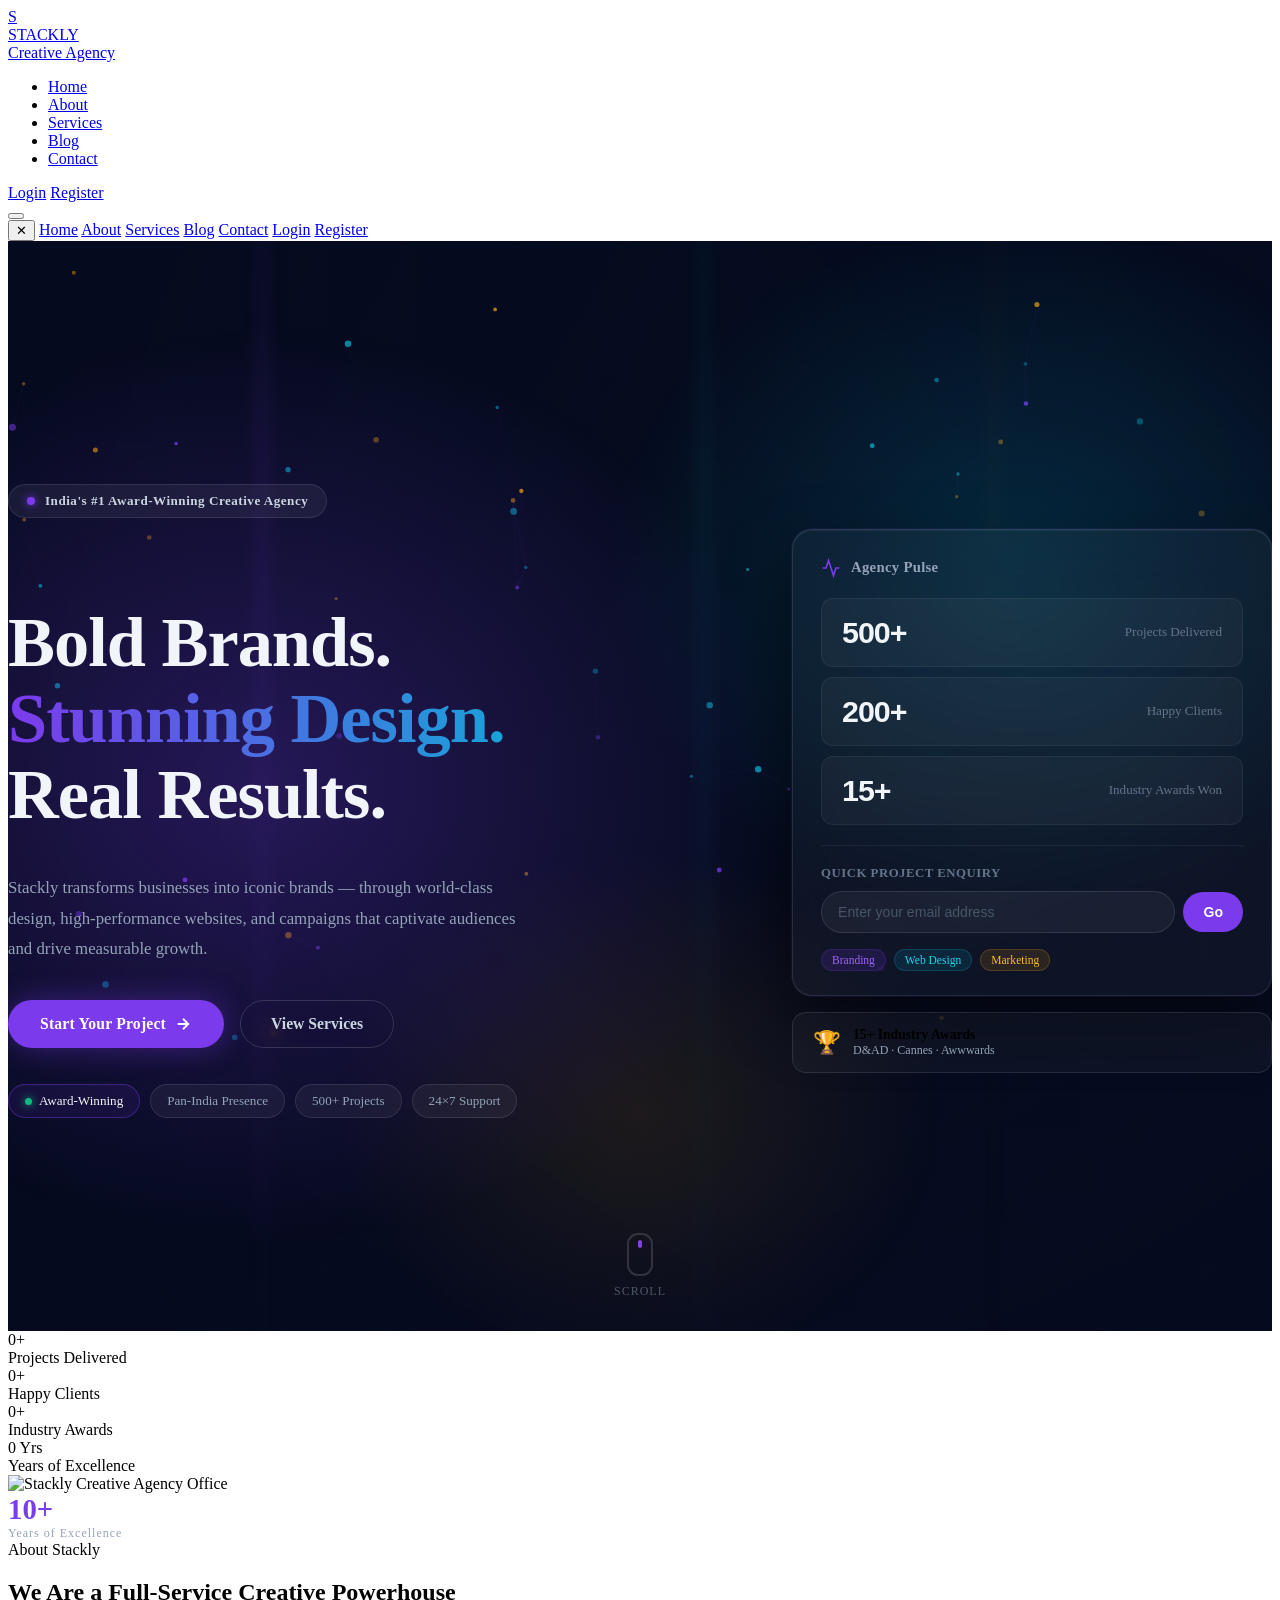
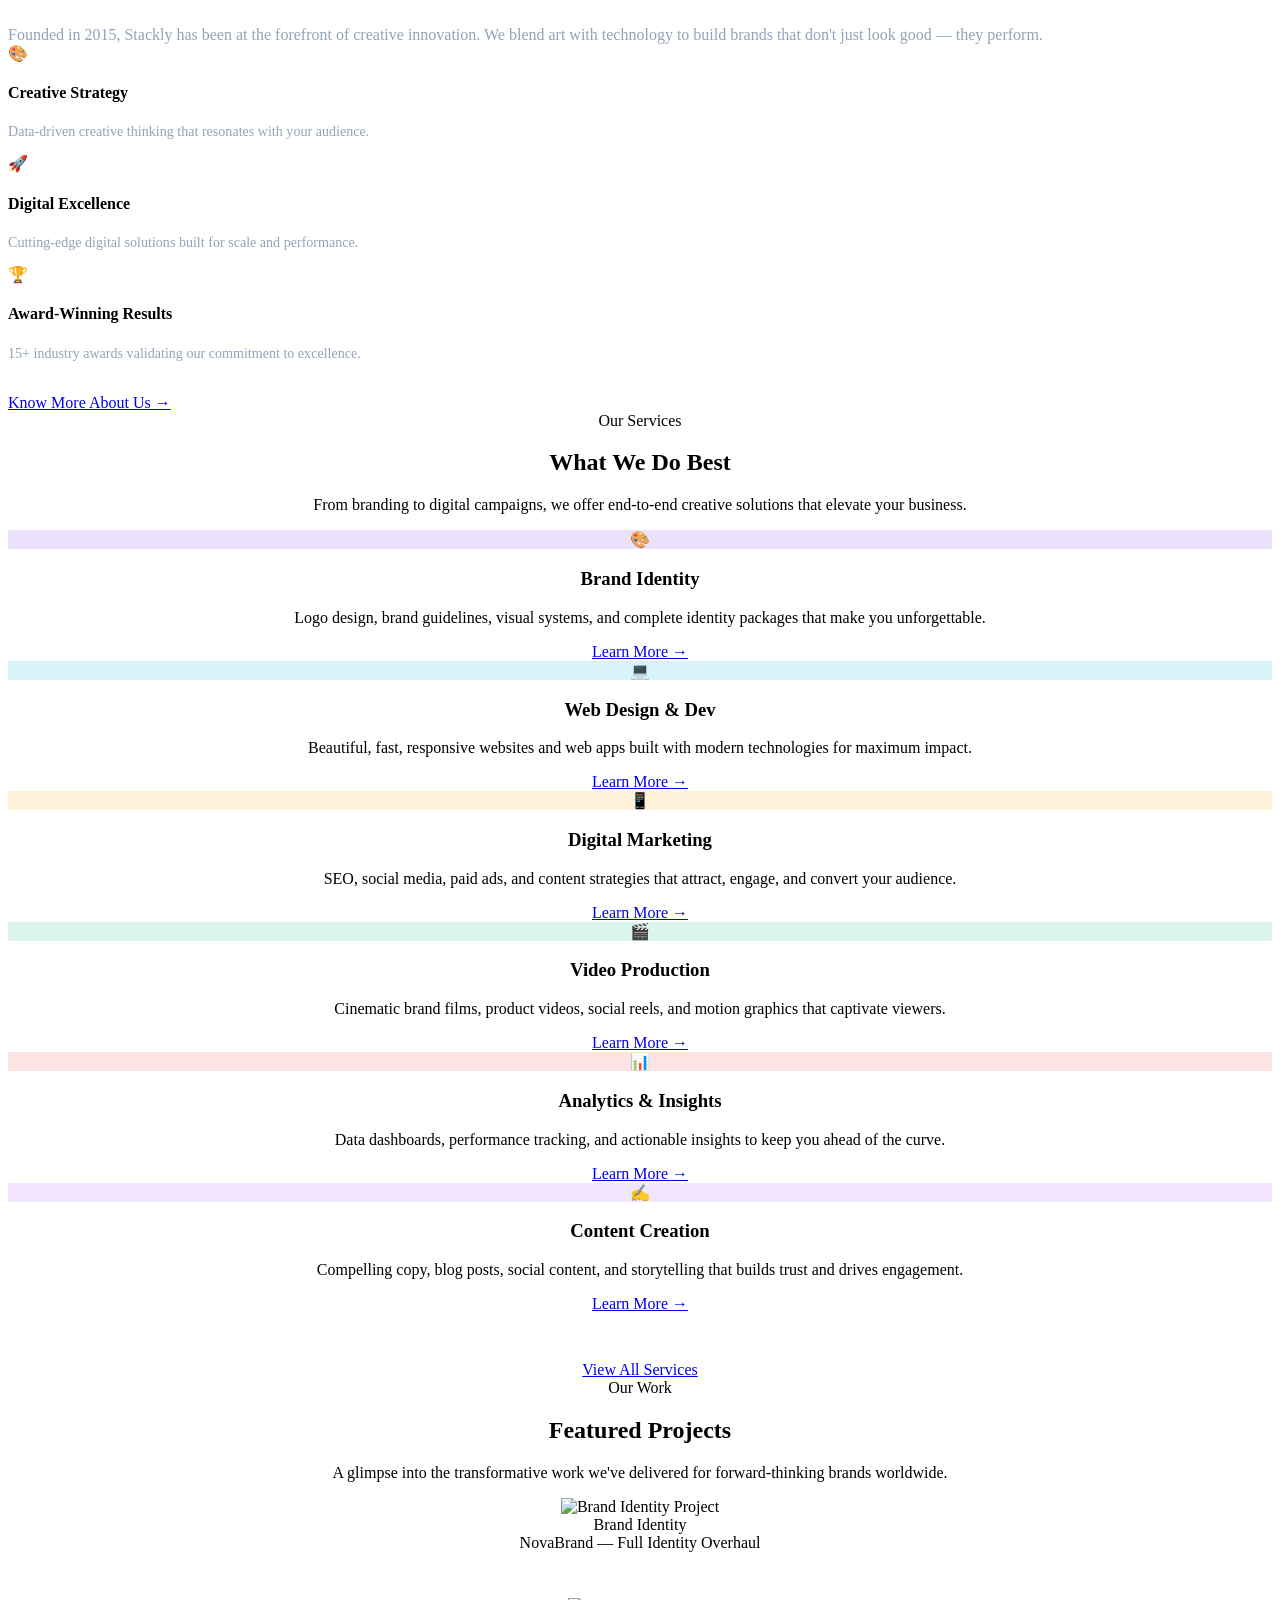
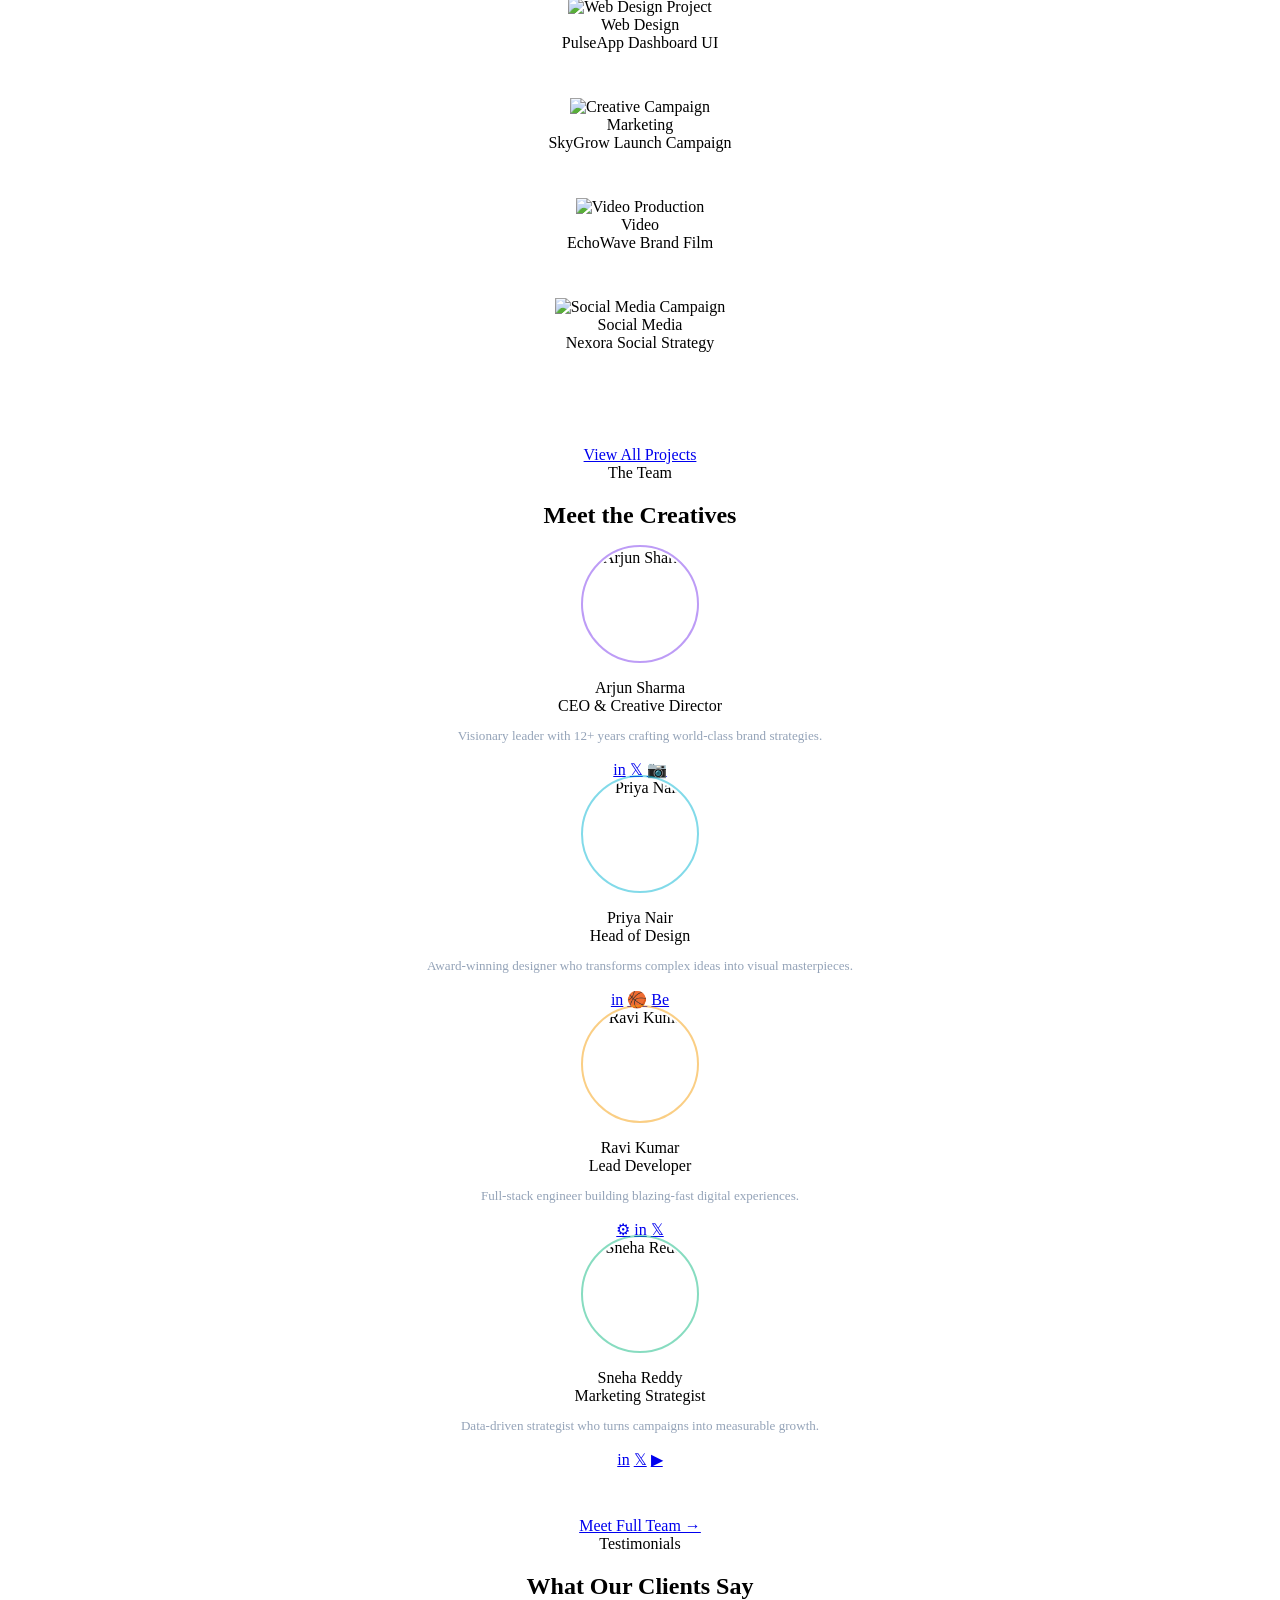
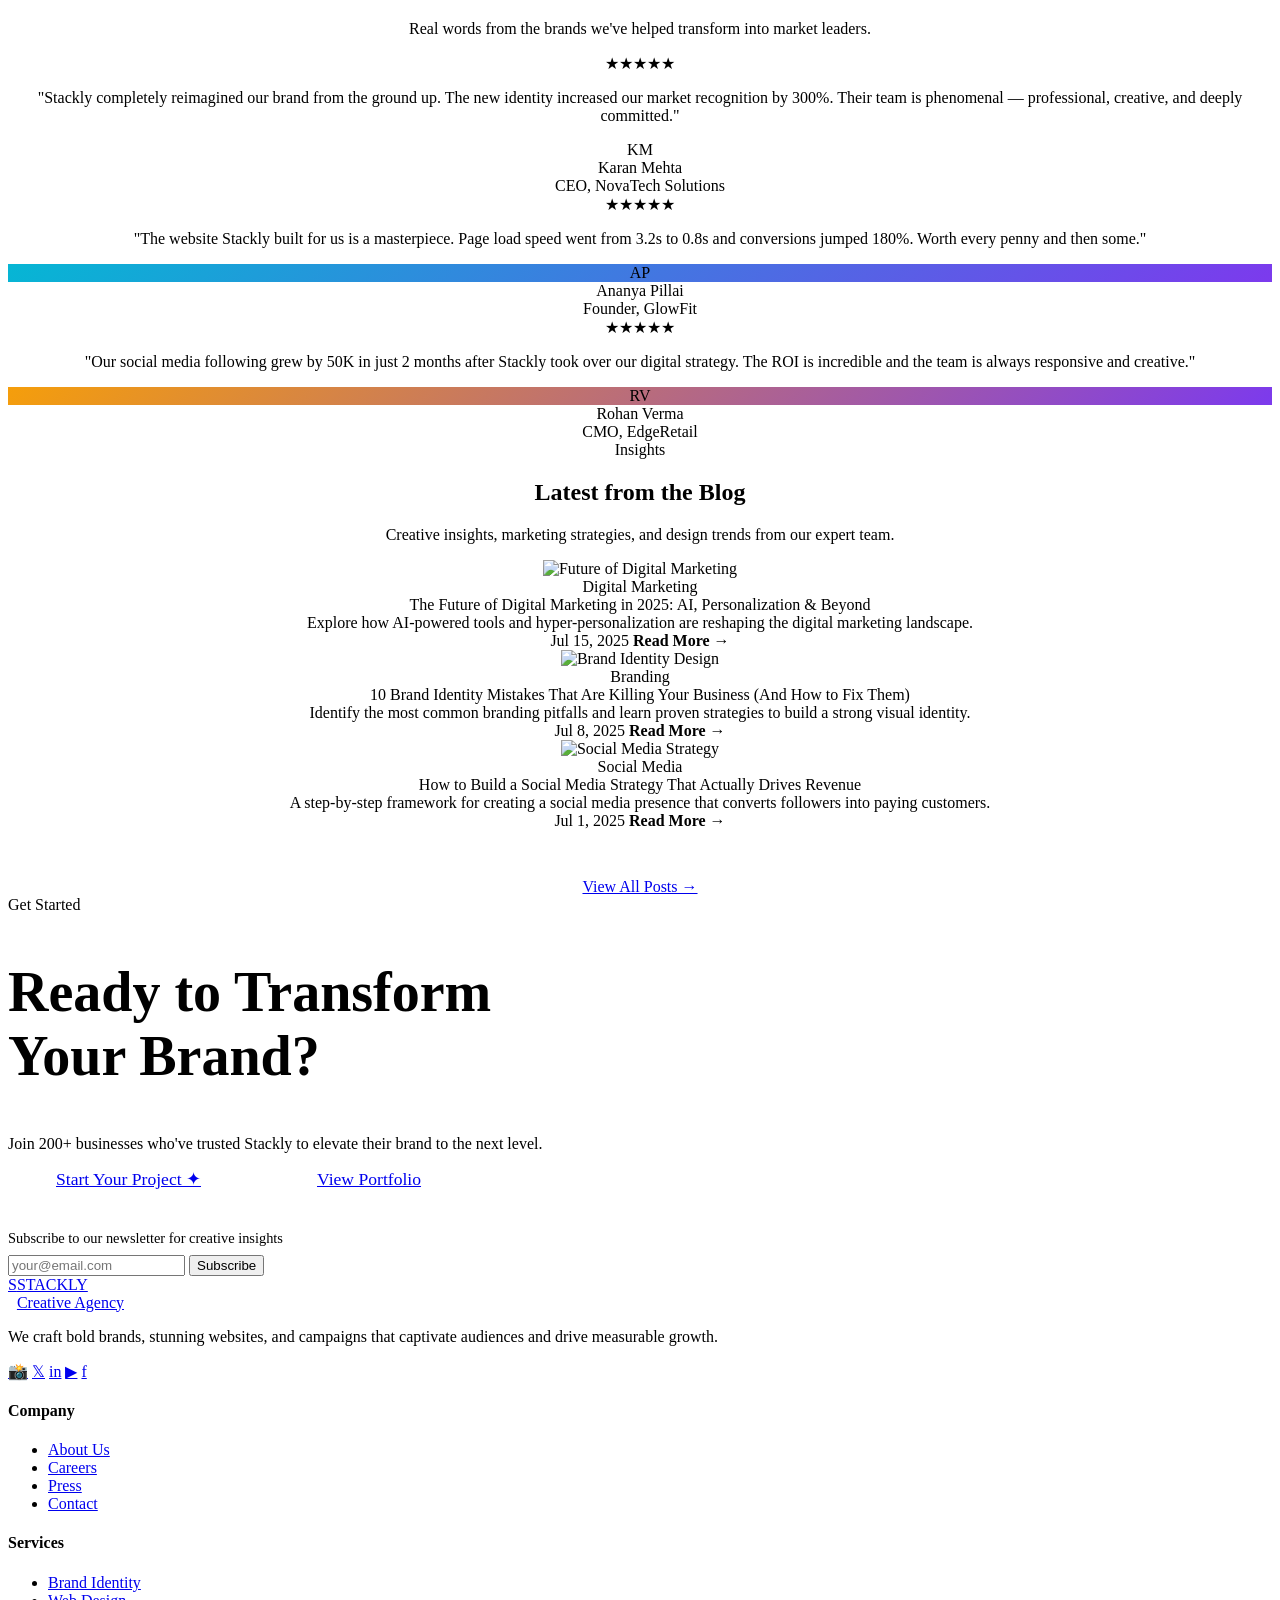
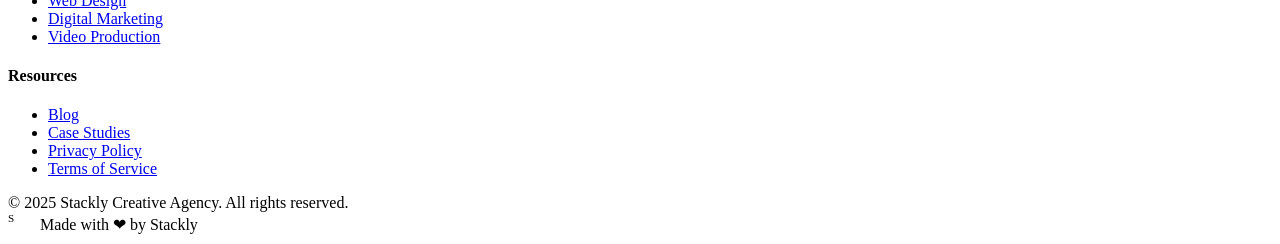
==== index.html @ 84d7b368 "Add files via upload" ====
<!DOCTYPE html>
<html lang="en">
<head>
  <meta charset="UTF-8"/>
  <meta name="viewport" content="width=device-width, initial-scale=1.0"/>
  <title>Stackly Creative Agency | Transform Your Brand</title>
  <meta name="description" content="Stackly is a premier creative agency delivering branding, web design, digital marketing, and video production services that transform businesses."/>
  <link rel="stylesheet" href="css/style.css"/>
  <link rel="icon" href="data:image/svg+xml,<svg xmlns='http://www.w3.org/2000/svg' viewBox='0 0 100 100'><rect width='100' height='100' rx='20' fill='%237c3aed'/><text y='.9em' font-size='70' x='15'>S</text></svg>"/>
</head>
<body>

<!-- NAVBAR -->
<nav class="navbar" id="navbar">
  <div class="container">
    <a href="index.html" class="navbar-logo">
      <div class="logo-icon">S</div>
      <div>
        <div class="logo-text">STACKLY</div>
        <div class="logo-sub">Creative Agency</div>
      </div>
    </a>
    <ul class="nav-links">
      <li><a href="index.html" class="active">Home</a></li>
      <li><a href="about.html">About</a></li>
      <li><a href="services.html">Services</a></li>
      <li><a href="blog.html">Blog</a></li>
      <li><a href="contact.html">Contact</a></li>
    </ul>
    <div class="nav-cta">
      <a href="login.html" class="btn btn-outline btn-sm">Login</a>
      <a href="register.html" class="btn btn-primary btn-sm">Register</a>
    </div>
    <button class="hamburger" aria-label="Menu">
      <span></span><span></span><span></span>
    </button>
  </div>
</nav>

<!-- MOBILE MENU -->
<div class="mobile-menu">
  <button class="mobile-close">✕</button>
  <a href="index.html">Home</a>
  <a href="about.html">About</a>
  <a href="services.html">Services</a>
  <a href="blog.html">Blog</a>
  <a href="contact.html">Contact</a>
  <a href="login.html" class="btn btn-outline" style="margin-top:16px">Login</a>
  <a href="register.html" class="btn btn-primary" style="margin-top:12px">Register</a>
</div>

<!-- ══ SECTION 1: HERO (Telecom Split Layout) ══ -->
<section class="hero-v2" id="hero">
  <!-- Canvas background animation -->
  <canvas id="heroCanvas"></canvas>

  <!-- BG Image with Ken Burns animation -->
  <div class="hero-bg-img" id="heroBgImg"></div>

  <!-- Aurora overlay -->
  <div class="hero-aurora"></div>
  <!-- Grid overlay -->
  <div class="hero-grid-overlay"></div>

  <!-- Light beams animation -->
  <div class="hero-beams">
    <div class="beam beam-1"></div>
    <div class="beam beam-2"></div>
    <div class="beam beam-3"></div>
  </div>

  <div class="container" style="position:relative;z-index:10;width:100%">
    <div class="hero-v2-layout">

      <!-- ── LEFT COLUMN ── -->
      <div class="hero-left">
        <!-- Kicker badge -->
        <div class="hero-kicker animate-on-scroll">
          <span class="kicker-dot"></span>
          India's #1 Award-Winning Creative Agency
        </div>

        <!-- Headline -->
        <h1 class="hero-v2-title animate-on-scroll delay-1">
          Bold Brands.<br/>
          <span class="hero-gradient-word">Stunning Design.</span><br/>
          Real Results.
        </h1>

        <!-- Subtitle -->
        <p class="hero-v2-sub animate-on-scroll delay-2">
          Stackly transforms businesses into iconic brands — through world-class design, high-performance websites, and campaigns that captivate audiences and drive measurable growth.
        </p>

        <!-- CTA Buttons -->
        <div class="hero-v2-cta animate-on-scroll delay-3">
          <a href="contact.html" class="btn-hero-primary">
            Start Your Project
            <svg width="18" height="18" viewBox="0 0 24 24" fill="none" stroke="currentColor" stroke-width="2.5"><path d="M5 12h14M12 5l7 7-7 7"/></svg>
          </a>
          <a href="services.html" class="btn-hero-secondary">
            View Services
          </a>
        </div>

        <!-- Feature pills -->
        <div class="hero-pills animate-on-scroll delay-4">
          <div class="hero-pill pill-live">
            <span class="pill-dot"></span>
            Award-Winning
          </div>
          <div class="hero-pill">Pan-India Presence</div>
          <div class="hero-pill">500+ Projects</div>
          <div class="hero-pill">24×7 Support</div>
        </div>
      </div>

      <!-- ── RIGHT COLUMN: STATS CARD ── -->
      <div class="hero-right animate-on-scroll delay-2">
        <div class="hero-stats-card">
          <!-- Card header -->
          <div class="stats-card-header">
            <svg width="20" height="20" viewBox="0 0 24 24" fill="none" stroke="#7c3aed" stroke-width="2"><polyline points="22 12 18 12 15 21 9 3 6 12 2 12"/></svg>
            <span>Agency Pulse</span>
          </div>

          <!-- Stat rows -->
          <div class="stat-row">
            <div class="stat-row-num" data-count-v2="500" data-suffix-v2="+">0+</div>
            <div class="stat-row-label">Projects Delivered</div>
          </div>
          <div class="stat-row">
            <div class="stat-row-num" data-count-v2="200" data-suffix-v2="+">0+</div>
            <div class="stat-row-label">Happy Clients</div>
          </div>
          <div class="stat-row">
            <div class="stat-row-num" data-count-v2="15" data-suffix-v2="+">0+</div>
            <div class="stat-row-label">Industry Awards Won</div>
          </div>

          <!-- Divider -->
          <div style="height:1px;background:rgba(255,255,255,0.06);margin:20px 0"></div>

          <!-- Quick contact -->
          <div class="quick-contact-label">Quick Project Enquiry</div>
          <form class="quick-contact-form" onsubmit="handleHeroForm(event)">
            <input
              type="email"
              id="hero-email"
              class="quick-contact-input"
              placeholder="Enter your email address"
              autocomplete="off"
            />
            <button type="submit" class="quick-contact-btn">Go</button>
          </form>
          <div id="hero-form-msg" style="display:none;margin-top:10px;font-size:0.8rem;color:#10b981;padding:8px 12px;background:rgba(16,185,129,0.1);border-radius:8px;border:1px solid rgba(16,185,129,0.2)">
            ✓ Thanks! We'll reach out within 4 hours.
          </div>

          <!-- Card tags -->
          <div style="display:flex;gap:8px;margin-top:16px;flex-wrap:wrap">
            <span style="font-size:0.72rem;padding:4px 10px;border-radius:50px;background:rgba(124,58,237,0.15);color:#9d65f5;border:1px solid rgba(124,58,237,0.2)">Branding</span>
            <span style="font-size:0.72rem;padding:4px 10px;border-radius:50px;background:rgba(6,182,212,0.12);color:#22d3ee;border:1px solid rgba(6,182,212,0.2)">Web Design</span>
            <span style="font-size:0.72rem;padding:4px 10px;border-radius:50px;background:rgba(245,158,11,0.12);color:#fbbf24;border:1px solid rgba(245,158,11,0.2)">Marketing</span>
          </div>
        </div>

        <!-- Floating badge below card -->
        <div class="hero-floating-badge animate-on-scroll delay-5">
          <div style="font-size:1.4rem">🏆</div>
          <div>
            <div style="font-weight:700;font-size:0.85rem">15+ Industry Awards</div>
            <div style="color:#94a3b8;font-size:0.75rem">D&AD · Cannes · Awwwards</div>
          </div>
        </div>
      </div>
    </div>
  </div>

  <!-- Scroll indicator -->
  <div class="hero-v2-scroll">
    <div class="scroll-mouse">
      <div class="scroll-wheel"></div>
    </div>
    <span>Scroll</span>
  </div>
</section>

<!-- ══ SECTION 2: STATS ══ -->
<section class="stats-section" id="stats">
  <div class="container">
    <div class="stats-grid">
      <div class="stat-item animate-on-scroll">
        <div class="num"><span data-count="500" data-suffix="+">0+</span></div>
        <div class="label">Projects Delivered</div>
      </div>
      <div class="stat-item animate-on-scroll delay-1">
        <div class="num"><span data-count="200" data-suffix="+">0+</span></div>
        <div class="label">Happy Clients</div>
      </div>
      <div class="stat-item animate-on-scroll delay-2">
        <div class="num"><span data-count="15" data-suffix="+">0+</span></div>
        <div class="label">Industry Awards</div>
      </div>
      <div class="stat-item animate-on-scroll delay-3">
        <div class="num"><span data-count="10" data-suffix=" Yrs">0 Yrs</span></div>
        <div class="label">Years of Excellence</div>
      </div>
    </div>
  </div>
</section>

<!-- ══ SECTION 3: ABOUT SNAPSHOT ══ -->
<section id="about-snap">
  <div class="container">
    <div class="about-grid">
      <div class="about-img-wrap animate-on-scroll">
        <img src="images/about.png" alt="Stackly Creative Agency Office" loading="lazy"/>
        <div class="about-badge">
          <div style="font-size:1.8rem;font-weight:900;background:linear-gradient(135deg,#7c3aed,#06b6d4);-webkit-background-clip:text;-webkit-text-fill-color:transparent;">10+</div>
          <div style="font-size:0.75rem;color:#94a3b8;letter-spacing:1px;">Years of Excellence</div>
        </div>
      </div>
      <div class="animate-on-scroll delay-2">
        <span class="section-badge">About Stackly</span>
        <h2 class="section-title">We Are a Full-Service <span class="gradient-text">Creative Powerhouse</span></h2>
        <p style="color:#94a3b8;margin-bottom:0">Founded in 2015, Stackly has been at the forefront of creative innovation. We blend art with technology to build brands that don't just look good — they perform.</p>
        <div class="features-list">
          <div class="feature-item">
            <div class="feature-icon">🎨</div>
            <div>
              <h4>Creative Strategy</h4>
              <p style="color:#94a3b8;font-size:0.88rem;margin-top:4px">Data-driven creative thinking that resonates with your audience.</p>
            </div>
          </div>
          <div class="feature-item">
            <div class="feature-icon">🚀</div>
            <div>
              <h4>Digital Excellence</h4>
              <p style="color:#94a3b8;font-size:0.88rem;margin-top:4px">Cutting-edge digital solutions built for scale and performance.</p>
            </div>
          </div>
          <div class="feature-item">
            <div class="feature-icon">🏆</div>
            <div>
              <h4>Award-Winning Results</h4>
              <p style="color:#94a3b8;font-size:0.88rem;margin-top:4px">15+ industry awards validating our commitment to excellence.</p>
            </div>
          </div>
        </div>
        <div style="margin-top:32px">
          <a href="about.html" class="btn btn-primary">Know More About Us →</a>
        </div>
      </div>
    </div>
  </div>
</section>

<!-- ══ SECTION 4: SERVICES PREVIEW ══ -->
<section style="background:var(--bg-secondary)" id="services-preview">
  <div class="container" style="text-align:center">
    <span class="section-badge animate-on-scroll">Our Services</span>
    <h2 class="section-title animate-on-scroll">What We <span class="gradient-text">Do Best</span></h2>
    <p class="section-desc animate-on-scroll">From branding to digital campaigns, we offer end-to-end creative solutions that elevate your business.</p>
    <div class="services-grid">
      <div class="service-card animate-on-scroll">
        <div class="service-icon" style="background:rgba(124,58,237,0.15)">🎨</div>
        <h3>Brand Identity</h3>
        <p>Logo design, brand guidelines, visual systems, and complete identity packages that make you unforgettable.</p>
        <a href="error.html" class="btn btn-outline btn-sm" style="margin-top:20px">Learn More →</a>
      </div>
      <div class="service-card animate-on-scroll delay-1">
        <div class="service-icon" style="background:rgba(6,182,212,0.15)">💻</div>
        <h3>Web Design & Dev</h3>
        <p>Beautiful, fast, responsive websites and web apps built with modern technologies for maximum impact.</p>
        <a href="error.html" class="btn btn-outline btn-sm" style="margin-top:20px">Learn More →</a>
      </div>
      <div class="service-card animate-on-scroll delay-2">
        <div class="service-icon" style="background:rgba(245,158,11,0.15)">📱</div>
        <h3>Digital Marketing</h3>
        <p>SEO, social media, paid ads, and content strategies that attract, engage, and convert your audience.</p>
        <a href="error.html" class="btn btn-outline btn-sm" style="margin-top:20px">Learn More →</a>
      </div>
      <div class="service-card animate-on-scroll">
        <div class="service-icon" style="background:rgba(16,185,129,0.15)">🎬</div>
        <h3>Video Production</h3>
        <p>Cinematic brand films, product videos, social reels, and motion graphics that captivate viewers.</p>
        <a href="error.html" class="btn btn-outline btn-sm" style="margin-top:20px">Learn More →</a>
      </div>
      <div class="service-card animate-on-scroll delay-1">
        <div class="service-icon" style="background:rgba(239,68,68,0.15)">📊</div>
        <h3>Analytics & Insights</h3>
        <p>Data dashboards, performance tracking, and actionable insights to keep you ahead of the curve.</p>
        <a href="error.html" class="btn btn-outline btn-sm" style="margin-top:20px">Learn More →</a>
      </div>
      <div class="service-card animate-on-scroll delay-2">
        <div class="service-icon" style="background:rgba(168,85,247,0.15)">✍️</div>
        <h3>Content Creation</h3>
        <p>Compelling copy, blog posts, social content, and storytelling that builds trust and drives engagement.</p>
        <a href="error.html" class="btn btn-outline btn-sm" style="margin-top:20px">Learn More →</a>
      </div>
    </div>
    <div style="margin-top:48px">
      <a href="services.html" class="btn btn-primary">View All Services</a>
    </div>
  </div>
</section>

<!-- ══ SECTION 5: PORTFOLIO / WORK ══ -->
<section id="portfolio">
  <div class="container" style="text-align:center">
    <span class="section-badge animate-on-scroll">Our Work</span>
    <h2 class="section-title animate-on-scroll">Featured <span class="gradient-text">Projects</span></h2>
    <p class="section-desc animate-on-scroll">A glimpse into the transformative work we've delivered for forward-thinking brands worldwide.</p>
    <div class="portfolio-grid">
      <div class="portfolio-item animate-on-scroll" style="grid-column:span 2">
        <img src="images/portfolio1.png" alt="Brand Identity Project"/>
        <div class="portfolio-overlay">
          <div class="portfolio-tag">Brand Identity</div>
          <div class="portfolio-title">NovaBrand — Full Identity Overhaul</div>
          <a href="error.html" class="btn btn-sm" style="background:rgba(255,255,255,0.15);color:#fff;margin-top:10px;border:1px solid rgba(255,255,255,0.3);border-radius:50px;padding:8px 20px;text-decoration:none;display:inline-block">View Project →</a>
        </div>
      </div>
      <div class="portfolio-item animate-on-scroll delay-1">
        <img src="images/portfolio2.png" alt="Web Design Project"/>
        <div class="portfolio-overlay">
          <div class="portfolio-tag">Web Design</div>
          <div class="portfolio-title">PulseApp Dashboard UI</div>
          <a href="error.html" class="btn btn-sm" style="background:rgba(255,255,255,0.15);color:#fff;margin-top:10px;border:1px solid rgba(255,255,255,0.3);border-radius:50px;padding:8px 20px;text-decoration:none;display:inline-block">View Project →</a>
        </div>
      </div>
      <div class="portfolio-item animate-on-scroll delay-2" style="grid-column:span 1">
        <img src="images/about.png" alt="Creative Campaign"/>
        <div class="portfolio-overlay">
          <div class="portfolio-tag">Marketing</div>
          <div class="portfolio-title">SkyGrow Launch Campaign</div>
          <a href="error.html" class="btn btn-sm" style="background:rgba(255,255,255,0.15);color:#fff;margin-top:10px;border:1px solid rgba(255,255,255,0.3);border-radius:50px;padding:8px 20px;text-decoration:none;display:inline-block">View Project →</a>
        </div>
      </div>
      <div class="portfolio-item animate-on-scroll delay-1">
        <img src="images/hero_bg.png" alt="Video Production"/>
        <div class="portfolio-overlay">
          <div class="portfolio-tag">Video</div>
          <div class="portfolio-title">EchoWave Brand Film</div>
          <a href="error.html" class="btn btn-sm" style="background:rgba(255,255,255,0.15);color:#fff;margin-top:10px;border:1px solid rgba(255,255,255,0.3);border-radius:50px;padding:8px 20px;text-decoration:none;display:inline-block">View Project →</a>
        </div>
      </div>
      <div class="portfolio-item animate-on-scroll delay-2">
        <img src="images/team.png" alt="Social Media Campaign"/>
        <div class="portfolio-overlay">
          <div class="portfolio-tag">Social Media</div>
          <div class="portfolio-title">Nexora Social Strategy</div>
          <a href="error.html" class="btn btn-sm" style="background:rgba(255,255,255,0.15);color:#fff;margin-top:10px;border:1px solid rgba(255,255,255,0.3);border-radius:50px;padding:8px 20px;text-decoration:none;display:inline-block">View Project →</a>
        </div>
      </div>
    </div>
    <div style="margin-top:48px">
      <a href="error.html" class="btn btn-outline">View All Projects</a>
    </div>
  </div>
</section>

<!-- ══ SECTION 6: TEAM ══ -->
<section style="background:var(--bg-secondary)" id="team">
  <div class="container" style="text-align:center">
    <span class="section-badge animate-on-scroll">The Team</span>
    <h2 class="section-title animate-on-scroll">Meet the <span class="gradient-text">Creatives</span></h2>
    <div class="team-grid">
      <!-- Arjun Sharma -->
      <div class="team-card animate-on-scroll">
        <div class="team-avatar-wrap">
          <img src="images/team_arjun.png" alt="Arjun Sharma" class="team-avatar-img" style="--ring-color:#7c3aed"/>
          <div class="team-avatar-ring" style="border-color:#7c3aed"></div>
        </div>
        <div class="team-name">Arjun Sharma</div>
        <div class="team-role">CEO &amp; Creative Director</div>
        <p style="color:#94a3b8;font-size:0.82rem;margin-bottom:16px">Visionary leader with 12+ years crafting world-class brand strategies.</p>
        <div class="team-social">
          <a href="error.html" title="LinkedIn">in</a>
          <a href="error.html" title="Twitter">𝕏</a>
          <a href="error.html" title="Instagram">📷</a>
        </div>
      </div>

      <!-- Priya Nair -->
      <div class="team-card animate-on-scroll delay-1">
        <div class="team-avatar-wrap">
          <img src="images/team_priya.png" alt="Priya Nair" class="team-avatar-img" style="--ring-color:#06b6d4"/>
          <div class="team-avatar-ring" style="border-color:#06b6d4"></div>
        </div>
        <div class="team-name">Priya Nair</div>
        <div class="team-role">Head of Design</div>
        <p style="color:#94a3b8;font-size:0.82rem;margin-bottom:16px">Award-winning designer who transforms complex ideas into visual masterpieces.</p>
        <div class="team-social">
          <a href="error.html" title="LinkedIn">in</a>
          <a href="error.html" title="Dribbble">🏀</a>
          <a href="error.html" title="Behance">Be</a>
        </div>
      </div>

      <!-- Ravi Kumar -->
      <div class="team-card animate-on-scroll delay-2">
        <div class="team-avatar-wrap">
          <img src="images/team_ravi.png" alt="Ravi Kumar" class="team-avatar-img" style="--ring-color:#f59e0b"/>
          <div class="team-avatar-ring" style="border-color:#f59e0b"></div>
        </div>
        <div class="team-name">Ravi Kumar</div>
        <div class="team-role">Lead Developer</div>
        <p style="color:#94a3b8;font-size:0.82rem;margin-bottom:16px">Full-stack engineer building blazing-fast digital experiences.</p>
        <div class="team-social">
          <a href="error.html" title="GitHub">⚙</a>
          <a href="error.html" title="LinkedIn">in</a>
          <a href="error.html" title="Twitter">𝕏</a>
        </div>
      </div>

      <!-- Sneha Reddy -->
      <div class="team-card animate-on-scroll delay-3">
        <div class="team-avatar-wrap">
          <img src="images/team_sneha.png" alt="Sneha Reddy" class="team-avatar-img" style="--ring-color:#10b981"/>
          <div class="team-avatar-ring" style="border-color:#10b981"></div>
        </div>
        <div class="team-name">Sneha Reddy</div>
        <div class="team-role">Marketing Strategist</div>
        <p style="color:#94a3b8;font-size:0.82rem;margin-bottom:16px">Data-driven strategist who turns campaigns into measurable growth.</p>
        <div class="team-social">
          <a href="error.html" title="LinkedIn">in</a>
          <a href="error.html" title="Twitter">𝕏</a>
          <a href="error.html" title="YouTube">▶</a>
        </div>
      </div>
    </div>
    <div style="margin-top:48px">
      <a href="about.html" class="btn btn-outline">Meet Full Team →</a>
    </div>
  </div>
</section>

<!-- ══ SECTION 7: TESTIMONIALS ══ -->
<section class="testimonials-section" id="testimonials">
  <div class="container" style="text-align:center">
    <span class="section-badge animate-on-scroll">Testimonials</span>
    <h2 class="section-title animate-on-scroll">What Our <span class="gradient-text">Clients Say</span></h2>
    <p class="section-desc animate-on-scroll">Real words from the brands we've helped transform into market leaders.</p>
    <div class="testimonials-grid">
      <div class="testimonial-card animate-on-scroll">
        <div class="stars">★★★★★</div>
        <p class="testimonial-text">"Stackly completely reimagined our brand from the ground up. The new identity increased our market recognition by 300%. Their team is phenomenal — professional, creative, and deeply committed."</p>
        <div class="testimonial-author">
          <div class="author-avatar">KM</div>
          <div>
            <div class="author-name">Karan Mehta</div>
            <div class="author-company">CEO, NovaTech Solutions</div>
          </div>
        </div>
      </div>
      <div class="testimonial-card animate-on-scroll delay-1">
        <div class="stars">★★★★★</div>
        <p class="testimonial-text">"The website Stackly built for us is a masterpiece. Page load speed went from 3.2s to 0.8s and conversions jumped 180%. Worth every penny and then some."</p>
        <div class="testimonial-author">
          <div class="author-avatar" style="background:linear-gradient(135deg,#06b6d4,#7c3aed)">AP</div>
          <div>
            <div class="author-name">Ananya Pillai</div>
            <div class="author-company">Founder, GlowFit</div>
          </div>
        </div>
      </div>
      <div class="testimonial-card animate-on-scroll delay-2">
        <div class="stars">★★★★★</div>
        <p class="testimonial-text">"Our social media following grew by 50K in just 2 months after Stackly took over our digital strategy. The ROI is incredible and the team is always responsive and creative."</p>
        <div class="testimonial-author">
          <div class="author-avatar" style="background:linear-gradient(135deg,#f59e0b,#7c3aed)">RV</div>
          <div>
            <div class="author-name">Rohan Verma</div>
            <div class="author-company">CMO, EdgeRetail</div>
          </div>
        </div>
      </div>
    </div>
  </div>
</section>

<!-- ══ SECTION 8: BLOG PREVIEW ══ -->
<section id="blog-preview">
  <div class="container" style="text-align:center">
    <span class="section-badge animate-on-scroll">Insights</span>
    <h2 class="section-title animate-on-scroll">Latest from the <span class="gradient-text">Blog</span></h2>
    <p class="section-desc animate-on-scroll">Creative insights, marketing strategies, and design trends from our expert team.</p>
    <div class="blog-grid">
      <div class="blog-card animate-on-scroll">
        <div style="overflow:hidden">
          <img class="blog-img" src="images/blog1.png" alt="Future of Digital Marketing"/>
        </div>
        <div class="blog-body">
          <span class="blog-category">Digital Marketing</span>
          <div class="blog-title">The Future of Digital Marketing in 2025: AI, Personalization & Beyond</div>
          <div class="blog-desc">Explore how AI-powered tools and hyper-personalization are reshaping the digital marketing landscape.</div>
          <div class="blog-meta">
            <span>Jul 15, 2025</span>
            <a href="error.html" style="color:var(--purple-light);text-decoration:none;font-weight:600">Read More →</a>
          </div>
        </div>
      </div>
      <div class="blog-card animate-on-scroll delay-1">
        <div style="overflow:hidden">
          <img class="blog-img" src="images/blog2.png" alt="Brand Identity Design"/>
        </div>
        <div class="blog-body">
          <span class="blog-category">Branding</span>
          <div class="blog-title">10 Brand Identity Mistakes That Are Killing Your Business (And How to Fix Them)</div>
          <div class="blog-desc">Identify the most common branding pitfalls and learn proven strategies to build a strong visual identity.</div>
          <div class="blog-meta">
            <span>Jul 8, 2025</span>
            <a href="error.html" style="color:var(--purple-light);text-decoration:none;font-weight:600">Read More →</a>
          </div>
        </div>
      </div>
      <div class="blog-card animate-on-scroll delay-2">
        <div style="overflow:hidden">
          <img class="blog-img" src="images/blog3.png" alt="Social Media Strategy"/>
        </div>
        <div class="blog-body">
          <span class="blog-category">Social Media</span>
          <div class="blog-title">How to Build a Social Media Strategy That Actually Drives Revenue</div>
          <div class="blog-desc">A step-by-step framework for creating a social media presence that converts followers into paying customers.</div>
          <div class="blog-meta">
            <span>Jul 1, 2025</span>
            <a href="error.html" style="color:var(--purple-light);text-decoration:none;font-weight:600">Read More →</a>
          </div>
        </div>
      </div>
    </div>
    <div style="margin-top:48px">
      <a href="blog.html" class="btn btn-outline">View All Posts →</a>
    </div>
  </div>
</section>

<!-- ══ SECTION 9: CTA / NEWSLETTER ══ -->
<section class="cta-section" id="cta">
  <div class="container">
    <span class="section-badge animate-on-scroll">Get Started</span>
    <h2 class="section-title animate-on-scroll" style="font-size:clamp(2rem,5vw,3.5rem)">Ready to <span class="gradient-text">Transform</span><br/>Your Brand?</h2>
    <p class="section-desc animate-on-scroll">Join 200+ businesses who've trusted Stackly to elevate their brand to the next level.</p>
    <div class="animate-on-scroll">
      <a href="contact.html" class="btn btn-primary" style="font-size:1.1rem;padding:16px 48px">Start Your Project ✦</a>
      <a href="error.html" class="btn btn-outline" style="margin-left:16px;font-size:1.1rem;padding:16px 48px">View Portfolio</a>
    </div>
    <p style="color:var(--text-muted);margin-top:40px;margin-bottom:8px;font-size:0.9rem">Subscribe to our newsletter for creative insights</p>
    <form class="newsletter-form animate-on-scroll" onsubmit="event.preventDefault();alert('Thank you for subscribing! 🎉')">
      <input class="newsletter-input" type="email" placeholder="your@email.com" required/>
      <button type="submit" class="btn btn-primary">Subscribe</button>
    </form>
  </div>
</section>

<!-- FOOTER -->
<footer>
  <div class="container">
    <div class="footer-grid">
      <div class="footer-brand">
        <a href="index.html" class="navbar-logo" style="display:inline-flex">
          <div class="logo-icon">S</div>
          <div>
            <div class="logo-text">STACKLY</div>
            <div class="logo-sub">Creative Agency</div>
          </div>
        </a>
        <p>We craft bold brands, stunning websites, and campaigns that captivate audiences and drive measurable growth.</p>
        <div class="footer-social">
          <a href="error.html" class="social-icon" title="Instagram">📸</a>
          <a href="error.html" class="social-icon" title="Twitter">𝕏</a>
          <a href="error.html" class="social-icon" title="LinkedIn">in</a>
          <a href="error.html" class="social-icon" title="YouTube">▶</a>
          <a href="error.html" class="social-icon" title="Facebook">f</a>
        </div>
      </div>
      <div class="footer-col">
        <h4>Company</h4>
        <ul>
          <li><a href="about.html">About Us</a></li>
          <li><a href="error.html">Careers</a></li>
          <li><a href="error.html">Press</a></li>
          <li><a href="contact.html">Contact</a></li>
        </ul>
      </div>
      <div class="footer-col">
        <h4>Services</h4>
        <ul>
          <li><a href="services.html">Brand Identity</a></li>
          <li><a href="services.html">Web Design</a></li>
          <li><a href="services.html">Digital Marketing</a></li>
          <li><a href="services.html">Video Production</a></li>
        </ul>
      </div>
      <div class="footer-col">
        <h4>Resources</h4>
        <ul>
          <li><a href="blog.html">Blog</a></li>
          <li><a href="error.html">Case Studies</a></li>
          <li><a href="error.html">Privacy Policy</a></li>
          <li><a href="error.html">Terms of Service</a></li>
        </ul>
      </div>
    </div>
    <div class="footer-bottom">
      <span>© 2025 Stackly Creative Agency. All rights reserved.</span>
      <span style="display:flex;align-items:center;gap:8px">
        <span class="logo-icon" style="width:24px;height:24px;font-size:0.7rem">S</span>
        Made with ❤ by Stackly
      </span>
    </div>
  </div>
</footer>

<script src="js/main.js"></script>

<!-- ── HERO V2 STYLES ── -->
<style>
/* ── HERO V2 LAYOUT ──────────────────────────────── */
.hero-v2 {
  position: relative;
  min-height: 100vh;
  background: #06101f;
  display: flex;
  align-items: center;
  padding: 110px 0 80px;
  overflow: hidden;
}

/* Canvas */
#heroCanvas {
  position: absolute;
  inset: 0;
  width: 100%; height: 100%;
  pointer-events: none;
  z-index: 1;
}

/* ── BG IMAGE with Ken Burns ── */
.hero-bg-img {
  position: absolute;
  inset: 0;
  background-image: url('images/hero_visual.png');
  background-size: cover;
  background-position: center;
  z-index: 0;
  animation: kenBurns 20s ease-in-out infinite alternate;
  transform-origin: center center;
  will-change: transform;
}
@keyframes kenBurns {
  0%   { transform: scale(1.0) translate(0%, 0%); }
  25%  { transform: scale(1.08) translate(-1.5%, 1%); }
  50%  { transform: scale(1.12) translate(1%, -1.5%); }
  75%  { transform: scale(1.06) translate(-0.8%, -0.8%); }
  100% { transform: scale(1.0) translate(0%, 0%); }
}

/* Vignette + dark tint over the image (keeps text legible) */
.hero-bg-img::after {
  content: '';
  position: absolute;
  inset: 0;
  background:
    linear-gradient(to right, rgba(6,10,31,0.78) 0%, rgba(6,10,31,0.45) 55%, rgba(6,10,31,0.65) 100%),
    linear-gradient(to bottom, rgba(6,10,31,0.4) 0%, rgba(6,10,31,0.2) 50%, rgba(6,10,31,0.6) 100%);
}

/* ── LIGHT BEAMS ── */
.hero-beams {
  position: absolute;
  inset: 0;
  pointer-events: none;
  z-index: 2;
  overflow: hidden;
}
.beam {
  position: absolute;
  top: -40%;
  width: 2px;
  height: 180%;
  background: linear-gradient(to bottom, transparent 0%, rgba(124,58,237,0.3) 40%, rgba(6,182,212,0.15) 60%, transparent 100%);
  border-radius: 100px;
  filter: blur(8px);
  animation: beamSweep linear infinite;
  transform-origin: top center;
}
.beam-1 {
  left: 20%;
  animation-duration: 8s;
  animation-delay: 0s;
  width: 3px;
  background: linear-gradient(to bottom, transparent, rgba(124,58,237,0.4), rgba(124,58,237,0.1), transparent);
}
.beam-2 {
  left: 55%;
  animation-duration: 11s;
  animation-delay: -3s;
  width: 2px;
  background: linear-gradient(to bottom, transparent, rgba(6,182,212,0.35), rgba(6,182,212,0.1), transparent);
}
.beam-3 {
  left: 78%;
  animation-duration: 9s;
  animation-delay: -6s;
  width: 1.5px;
  background: linear-gradient(to bottom, transparent, rgba(245,158,11,0.25), rgba(245,158,11,0.08), transparent);
}
@keyframes beamSweep {
  0%   { transform: rotate(-8deg) scaleY(0.8); opacity: 0; }
  15%  { opacity: 1; }
  50%  { transform: rotate(8deg) scaleY(1.1); opacity: 0.8; }
  85%  { opacity: 1; }
  100% { transform: rotate(-8deg) scaleY(0.8); opacity: 0; }
}

/* Aurora gradient blobs — sits OVER the image for color depth */
.hero-aurora {
  position: absolute;
  inset: 0;
  background:
    radial-gradient(ellipse 60% 60% at 20% 50%, rgba(124,58,237,0.28) 0%, transparent 70%),
    radial-gradient(ellipse 50% 50% at 80% 30%, rgba(6,182,212,0.18) 0%, transparent 65%),
    radial-gradient(ellipse 40% 40% at 50% 80%, rgba(245,158,11,0.1) 0%, transparent 60%);
  pointer-events: none;
  z-index: 3;
  animation: auroraShift 12s ease-in-out infinite alternate;
}
@keyframes auroraShift {
  0%   { opacity: 0.8; }
  50%  { opacity: 1; }
  100% { opacity: 0.7; }
}
}

/* Dot grid overlay */
.hero-grid-overlay {
  position: absolute;
  inset: 0;
  background-image: radial-gradient(circle, rgba(255,255,255,0.05) 1px, transparent 1px);
  background-size: 36px 36px;
  z-index: 4;
  pointer-events: none;
  mask-image: radial-gradient(ellipse 80% 80% at 50% 50%, #000 40%, transparent 100%);
  -webkit-mask-image: radial-gradient(ellipse 80% 80% at 50% 50%, #000 40%, transparent 100%);
}

/* Two-column layout */
.hero-v2-layout {
  display: grid;
  grid-template-columns: 1fr 480px;
  gap: 60px;
  align-items: center;
  width: 100%;
}

/* ── LEFT COLUMN ── */
.hero-left {
  display: flex;
  flex-direction: column;
  gap: 0;
}

/* Kicker badge */
.hero-kicker {
  display: inline-flex;
  align-items: center;
  gap: 10px;
  padding: 8px 18px;
  border-radius: 50px;
  background: rgba(255,255,255,0.06);
  border: 1px solid rgba(255,255,255,0.1);
  color: #cbd5e1;
  font-size: 0.82rem;
  font-weight: 600;
  letter-spacing: 0.5px;
  margin-bottom: 28px;
  width: fit-content;
  backdrop-filter: blur(10px);
}
.kicker-dot {
  width: 8px; height: 8px;
  border-radius: 50%;
  background: #7c3aed;
  box-shadow: 0 0 8px #7c3aed;
  animation: kicker-pulse 1.8s ease infinite;
  flex-shrink: 0;
}
@keyframes kicker-pulse {
  0%,100% { opacity: 1; box-shadow: 0 0 8px #7c3aed; }
  50% { opacity: 0.6; box-shadow: 0 0 16px #7c3aed; }
}

/* Headline */
.hero-v2-title {
  font-size: clamp(2.8rem, 5.5vw, 5rem);
  font-weight: 900;
  line-height: 1.08;
  color: #f1f5f9;
  letter-spacing: -1px;
  margin-bottom: 24px;
}
.hero-gradient-word {
  background: linear-gradient(90deg, #7c3aed 0%, #06b6d4 60%, #f59e0b 100%);
  -webkit-background-clip: text;
  -webkit-text-fill-color: transparent;
  background-clip: text;
  background-size: 200% auto;
  animation: gradient-shift 4s linear infinite;
}
@keyframes gradient-shift {
  0% { background-position: 0% center; }
  100% { background-position: 200% center; }
}

/* Subtitle */
.hero-v2-sub {
  font-size: 1.05rem;
  color: #94a3b8;
  line-height: 1.8;
  max-width: 520px;
  margin-bottom: 36px;
}

/* CTA buttons */
.hero-v2-cta {
  display: flex;
  align-items: center;
  gap: 16px;
  flex-wrap: wrap;
  margin-bottom: 36px;
}
.btn-hero-primary {
  display: inline-flex;
  align-items: center;
  gap: 8px;
  padding: 15px 32px;
  border-radius: 50px;
  background: #7c3aed;
  color: #fff;
  font-weight: 700;
  font-size: 0.98rem;
  text-decoration: none;
  transition: all 0.3s ease;
  box-shadow: 0 0 30px rgba(124,58,237,0.4);
  letter-spacing: 0.2px;
}
.btn-hero-primary:hover {
  background: #6d28d9;
  transform: translateY(-2px);
  box-shadow: 0 0 50px rgba(124,58,237,0.6);
}
.btn-hero-secondary {
  display: inline-flex;
  align-items: center;
  gap: 8px;
  padding: 14px 30px;
  border-radius: 50px;
  background: transparent;
  color: #cbd5e1;
  font-weight: 600;
  font-size: 0.98rem;
  text-decoration: none;
  border: 1.5px solid rgba(255,255,255,0.15);
  transition: all 0.3s ease;
  backdrop-filter: blur(10px);
}
.btn-hero-secondary:hover {
  border-color: rgba(124,58,237,0.5);
  color: #f1f5f9;
  background: rgba(124,58,237,0.1);
  transform: translateY(-2px);
}

/* Feature pills */
.hero-pills {
  display: flex;
  flex-wrap: wrap;
  gap: 10px;
}
.hero-pill {
  display: flex;
  align-items: center;
  gap: 7px;
  padding: 8px 16px;
  border-radius: 50px;
  background: rgba(255,255,255,0.05);
  border: 1px solid rgba(255,255,255,0.1);
  color: #94a3b8;
  font-size: 0.82rem;
  font-weight: 500;
  backdrop-filter: blur(8px);
  transition: all 0.3s ease;
}
.hero-pill:hover {
  border-color: rgba(124,58,237,0.3);
  color: #f1f5f9;
}
.pill-live { color: #f1f5f9; border-color: rgba(124,58,237,0.4); background: rgba(124,58,237,0.1); }
.pill-dot {
  width: 7px; height: 7px;
  border-radius: 50%;
  background: #10b981;
  box-shadow: 0 0 8px #10b981;
  animation: kicker-pulse 1.5s ease infinite;
}

/* ── RIGHT COLUMN ── */
.hero-right {
  display: flex;
  flex-direction: column;
  gap: 16px;
}

/* Stats card — glassmorphism */
.hero-stats-card {
  background: rgba(255,255,255,0.04);
  border: 1px solid rgba(255,255,255,0.1);
  border-radius: 20px;
  padding: 28px 28px 24px;
  backdrop-filter: blur(24px);
  -webkit-backdrop-filter: blur(24px);
  box-shadow:
    0 0 0 1px rgba(124,58,237,0.1),
    0 24px 60px rgba(0,0,0,0.5),
    inset 0 1px 0 rgba(255,255,255,0.06);
  transition: transform 0.4s ease, box-shadow 0.4s ease;
}
.hero-stats-card:hover {
  transform: translateY(-4px);
  box-shadow:
    0 0 0 1px rgba(124,58,237,0.2),
    0 32px 80px rgba(0,0,0,0.6),
    inset 0 1px 0 rgba(255,255,255,0.08);
}

/* Card header */
.stats-card-header {
  display: flex;
  align-items: center;
  gap: 10px;
  font-size: 0.92rem;
  font-weight: 600;
  color: #94a3b8;
  margin-bottom: 20px;
  letter-spacing: 0.3px;
}

/* Stat rows inside card */
.stat-row {
  display: flex;
  justify-content: space-between;
  align-items: center;
  padding: 16px 20px;
  background: rgba(255,255,255,0.04);
  border: 1px solid rgba(255,255,255,0.06);
  border-radius: 12px;
  margin-bottom: 10px;
  transition: all 0.3s ease;
}
.stat-row:hover {
  background: rgba(124,58,237,0.08);
  border-color: rgba(124,58,237,0.2);
}
.stat-row-num {
  font-size: 1.9rem;
  font-weight: 900;
  color: #f1f5f9;
  font-family: 'Orbitron', sans-serif;
  letter-spacing: -1px;
}
.stat-row-label {
  font-size: 0.82rem;
  color: #64748b;
  font-weight: 500;
}

/* Quick contact form inside card */
.quick-contact-label {
  font-size: 0.8rem;
  font-weight: 600;
  color: #64748b;
  letter-spacing: 0.5px;
  text-transform: uppercase;
  margin-bottom: 10px;
}
.quick-contact-form {
  display: flex;
  gap: 8px;
  align-items: center;
}
.quick-contact-input {
  flex: 1;
  padding: 12px 16px;
  background: rgba(255,255,255,0.05);
  border: 1px solid rgba(255,255,255,0.1);
  border-radius: 50px;
  color: #f1f5f9;
  font-size: 0.88rem;
  outline: none;
  transition: all 0.3s ease;
  font-family: 'Inter', sans-serif;
}
.quick-contact-input::placeholder { color: #475569; }
.quick-contact-input:focus {
  border-color: rgba(124,58,237,0.5);
  background: rgba(124,58,237,0.06);
  box-shadow: 0 0 0 3px rgba(124,58,237,0.12);
}
.quick-contact-btn {
  padding: 12px 20px;
  border-radius: 50px;
  background: #7c3aed;
  color: #fff;
  font-weight: 700;
  font-size: 0.88rem;
  border: none;
  cursor: pointer;
  transition: all 0.3s ease;
  white-space: nowrap;
  min-width: 52px;
}
.quick-contact-btn:hover {
  background: #6d28d9;
  transform: scale(1.04);
  box-shadow: 0 0 20px rgba(124,58,237,0.5);
}

/* Floating badge */
.hero-floating-badge {
  display: flex;
  align-items: center;
  gap: 12px;
  padding: 14px 20px;
  background: rgba(255,255,255,0.04);
  border: 1px solid rgba(255,255,255,0.1);
  border-radius: 14px;
  backdrop-filter: blur(16px);
  -webkit-backdrop-filter: blur(16px);
  animation: float-badge 4s ease-in-out infinite;
}
@keyframes float-badge {
  0%,100% { transform: translateY(0); }
  50% { transform: translateY(-6px); }
}

/* Scroll indicator */
.hero-v2-scroll {
  position: absolute;
  bottom: 32px;
  left: 50%;
  transform: translateX(-50%);
  display: flex;
  flex-direction: column;
  align-items: center;
  gap: 8px;
  color: #475569;
  font-size: 0.75rem;
  font-weight: 500;
  letter-spacing: 1px;
  text-transform: uppercase;
  z-index: 2;
  animation: fade-in 1s ease 1.5s both;
}
.scroll-mouse {
  width: 22px; height: 34px;
  border: 2px solid rgba(255,255,255,0.15);
  border-radius: 11px;
  display: flex;
  align-items: flex-start;
  justify-content: center;
  padding-top: 5px;
}
.scroll-wheel {
  width: 4px; height: 8px;
  background: #7c3aed;
  border-radius: 2px;
  animation: scroll-wheel-anim 1.8s ease infinite;
}
@keyframes scroll-wheel-anim {
  0% { transform: translateY(0); opacity: 1; }
  80% { transform: translateY(10px); opacity: 0; }
  100% { transform: translateY(0); opacity: 0; }
}

/* ── RESPONSIVE ── */
@media (max-width: 1100px) {
  .hero-v2-layout {
    grid-template-columns: 1fr 420px;
    gap: 40px;
  }
}
@media (max-width: 900px) {
  .hero-v2-layout {
    grid-template-columns: 1fr;
    gap: 48px;
  }
  .hero-right { order: -1; }
  .hero-stats-card { max-width: 480px; margin: 0 auto; }
  .hero-v2-title { font-size: clamp(2.2rem, 6vw, 3.2rem); }
  .hero-floating-badge { max-width: 480px; margin: 0 auto; }
}
@media (max-width: 480px) {
  .hero-v2 { padding: 90px 0 70px; }
  .hero-v2-title { font-size: 2.2rem; letter-spacing: -0.5px; }
  .hero-pills { gap: 8px; }
  .hero-pill { font-size: 0.76rem; padding: 6px 12px; }
  .stat-row-num { font-size: 1.5rem; }
  .hero-stats-card { padding: 20px 18px; }
}

/* ── TEAM PHOTO AVATARS ── */
.team-avatar-wrap {
  position: relative;
  width: 110px;
  height: 110px;
  margin: 0 auto 20px;
  flex-shrink: 0;
}
.team-avatar-img {
  width: 110px;
  height: 110px;
  border-radius: 50%;
  object-fit: cover;
  object-position: center top;
  display: block;
  transition: transform 0.4s cubic-bezier(0.34,1.56,0.64,1), box-shadow 0.4s ease;
  position: relative;
  z-index: 1;
}
.team-card:hover .team-avatar-img {
  transform: scale(1.07);
  box-shadow: 0 0 28px color-mix(in srgb, var(--ring-color, #7c3aed) 50%, transparent);
}
.team-avatar-ring {
  position: absolute;
  inset: -4px;
  border-radius: 50%;
  border: 2.5px solid;
  opacity: 0.5;
  z-index: 0;
  transition: opacity 0.3s ease, inset 0.3s ease;
  animation: ring-spin 8s linear infinite;
}
.team-card:hover .team-avatar-ring {
  opacity: 1;
  inset: -6px;
}
@keyframes ring-spin {
  0%   { transform: rotate(0deg); }
  100% { transform: rotate(360deg); }
}
</style>

<!-- ── HERO V2 SCRIPTS ── -->
<script>
/* Canvas floating particle lines */
(function() {
  const canvas = document.getElementById('heroCanvas');
  if (!canvas) return;
  const ctx = canvas.getContext('2d');
  let W, H, dots = [];
  const NUM = 60;
  const COLORS = ['#7c3aed','#06b6d4','#f59e0b'];

  function resize() {
    W = canvas.width = canvas.offsetWidth;
    H = canvas.height = canvas.offsetHeight;
  }
  resize();
  window.addEventListener('resize', resize, { passive: true });

  for (let i = 0; i < NUM; i++) {
    dots.push({
      x: Math.random() * 1200,
      y: Math.random() * 800,
      vx: (Math.random() - 0.5) * 0.4,
      vy: (Math.random() - 0.5) * 0.4,
      r: 1.5 + Math.random() * 2,
      c: COLORS[Math.floor(Math.random() * COLORS.length)],
      a: 0.3 + Math.random() * 0.5
    });
  }

  function draw() {
    ctx.clearRect(0, 0, W, H);
    // Draw connection lines
    for (let i = 0; i < dots.length; i++) {
      for (let j = i + 1; j < dots.length; j++) {
        const dx = dots[i].x - dots[j].x;
        const dy = dots[i].y - dots[j].y;
        const dist = Math.sqrt(dx*dx + dy*dy);
        if (dist < 130) {
          ctx.beginPath();
          ctx.strokeStyle = `rgba(124,58,237,${0.12 * (1 - dist/130)})`;
          ctx.lineWidth = 0.8;
          ctx.moveTo(dots[i].x, dots[i].y);
          ctx.lineTo(dots[j].x, dots[j].y);
          ctx.stroke();
        }
      }
    }
    // Draw dots
    dots.forEach(d => {
      ctx.beginPath();
      ctx.arc(d.x, d.y, d.r, 0, Math.PI * 2);
      ctx.fillStyle = d.c + Math.floor(d.a * 255).toString(16).padStart(2,'0');
      ctx.fill();
      // Move
      d.x += d.vx; d.y += d.vy;
      if (d.x < 0) d.x = W;
      if (d.x > W) d.x = 0;
      if (d.y < 0) d.y = H;
      if (d.y > H) d.y = 0;
    });
    requestAnimationFrame(draw);
  }
  draw();
})();

/* Counter animation for stat-row nums */
(function() {
  const nums = document.querySelectorAll('[data-count-v2]');
  if (!nums.length) return;
  const obs = new IntersectionObserver((entries) => {
    entries.forEach(e => {
      if (e.isIntersecting) {
        const el = e.target;
        const target = parseInt(el.dataset.countV2);
        const suffix = el.dataset.suffixV2 || '';
        let start = 0;
        const dur = 1800;
        const t0 = performance.now();
        const tick = (t) => {
          const p = Math.min((t - t0) / dur, 1);
          const ease = 1 - Math.pow(1 - p, 3);
          el.textContent = Math.floor(ease * target) + suffix;
          if (p < 1) requestAnimationFrame(tick);
        };
        requestAnimationFrame(tick);
        obs.unobserve(el);
      }
    });
  }, { threshold: 0.5 });
  nums.forEach(n => obs.observe(n));
})();

/* Hero quick form */
function handleHeroForm(e) {
  e.preventDefault();
  const email = document.getElementById('hero-email').value;
  if (email) {
    document.querySelector('.quick-contact-form').style.display = 'none';
    document.getElementById('hero-form-msg').style.display = 'block';
    document.getElementById('hero-form-msg').textContent = '✓ Got it! We\'ll reach out to ' + email + ' within 4 hours.';
  }
}
</script>
</body>
</html>
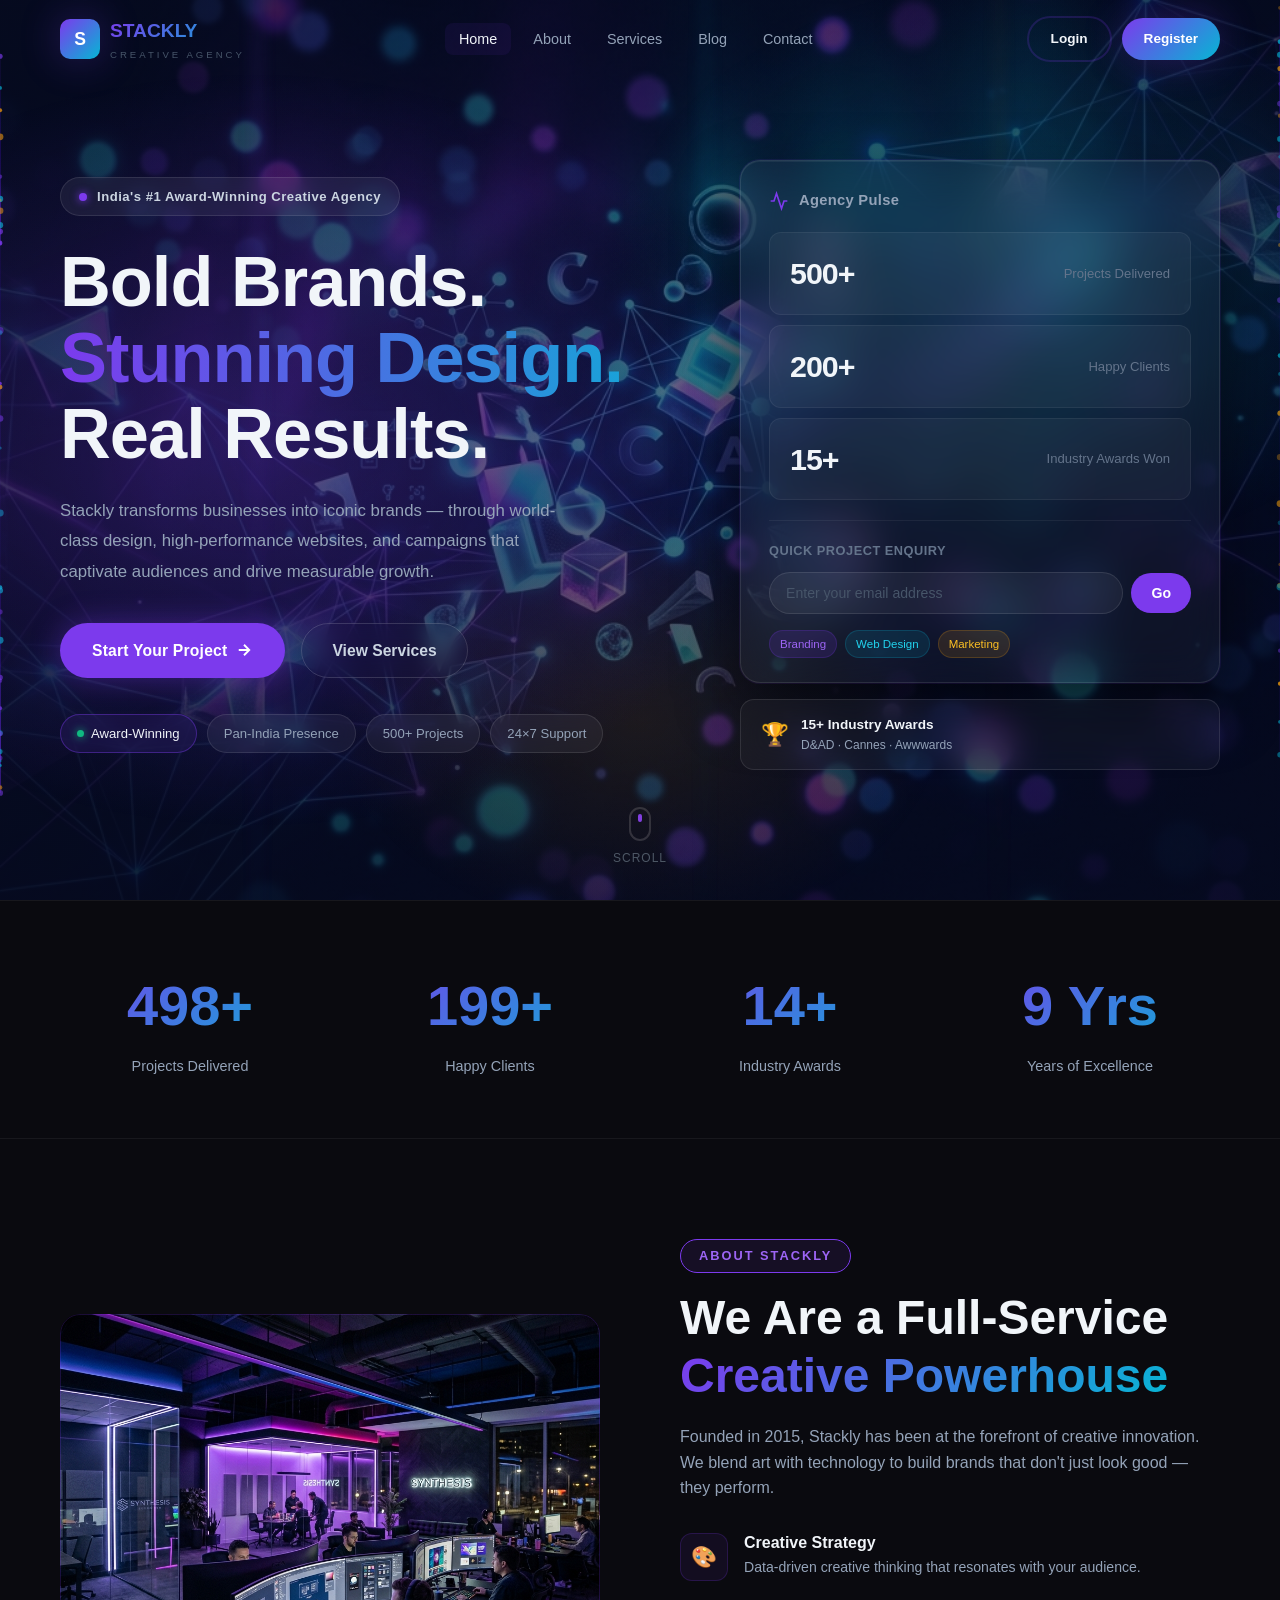
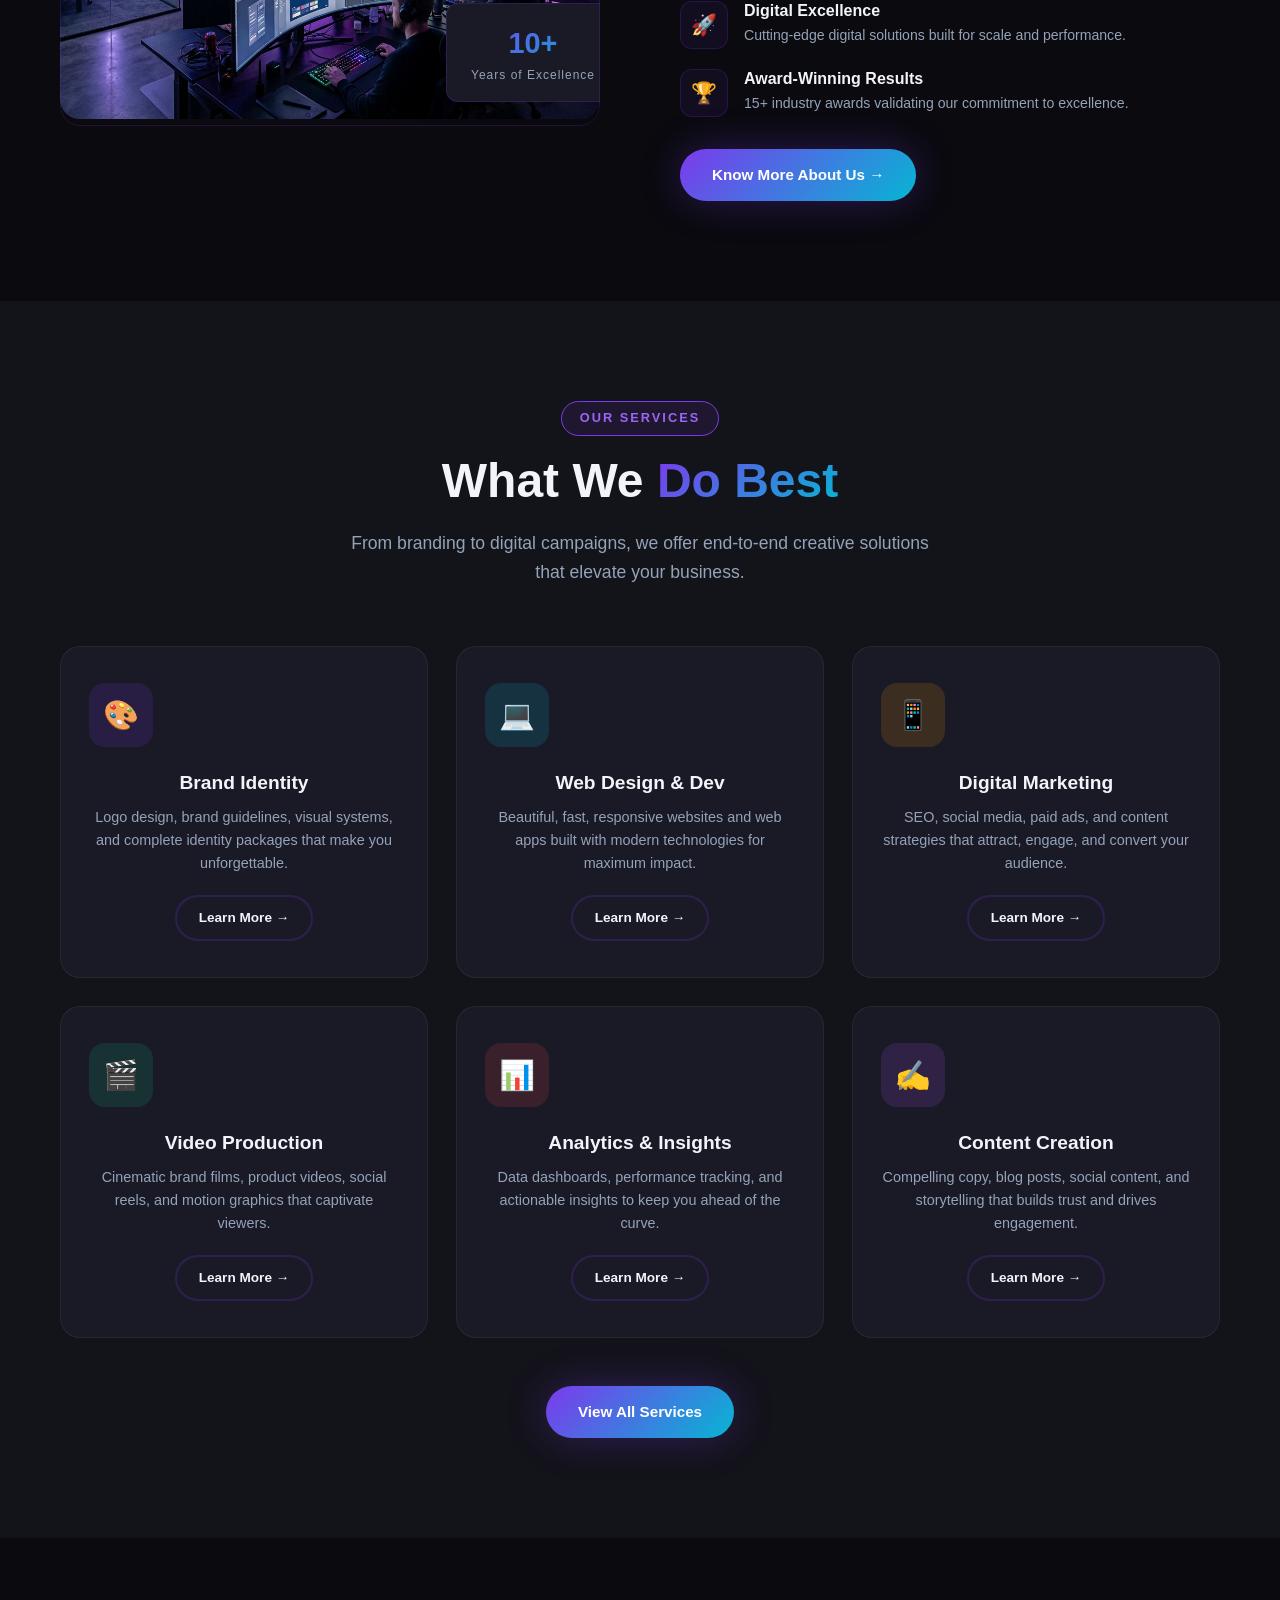
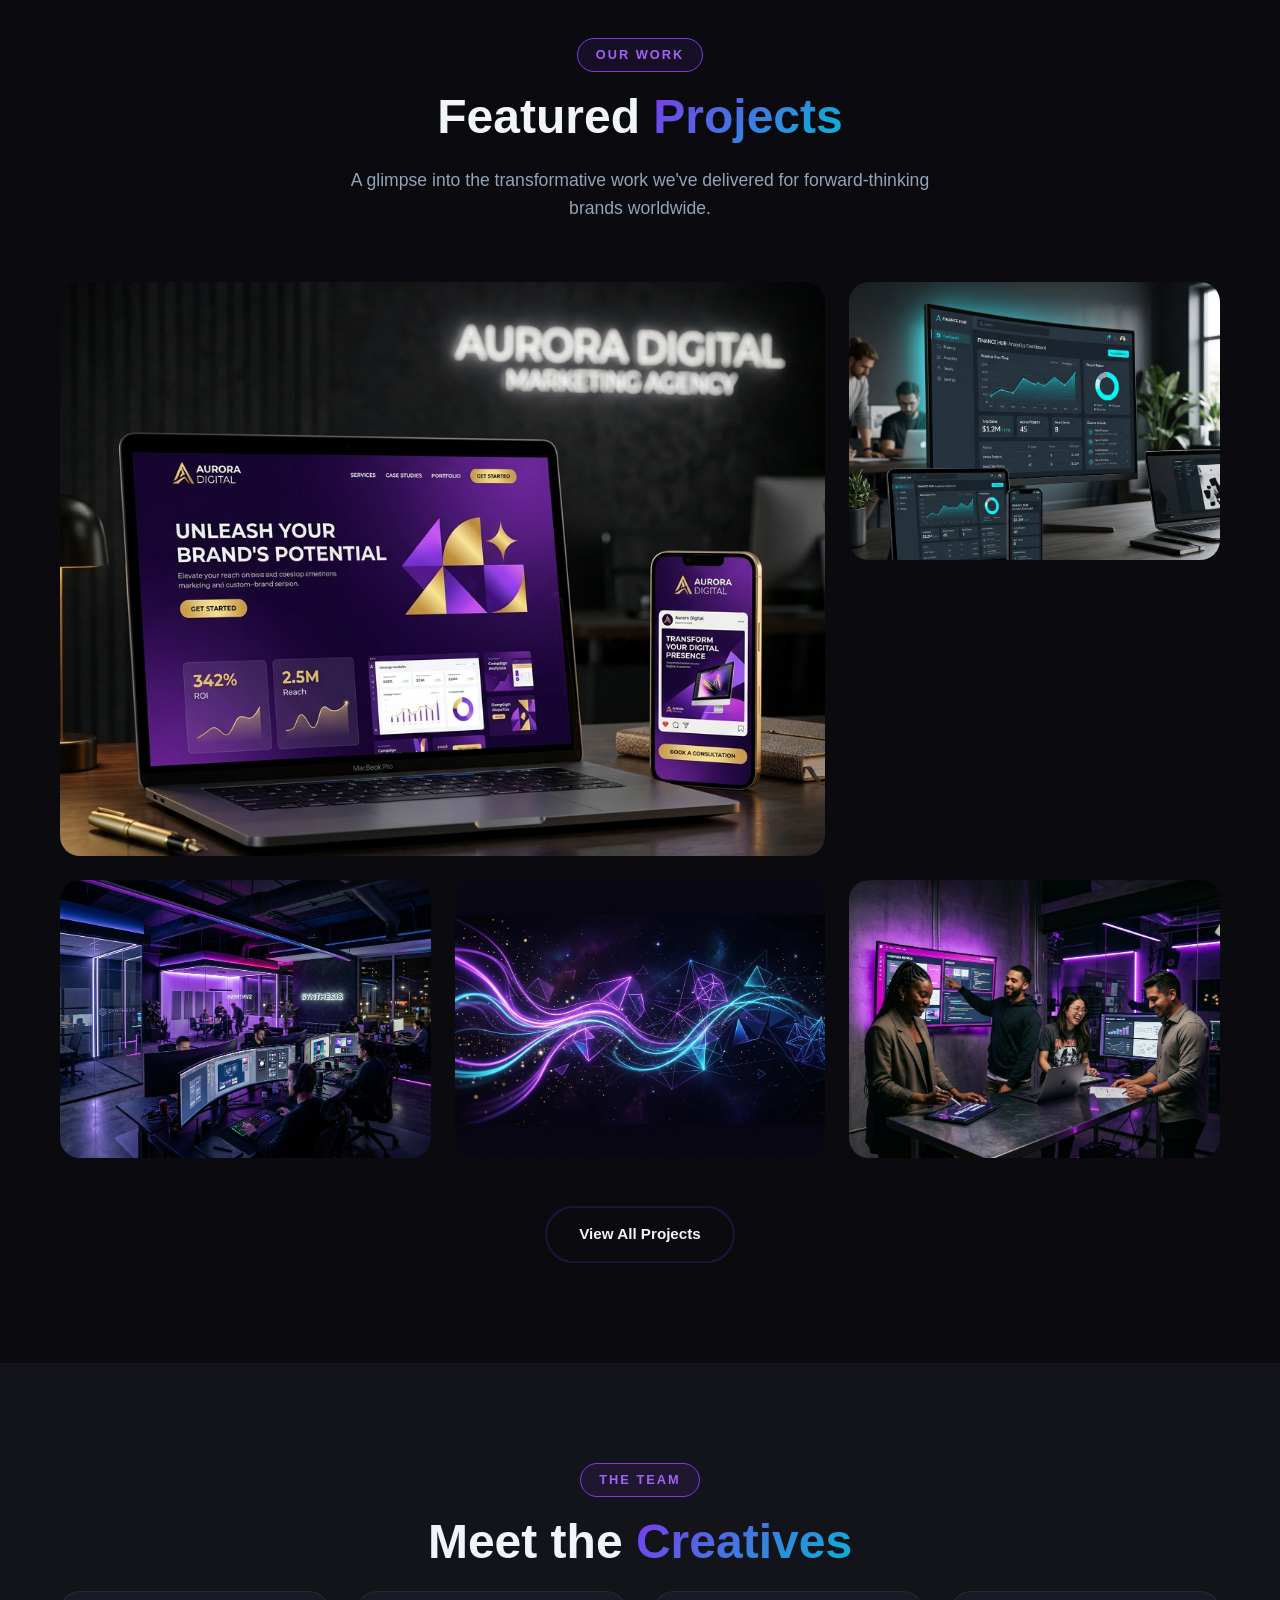
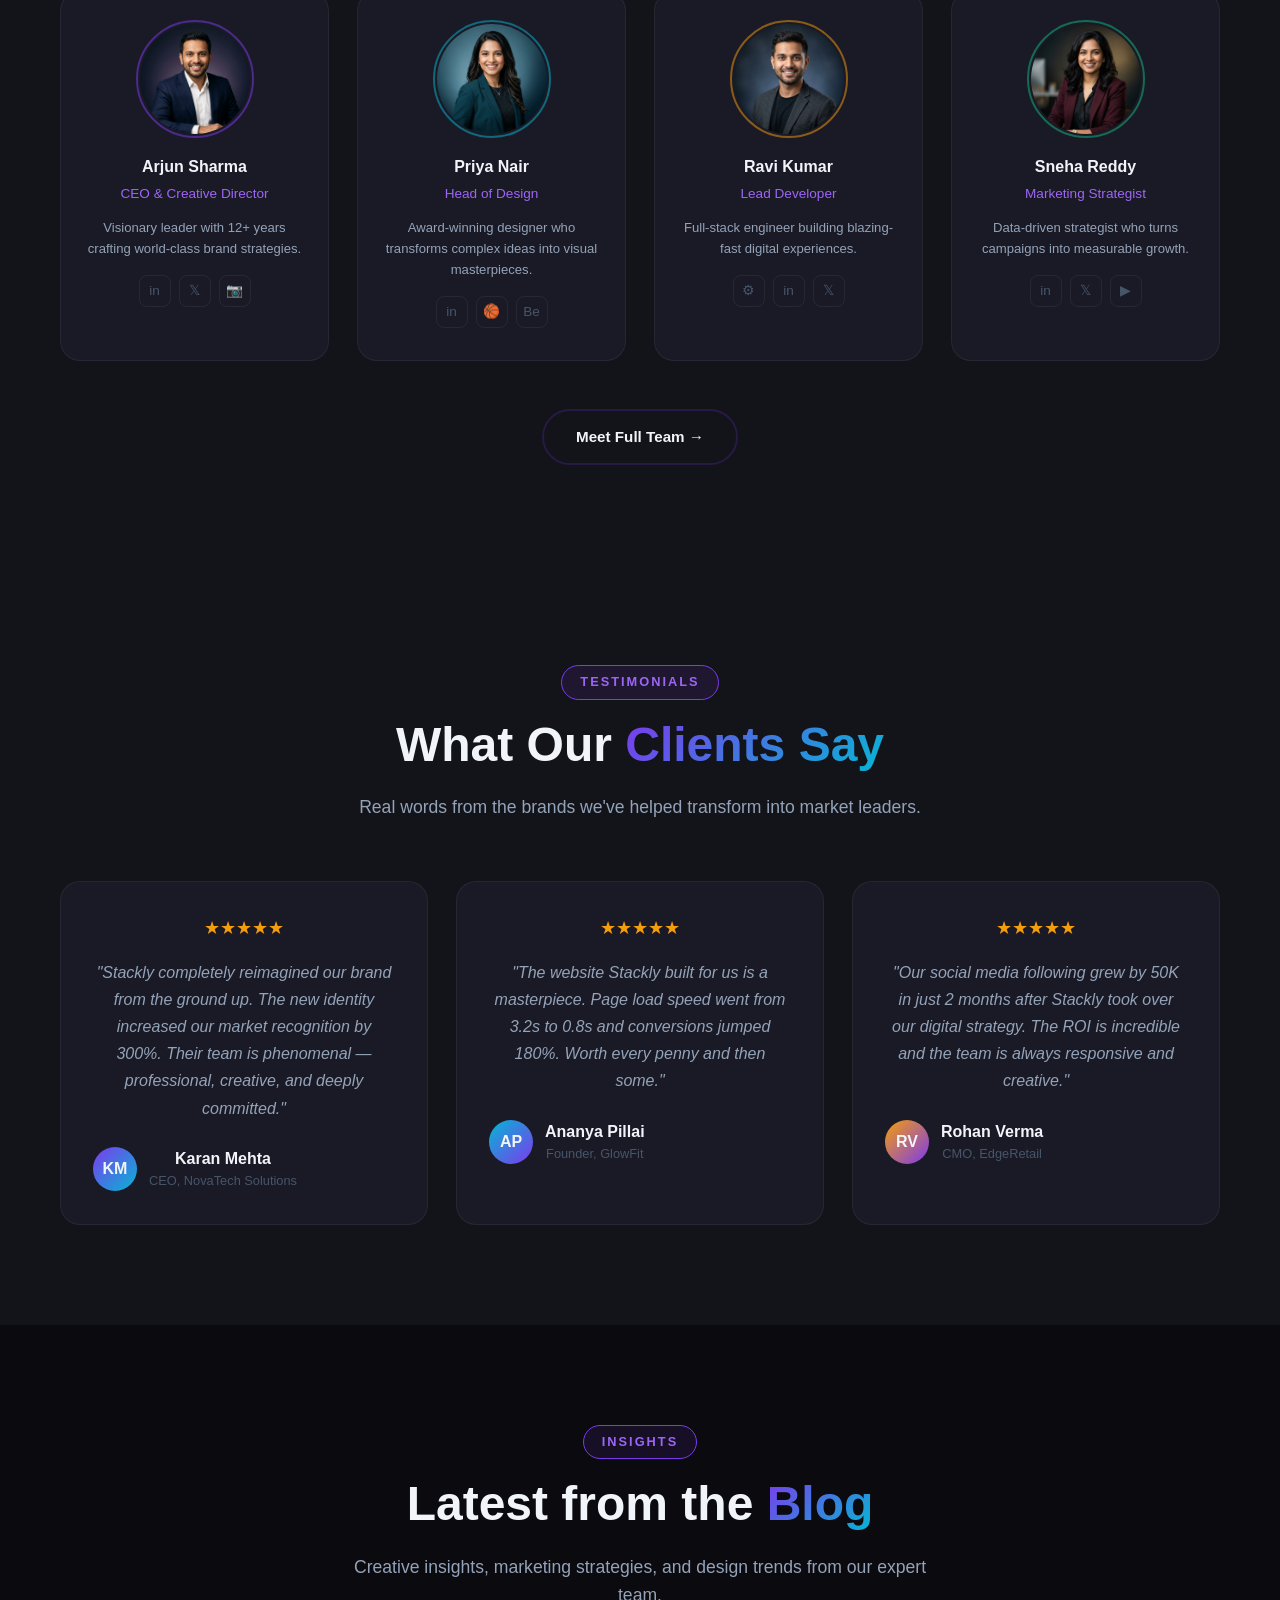
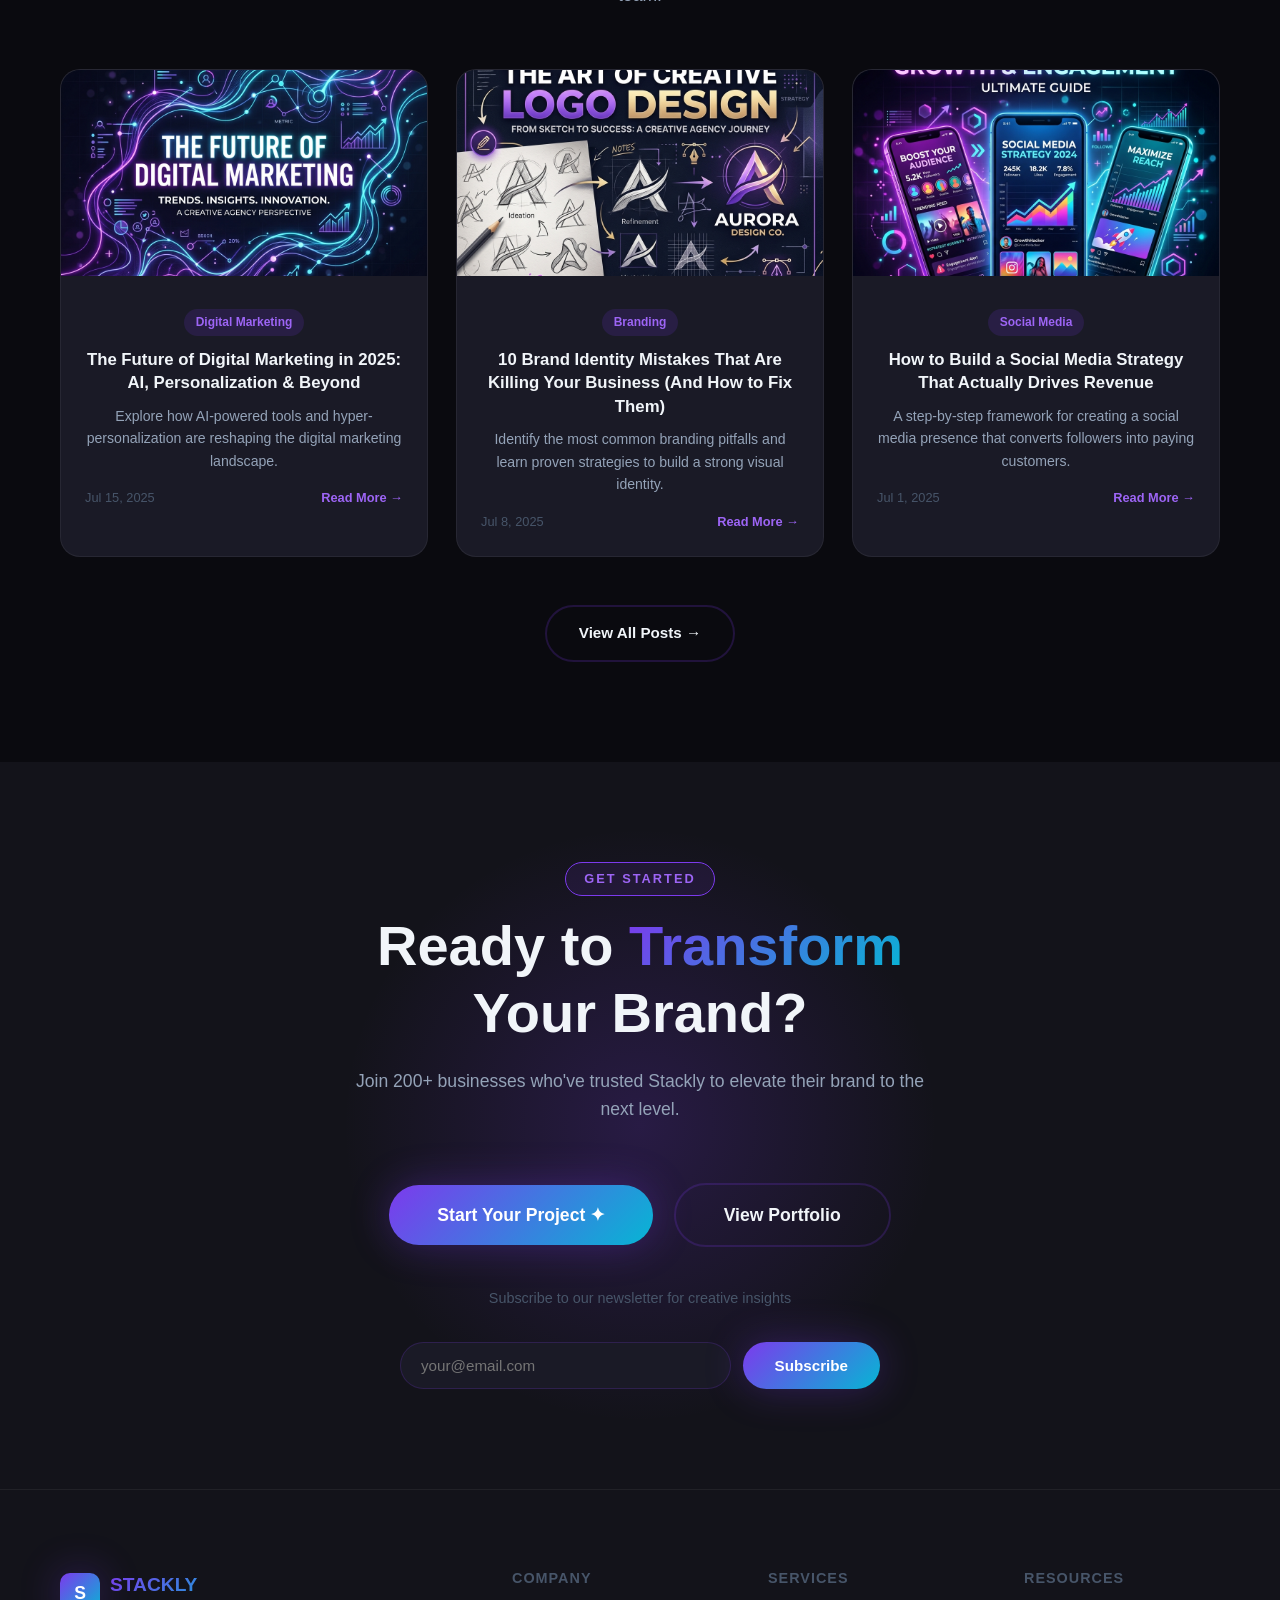
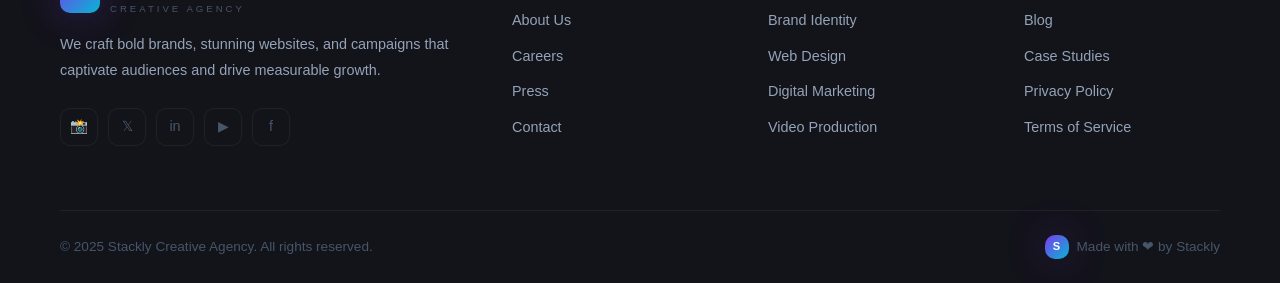
==== commit a7f4747b: "Fix hero stats card mobile overflow in index.html" ====
--- a/index.html
+++ b/index.html
@@ -915,6 +915,8 @@
 
 /* Stats card — glassmorphism */
 .hero-stats-card {
+  width: 100%;
+  box-sizing: border-box;
   background: rgba(255,255,255,0.04);
   border: 1px solid rgba(255,255,255,0.1);
   border-radius: 20px;
@@ -1107,7 +1109,9 @@
   .hero-pills { gap: 8px; }
   .hero-pill { font-size: 0.76rem; padding: 6px 12px; }
   .stat-row-num { font-size: 1.5rem; }
-  .hero-stats-card { padding: 20px 18px; }
+  .hero-stats-card { padding: 16px; width: 100%; max-width: 100%; overflow: hidden; }
+  .stat-row { padding: 12px 14px; }
+  .stat-row-label { font-size: 0.75rem; }
 }
 
 /* ── TEAM PHOTO AVATARS ── */
--- a/css/style.css
+++ b/css/style.css
@@ -0,0 +1,1352 @@
+/* =====================================================
+   STACKLY CREATIVE AGENCY - Global Design System
+   ===================================================== */
+@import url('https://fonts.googleapis.com/css2?family=Inter:wght@300;400;500;600;700;800;900&family=Orbitron:wght@400;700;900&display=swap');
+
+:root {
+  --bg-primary: #0a0a0f;
+  --bg-secondary: #13131a;
+  --bg-card: #1a1a26;
+  --bg-glass: rgba(124, 58, 237, 0.08);
+  --purple: #7c3aed;
+  --purple-light: #9d65f5;
+  --purple-dark: #5b21b6;
+  --gold: #f59e0b;
+  --gold-light: #fbbf24;
+  --cyan: #06b6d4;
+  --cyan-light: #22d3ee;
+  --text-primary: #f1f5f9;
+  --text-secondary: #94a3b8;
+  --text-muted: #475569;
+  --border: rgba(124, 58, 237, 0.2);
+  --border-light: rgba(255,255,255,0.06);
+  --gradient-hero: linear-gradient(135deg, #7c3aed 0%, #06b6d4 100%);
+  --gradient-gold: linear-gradient(135deg, #f59e0b 0%, #fbbf24 100%);
+  --gradient-card: linear-gradient(135deg, rgba(124,58,237,0.15) 0%, rgba(6,182,212,0.08) 100%);
+  --shadow-purple: 0 0 40px rgba(124, 58, 237, 0.3);
+  --shadow-gold: 0 0 30px rgba(245, 158, 11, 0.3);
+  --shadow-card: 0 8px 32px rgba(0,0,0,0.4);
+  --radius: 12px;
+  --radius-lg: 20px;
+  --transition: all 0.3s cubic-bezier(0.4, 0, 0.2, 1);
+}
+
+*, *::before, *::after { box-sizing: border-box; margin: 0; padding: 0; }
+
+html { scroll-behavior: smooth; overflow-x: hidden; width: 100%; }
+
+body {
+  font-family: 'Inter', sans-serif;
+  background-color: var(--bg-primary);
+  color: var(--text-primary);
+  line-height: 1.6;
+  overflow-x: hidden;
+  width: 100%;
+}
+
+/* ── SCROLLBAR ── */
+::-webkit-scrollbar { width: 6px; }
+::-webkit-scrollbar-track { background: var(--bg-secondary); }
+::-webkit-scrollbar-thumb { background: var(--purple); border-radius: 3px; }
+
+/* ── TYPOGRAPHY ── */
+h1,h2,h3,h4,h5,h6 { font-weight: 700; line-height: 1.2; }
+.font-orbitron { font-family: 'Orbitron', sans-serif; }
+
+.gradient-text {
+  background: var(--gradient-hero);
+  -webkit-background-clip: text;
+  -webkit-text-fill-color: transparent;
+  background-clip: text;
+}
+.gold-text {
+  background: var(--gradient-gold);
+  -webkit-background-clip: text;
+  -webkit-text-fill-color: transparent;
+  background-clip: text;
+}
+
+/* ── LAYOUT ── */
+.container {
+  max-width: 1200px;
+  margin: 0 auto;
+  padding: 0 20px;
+}
+section { padding: 100px 0; }
+.section-badge {
+  display: inline-block;
+  padding: 6px 18px;
+  border-radius: 50px;
+  border: 1px solid var(--purple);
+  color: var(--purple-light);
+  font-size: 0.8rem;
+  font-weight: 600;
+  letter-spacing: 2px;
+  text-transform: uppercase;
+  margin-bottom: 16px;
+  background: rgba(124, 58, 237, 0.1);
+}
+.section-title { font-size: clamp(2rem, 4vw, 3rem); margin-bottom: 20px; }
+.section-desc { color: var(--text-secondary); font-size: 1.1rem; max-width: 600px; margin: 0 auto 60px; }
+
+/* ── BUTTONS ── */
+.btn {
+  display: inline-flex;
+  align-items: center;
+  gap: 8px;
+  padding: 14px 32px;
+  border-radius: 50px;
+  font-weight: 600;
+  font-size: 0.95rem;
+  cursor: pointer;
+  text-decoration: none;
+  transition: var(--transition);
+  border: none;
+  white-space: nowrap;
+}
+.btn-primary {
+  background: var(--gradient-hero);
+  color: #fff;
+  box-shadow: var(--shadow-purple);
+}
+.btn-primary:hover {
+  transform: translateY(-2px);
+  box-shadow: 0 0 60px rgba(124, 58, 237, 0.5);
+}
+.btn-outline {
+  background: transparent;
+  color: var(--text-primary);
+  border: 2px solid var(--border);
+}
+.btn-outline:hover {
+  border-color: var(--purple);
+  background: var(--bg-glass);
+  transform: translateY(-2px);
+}
+.btn-gold {
+  background: var(--gradient-gold);
+  color: #0a0a0f;
+  font-weight: 700;
+}
+.btn-gold:hover { transform: translateY(-2px); box-shadow: var(--shadow-gold); }
+.btn-sm { padding: 10px 22px; font-size: 0.85rem; }
+
+/* ── CARDS ── */
+.card {
+  background: var(--bg-card);
+  border: 1px solid var(--border-light);
+  border-radius: var(--radius-lg);
+  padding: 32px;
+  transition: var(--transition);
+  position: relative;
+  overflow: hidden;
+}
+.card::before {
+  content: '';
+  position: absolute;
+  top: 0; left: 0; right: 0;
+  height: 2px;
+  background: var(--gradient-hero);
+  opacity: 0;
+  transition: var(--transition);
+}
+.card:hover { transform: translateY(-6px); box-shadow: var(--shadow-card); border-color: var(--border); }
+.card:hover::before { opacity: 1; }
+
+/* ── NAVBAR ── */
+.navbar {
+  position: fixed;
+  top: 0; left: 0; right: 0;
+  z-index: 1000;
+  padding: 16px 0;
+  transition: var(--transition);
+}
+.navbar.scrolled {
+  background: rgba(10, 10, 15, 0.95);
+  backdrop-filter: blur(20px);
+  border-bottom: 1px solid var(--border-light);
+  padding: 12px 0;
+}
+.navbar .container {
+  display: flex;
+  align-items: center;
+  justify-content: space-between;
+}
+.navbar-logo {
+  display: flex;
+  align-items: center;
+  gap: 10px;
+  text-decoration: none;
+}
+.logo-icon {
+  width: 40px; height: 40px;
+  background: var(--gradient-hero);
+  border-radius: 10px;
+  display: flex; align-items: center; justify-content: center;
+  font-family: 'Orbitron', sans-serif;
+  font-weight: 900;
+  font-size: 1.1rem;
+  color: #fff;
+  box-shadow: var(--shadow-purple);
+  flex-shrink: 0;
+}
+.logo-text {
+  font-family: 'Orbitron', sans-serif;
+  font-weight: 700;
+  font-size: 1.2rem;
+  background: var(--gradient-hero);
+  -webkit-background-clip: text;
+  -webkit-text-fill-color: transparent;
+  background-clip: text;
+}
+.logo-sub { font-size: 0.6rem; color: var(--text-muted); letter-spacing: 3px; text-transform: uppercase; }
+.nav-links {
+  display: flex;
+  align-items: center;
+  gap: 8px;
+  list-style: none;
+}
+.nav-links a {
+  color: var(--text-secondary);
+  text-decoration: none;
+  font-weight: 500;
+  font-size: 0.9rem;
+  padding: 8px 14px;
+  border-radius: 8px;
+  transition: var(--transition);
+}
+.nav-links a:hover, .nav-links a.active {
+  color: var(--text-primary);
+  background: var(--bg-glass);
+}
+.nav-cta { display: flex; gap: 10px; align-items: center; }
+.hamburger {
+  display: none;
+  flex-direction: column;
+  gap: 5px;
+  cursor: pointer;
+  padding: 8px;
+  background: none;
+  border: none;
+}
+.hamburger span {
+  display: block;
+  width: 24px; height: 2px;
+  background: var(--text-primary);
+  border-radius: 2px;
+  transition: var(--transition);
+}
+.hamburger.active span:nth-child(1) { transform: rotate(45deg) translate(5px,5px); }
+.hamburger.active span:nth-child(2) { opacity: 0; }
+.hamburger.active span:nth-child(3) { transform: rotate(-45deg) translate(5px,-5px); }
+
+/* ── MOBILE MENU ── */
+.mobile-menu {
+  display: none;
+  position: fixed;
+  top: 0; left: 0;
+  width: 100%; height: 100%;
+  background: rgba(10,10,15,0.98);
+  backdrop-filter: blur(30px);
+  z-index: 999;
+  flex-direction: column;
+  align-items: center;
+  justify-content: flex-start;
+  padding-top: 80px;
+  padding-bottom: 40px;
+  gap: 20px;
+  overflow-y: auto;
+}
+.mobile-menu.open { display: flex; }
+.mobile-menu a {
+  font-size: 1.5rem;
+  font-weight: 700;
+  color: var(--text-secondary);
+  text-decoration: none;
+  transition: var(--transition);
+}
+.mobile-menu a:hover { color: var(--text-primary); }
+.mobile-close {
+  position: absolute;
+  top: 20px; right: 20px;
+  background: none; border: none;
+  color: var(--text-primary);
+  font-size: 1.5rem;
+  cursor: pointer;
+}
+
+/* ── HERO ── */
+.hero {
+  min-height: 100vh;
+  display: flex;
+  align-items: center;
+  position: relative;
+  overflow: hidden;
+  padding: 120px 0 80px;
+}
+.hero-bg {
+  position: absolute;
+  inset: 0;
+  background-image: url('../images/hero_bg.png');
+  background-size: cover;
+  background-position: center;
+  opacity: 0.25;
+}
+.hero-overlay {
+  position: absolute;
+  inset: 0;
+  background: radial-gradient(ellipse at 50% 0%, rgba(124,58,237,0.25) 0%, transparent 70%),
+              radial-gradient(ellipse at 80% 80%, rgba(6,182,212,0.15) 0%, transparent 60%);
+}
+.hero-particles {
+  position: absolute;
+  inset: 0;
+  overflow: hidden;
+}
+.particle {
+  position: absolute;
+  width: 3px; height: 3px;
+  background: var(--purple);
+  border-radius: 50%;
+  animation: float-particle linear infinite;
+  opacity: 0.6;
+}
+@keyframes float-particle {
+  0% { transform: translateY(100vh) rotate(0deg); opacity: 0; }
+  10% { opacity: 0.6; }
+  90% { opacity: 0.6; }
+  100% { transform: translateY(-10vh) rotate(720deg); opacity: 0; }
+}
+.hero-content { position: relative; z-index: 1; text-align: center; }
+.hero-badge {
+  display: inline-flex;
+  align-items: center;
+  gap: 8px;
+  padding: 8px 20px;
+  border-radius: 50px;
+  border: 1px solid rgba(245, 158, 11, 0.4);
+  background: rgba(245, 158, 11, 0.1);
+  color: var(--gold);
+  font-size: 0.85rem;
+  font-weight: 600;
+  margin-bottom: 24px;
+  animation: fade-in-up 0.6s ease both;
+}
+.hero-badge .dot {
+  width: 8px; height: 8px;
+  background: var(--gold);
+  border-radius: 50%;
+  animation: pulse 1.5s ease infinite;
+}
+.hero h1 {
+  font-size: clamp(3rem, 7vw, 6rem);
+  font-weight: 900;
+  line-height: 1.05;
+  margin-bottom: 24px;
+  animation: fade-in-up 0.8s ease 0.2s both;
+}
+.hero p {
+  font-size: 1.2rem;
+  color: var(--text-secondary);
+  max-width: 600px;
+  margin: 0 auto 40px;
+  animation: fade-in-up 0.8s ease 0.4s both;
+}
+.hero-cta {
+  display: flex;
+  gap: 16px;
+  justify-content: center;
+  flex-wrap: wrap;
+  animation: fade-in-up 0.8s ease 0.6s both;
+}
+.hero-scroll {
+  position: absolute;
+  bottom: 40px; left: 50%;
+  transform: translateX(-50%);
+  display: flex;
+  flex-direction: column;
+  align-items: center;
+  gap: 8px;
+  color: var(--text-muted);
+  font-size: 0.8rem;
+  animation: bounce 2s ease infinite;
+}
+.scroll-line {
+  width: 1px; height: 40px;
+  background: linear-gradient(to bottom, var(--purple), transparent);
+}
+
+/* ── STATS ── */
+.stats-section {
+  padding: 60px 0;
+  border-top: 1px solid var(--border-light);
+  border-bottom: 1px solid var(--border-light);
+}
+.stats-grid {
+  display: grid;
+  grid-template-columns: repeat(4, 1fr);
+  gap: 40px;
+  text-align: center;
+}
+.stat-item .num {
+  font-size: 3.5rem;
+  font-weight: 900;
+  font-family: 'Orbitron', sans-serif;
+  background: var(--gradient-hero);
+  -webkit-background-clip: text;
+  -webkit-text-fill-color: transparent;
+  background-clip: text;
+}
+.stat-item .label {
+  color: var(--text-secondary);
+  font-size: 0.9rem;
+  margin-top: 4px;
+}
+
+/* ── ABOUT SNAPSHOT ── */
+.about-grid {
+  display: grid;
+  grid-template-columns: 1fr 1fr;
+  gap: 80px;
+  align-items: center;
+}
+.about-img-wrap {
+  position: relative;
+  border-radius: var(--radius-lg);
+  overflow: hidden;
+}
+.about-img-wrap img {
+  width: 100%;
+  aspect-ratio: 4/3;
+  object-fit: cover;
+  border-radius: var(--radius-lg);
+}
+.about-img-wrap::after {
+  content: '';
+  position: absolute;
+  inset: 0;
+  border: 1px solid var(--border);
+  border-radius: var(--radius-lg);
+}
+.about-badge {
+  position: absolute;
+  bottom: 24px; right: -20px;
+  background: var(--bg-card);
+  border: 1px solid var(--border);
+  border-radius: var(--radius);
+  padding: 16px 24px;
+  text-align: center;
+  box-shadow: var(--shadow-card);
+}
+.features-list { display: flex; flex-direction: column; gap: 20px; margin-top: 32px; }
+.feature-item {
+  display: flex;
+  gap: 16px;
+  align-items: flex-start;
+}
+.feature-icon {
+  width: 48px; height: 48px;
+  border-radius: 12px;
+  background: var(--bg-glass);
+  border: 1px solid var(--border);
+  display: flex; align-items: center; justify-content: center;
+  font-size: 1.3rem;
+  flex-shrink: 0;
+}
+
+/* ── SERVICES CARDS ── */
+.services-grid {
+  display: grid;
+  grid-template-columns: repeat(3, 1fr);
+  gap: 28px;
+}
+.service-card {
+  background: var(--bg-card);
+  border: 1px solid var(--border-light);
+  border-radius: var(--radius-lg);
+  padding: 36px 28px;
+  transition: var(--transition);
+  position: relative;
+  overflow: hidden;
+  cursor: pointer;
+}
+.service-card::after {
+  content: '';
+  position: absolute;
+  bottom: 0; left: 0; right: 0; top: 0;
+  background: var(--gradient-card);
+  opacity: 0;
+  transition: var(--transition);
+}
+.service-card:hover { transform: translateY(-8px); box-shadow: var(--shadow-purple); border-color: var(--border); }
+.service-card:hover::after { opacity: 1; }
+.service-icon {
+  width: 64px; height: 64px;
+  border-radius: 16px;
+  display: flex; align-items: center; justify-content: center;
+  font-size: 1.8rem;
+  margin-bottom: 24px;
+  position: relative; z-index: 1;
+}
+.service-card h3 { font-size: 1.2rem; margin-bottom: 12px; position: relative; z-index: 1; }
+.service-card p { color: var(--text-secondary); font-size: 0.9rem; position: relative; z-index: 1; }
+
+/* ── PORTFOLIO ── */
+.portfolio-grid {
+  display: grid;
+  grid-template-columns: repeat(3, 1fr);
+  gap: 24px;
+}
+.portfolio-item {
+  position: relative;
+  border-radius: var(--radius-lg);
+  overflow: hidden;
+  cursor: pointer;
+  aspect-ratio: 4/3;
+}
+.portfolio-item img {
+  width: 100%; height: 100%;
+  object-fit: cover;
+  transition: transform 0.5s ease;
+}
+.portfolio-item:hover img { transform: scale(1.08); }
+.portfolio-overlay {
+  position: absolute;
+  inset: 0;
+  background: linear-gradient(to top, rgba(10,10,15,0.95) 0%, rgba(10,10,15,0.3) 60%, transparent 100%);
+  opacity: 0;
+  transition: var(--transition);
+  display: flex;
+  flex-direction: column;
+  justify-content: flex-end;
+  padding: 24px;
+}
+.portfolio-item:hover .portfolio-overlay { opacity: 1; }
+.portfolio-tag {
+  font-size: 0.75rem;
+  font-weight: 600;
+  color: var(--cyan);
+  letter-spacing: 2px;
+  text-transform: uppercase;
+  margin-bottom: 6px;
+}
+.portfolio-title { font-size: 1.1rem; font-weight: 700; }
+
+/* ── TEAM ── */
+.team-grid {
+  display: grid;
+  grid-template-columns: repeat(4, 1fr);
+  gap: 28px;
+}
+.team-card {
+  text-align: center;
+  background: var(--bg-card);
+  border: 1px solid var(--border-light);
+  border-radius: var(--radius-lg);
+  padding: 32px 20px;
+  transition: var(--transition);
+}
+.team-card:hover { transform: translateY(-6px); box-shadow: var(--shadow-card); border-color: var(--border); }
+.team-avatar {
+  width: 90px; height: 90px;
+  border-radius: 50%;
+  margin: 0 auto 16px;
+  border: 3px solid var(--border);
+  font-size: 2.2rem;
+  display: flex; align-items: center; justify-content: center;
+  background: var(--bg-glass);
+  transition: var(--transition);
+}
+.team-card:hover .team-avatar { border-color: var(--purple); box-shadow: var(--shadow-purple); }
+.team-name { font-weight: 700; margin-bottom: 4px; }
+.team-role { color: var(--purple-light); font-size: 0.85rem; margin-bottom: 12px; }
+.team-social { display: flex; gap: 8px; justify-content: center; }
+.team-social a {
+  width: 32px; height: 32px;
+  border-radius: 8px;
+  border: 1px solid var(--border-light);
+  display: flex; align-items: center; justify-content: center;
+  color: var(--text-muted);
+  text-decoration: none;
+  font-size: 0.85rem;
+  transition: var(--transition);
+}
+.team-social a:hover { color: var(--text-primary); border-color: var(--purple); background: var(--bg-glass); }
+
+/* ── TESTIMONIALS ── */
+.testimonials-section { background: var(--bg-secondary); }
+.testimonials-grid { display: grid; grid-template-columns: repeat(3, 1fr); gap: 28px; }
+.testimonial-card {
+  background: var(--bg-card);
+  border: 1px solid var(--border-light);
+  border-radius: var(--radius-lg);
+  padding: 32px;
+  transition: var(--transition);
+}
+.testimonial-card:hover { border-color: var(--border); box-shadow: var(--shadow-card); }
+.stars { color: var(--gold); font-size: 1.1rem; margin-bottom: 16px; }
+.testimonial-text { color: var(--text-secondary); font-style: italic; margin-bottom: 24px; line-height: 1.7; }
+.testimonial-author { display: flex; align-items: center; gap: 12px; }
+.author-avatar {
+  width: 44px; height: 44px;
+  border-radius: 50%;
+  background: var(--gradient-hero);
+  display: flex; align-items: center; justify-content: center;
+  font-weight: 700; font-size: 1rem;
+}
+.author-name { font-weight: 600; }
+.author-company { color: var(--text-muted); font-size: 0.8rem; }
+
+/* ── BLOG ── */
+.blog-grid { display: grid; grid-template-columns: repeat(3, 1fr); gap: 28px; }
+.blog-card {
+  background: var(--bg-card);
+  border: 1px solid var(--border-light);
+  border-radius: var(--radius-lg);
+  overflow: hidden;
+  transition: var(--transition);
+}
+.blog-card:hover { transform: translateY(-6px); box-shadow: var(--shadow-card); border-color: var(--border); }
+.blog-img {
+  width: 100%;
+  aspect-ratio: 16/9;
+  object-fit: cover;
+  transition: transform 0.5s ease;
+}
+.blog-card:hover .blog-img { transform: scale(1.04); }
+.blog-body { padding: 24px; }
+.blog-category {
+  display: inline-block;
+  padding: 4px 12px;
+  border-radius: 50px;
+  background: rgba(124,58,237,0.15);
+  color: var(--purple-light);
+  font-size: 0.75rem;
+  font-weight: 600;
+  margin-bottom: 12px;
+}
+.blog-title { font-size: 1.05rem; font-weight: 700; margin-bottom: 10px; line-height: 1.4; }
+.blog-desc { color: var(--text-secondary); font-size: 0.88rem; margin-bottom: 16px; }
+.blog-meta { display: flex; align-items: center; justify-content: space-between; color: var(--text-muted); font-size: 0.8rem; }
+
+/* ── CTA SECTION ── */
+.cta-section {
+  background: var(--bg-secondary);
+  position: relative;
+  overflow: hidden;
+  text-align: center;
+}
+.cta-section::before {
+  content: '';
+  position: absolute;
+  top: 50%; left: 50%;
+  transform: translate(-50%, -50%);
+  width: 600px; height: 600px;
+  background: radial-gradient(circle, rgba(124,58,237,0.2) 0%, transparent 70%);
+}
+.cta-section .container { position: relative; z-index: 1; }
+
+/* ── NEWSLETTER ── */
+.newsletter-form {
+  display: flex;
+  gap: 12px;
+  max-width: 480px;
+  margin: 32px auto 0;
+}
+.newsletter-input {
+  flex: 1;
+  padding: 14px 20px;
+  background: var(--bg-card);
+  border: 1px solid var(--border);
+  border-radius: 50px;
+  color: var(--text-primary);
+  font-size: 0.95rem;
+  outline: none;
+  transition: var(--transition);
+}
+.newsletter-input:focus { border-color: var(--purple); box-shadow: 0 0 0 3px rgba(124,58,237,0.15); }
+
+/* ── FOOTER ── */
+footer {
+  background: var(--bg-secondary);
+  border-top: 1px solid var(--border-light);
+  padding: 80px 0 0;
+}
+.footer-grid {
+  display: grid;
+  grid-template-columns: 2fr 1fr 1fr 1fr;
+  gap: 60px;
+  padding-bottom: 60px;
+}
+.footer-brand p { color: var(--text-secondary); margin-top: 16px; font-size: 0.9rem; line-height: 1.8; }
+.footer-social { display: flex; gap: 10px; margin-top: 24px; }
+.social-icon {
+  width: 38px; height: 38px;
+  border-radius: 10px;
+  border: 1px solid var(--border-light);
+  display: flex; align-items: center; justify-content: center;
+  color: var(--text-muted);
+  text-decoration: none;
+  font-size: 0.9rem;
+  transition: var(--transition);
+}
+.social-icon:hover { color: var(--text-primary); border-color: var(--purple); background: var(--bg-glass); }
+.footer-col h4 { font-weight: 700; margin-bottom: 20px; font-size: 0.9rem; letter-spacing: 1px; text-transform: uppercase; color: var(--text-muted); }
+.footer-col ul { list-style: none; }
+.footer-col ul li { margin-bottom: 10px; }
+.footer-col ul li a { color: var(--text-secondary); text-decoration: none; font-size: 0.9rem; transition: var(--transition); }
+.footer-col ul li a:hover { color: var(--text-primary); padding-left: 4px; }
+.footer-bottom {
+  border-top: 1px solid var(--border-light);
+  padding: 24px 0;
+  display: flex;
+  justify-content: space-between;
+  align-items: center;
+  color: var(--text-muted);
+  font-size: 0.85rem;
+}
+
+/* ── PAGE HERO ── */
+.page-hero {
+  min-height: 50vh;
+  display: flex;
+  align-items: center;
+  position: relative;
+  overflow: hidden;
+  padding: 140px 0 80px;
+  text-align: center;
+}
+.page-hero-bg {
+  position: absolute;
+  inset: 0;
+  background: radial-gradient(ellipse at 50% 0%, rgba(124,58,237,0.2) 0%, transparent 70%);
+}
+.breadcrumb {
+  display: flex;
+  align-items: center;
+  justify-content: center;
+  gap: 8px;
+  color: var(--text-muted);
+  font-size: 0.85rem;
+  margin-bottom: 24px;
+}
+.breadcrumb a { color: var(--text-muted); text-decoration: none; transition: var(--transition); }
+.breadcrumb a:hover { color: var(--purple-light); }
+.breadcrumb span { color: var(--text-primary); }
+
+/* ── AUTH PAGES ── */
+.auth-page {
+  min-height: 100vh;
+  display: flex;
+  align-items: center;
+  justify-content: center;
+  position: relative;
+  overflow: hidden;
+}
+.auth-bg {
+  position: absolute;
+  inset: 0;
+  background: radial-gradient(ellipse at 30% 50%, rgba(124,58,237,0.15) 0%, transparent 60%),
+              radial-gradient(ellipse at 70% 50%, rgba(6,182,212,0.1) 0%, transparent 60%);
+}
+.auth-container {
+  position: relative;
+  z-index: 1;
+  width: 100%;
+  max-width: 460px;
+  padding: 20px;
+}
+.auth-card {
+  background: var(--bg-card);
+  border: 1px solid var(--border);
+  border-radius: 24px;
+  padding: 48px 40px;
+  box-shadow: var(--shadow-card), var(--shadow-purple);
+}
+.auth-logo { text-align: center; margin-bottom: 32px; }
+.auth-title { text-align: center; font-size: 1.8rem; font-weight: 800; margin-bottom: 8px; }
+.auth-sub { text-align: center; color: var(--text-secondary); margin-bottom: 32px; font-size: 0.9rem; }
+.form-group { margin-bottom: 20px; }
+.form-label { display: block; font-size: 0.85rem; font-weight: 600; margin-bottom: 8px; color: var(--text-secondary); }
+.form-input {
+  width: 100%;
+  padding: 14px 18px;
+  background: var(--bg-secondary);
+  border: 1px solid var(--border-light);
+  border-radius: 12px;
+  color: var(--text-primary);
+  font-size: 0.95rem;
+  outline: none;
+  transition: var(--transition);
+  font-family: 'Inter', sans-serif;
+}
+.form-input:focus { border-color: var(--purple); box-shadow: 0 0 0 3px rgba(124,58,237,0.15); }
+.form-input::placeholder { color: var(--text-muted); }
+.form-select {
+  width: 100%;
+  padding: 14px 18px;
+  background: var(--bg-secondary);
+  border: 1px solid var(--border-light);
+  border-radius: 12px;
+  color: var(--text-primary);
+  font-size: 0.95rem;
+  outline: none;
+  cursor: pointer;
+  transition: var(--transition);
+}
+.form-select:focus { border-color: var(--purple); }
+.form-select option { background: var(--bg-secondary); }
+.role-tabs {
+  display: grid;
+  grid-template-columns: 1fr 1fr;
+  gap: 10px;
+  margin-bottom: 24px;
+}
+.role-tab {
+  padding: 12px;
+  border-radius: 10px;
+  border: 2px solid var(--border-light);
+  background: transparent;
+  color: var(--text-secondary);
+  font-weight: 600;
+  cursor: pointer;
+  transition: var(--transition);
+  text-align: center;
+  font-size: 0.9rem;
+}
+.role-tab.active {
+  border-color: var(--purple);
+  background: rgba(124,58,237,0.15);
+  color: var(--purple-light);
+}
+.auth-link { text-align: center; margin-top: 24px; color: var(--text-muted); font-size: 0.9rem; }
+.auth-link a { color: var(--purple-light); text-decoration: none; font-weight: 600; }
+.auth-link a:hover { color: var(--purple); }
+
+/* ── SPLASH SCREEN ── */
+#splash-screen {
+  position: fixed;
+  inset: 0;
+  background: var(--bg-primary);
+  z-index: 9999;
+  display: flex;
+  flex-direction: column;
+  align-items: center;
+  justify-content: center;
+  transition: opacity 0.5s ease, visibility 0.5s ease;
+}
+#splash-screen.hide { opacity: 0; visibility: hidden; }
+.splash-logo {
+  display: flex;
+  flex-direction: column;
+  align-items: center;
+  gap: 16px;
+  animation: splash-in 0.8s cubic-bezier(0.34, 1.56, 0.64, 1) both;
+}
+.splash-icon {
+  width: 100px; height: 100px;
+  background: var(--gradient-hero);
+  border-radius: 24px;
+  display: flex; align-items: center; justify-content: center;
+  font-family: 'Orbitron', sans-serif;
+  font-weight: 900;
+  font-size: 2.8rem;
+  color: #fff;
+  box-shadow: 0 0 60px rgba(124,58,237,0.6), 0 0 120px rgba(124,58,237,0.3);
+  animation: splash-pulse 1.5s ease infinite;
+}
+.splash-title {
+  font-family: 'Orbitron', sans-serif;
+  font-size: 2.5rem;
+  font-weight: 900;
+  background: var(--gradient-hero);
+  -webkit-background-clip: text;
+  -webkit-text-fill-color: transparent;
+  background-clip: text;
+}
+.splash-sub { color: var(--text-muted); font-size: 0.85rem; letter-spacing: 4px; text-transform: uppercase; }
+.splash-bar {
+  width: 200px; height: 3px;
+  background: var(--bg-card);
+  border-radius: 3px;
+  margin-top: 32px;
+  overflow: hidden;
+}
+.splash-fill {
+  height: 100%;
+  background: var(--gradient-hero);
+  border-radius: 3px;
+  animation: fill-bar 1.8s ease forwards;
+}
+@keyframes splash-in {
+  from { transform: scale(0.5); opacity: 0; }
+  to { transform: scale(1); opacity: 1; }
+}
+@keyframes splash-pulse {
+  0%,100% { box-shadow: 0 0 60px rgba(124,58,237,0.6), 0 0 120px rgba(124,58,237,0.3); }
+  50% { box-shadow: 0 0 80px rgba(124,58,237,0.8), 0 0 160px rgba(124,58,237,0.5); }
+}
+@keyframes fill-bar {
+  from { width: 0; }
+  to { width: 100%; }
+}
+
+/* ── DASHBOARD ── */
+.dashboard-layout {
+  display: flex;
+  min-height: 100vh;
+}
+.sidebar {
+  width: 260px;
+  background: var(--bg-secondary);
+  border-right: 1px solid var(--border-light);
+  display: flex;
+  flex-direction: column;
+  position: fixed;
+  top: 0; left: 0;
+  height: 100vh;
+  z-index: 100;
+  transition: transform 0.3s ease;
+  overflow-y: auto;
+}
+.sidebar-header {
+  padding: 24px 20px;
+  border-bottom: 1px solid var(--border-light);
+  display: flex;
+  align-items: center;
+  gap: 12px;
+}
+.sidebar-nav { flex: 1; padding: 16px 12px; }
+.nav-section-label {
+  font-size: 0.7rem;
+  font-weight: 600;
+  letter-spacing: 2px;
+  text-transform: uppercase;
+  color: var(--text-muted);
+  padding: 0 8px;
+  margin-bottom: 8px;
+  margin-top: 20px;
+}
+.nav-item {
+  display: flex;
+  align-items: center;
+  gap: 12px;
+  padding: 11px 14px;
+  border-radius: 10px;
+  color: var(--text-secondary);
+  text-decoration: none;
+  font-size: 0.9rem;
+  font-weight: 500;
+  transition: var(--transition);
+  margin-bottom: 2px;
+  cursor: pointer;
+  border: none;
+  background: none;
+  width: 100%;
+  text-align: left;
+}
+.nav-item:hover { background: var(--bg-glass); color: var(--text-primary); }
+.nav-item.active { background: rgba(124,58,237,0.2); color: var(--purple-light); }
+.nav-item .icon { font-size: 1.1rem; width: 20px; text-align: center; }
+.sidebar-footer {
+  padding: 16px 12px;
+  border-top: 1px solid var(--border-light);
+}
+.logout-btn {
+  display: flex;
+  align-items: center;
+  gap: 12px;
+  padding: 11px 14px;
+  border-radius: 10px;
+  color: #ef4444;
+  text-decoration: none;
+  font-size: 0.9rem;
+  font-weight: 600;
+  transition: var(--transition);
+  cursor: pointer;
+  border: none;
+  background: none;
+  width: 100%;
+}
+.logout-btn:hover { background: rgba(239,68,68,0.1); }
+.main-content {
+  margin-left: 260px;
+  flex: 1;
+  padding: 32px;
+  min-height: 100vh;
+}
+.dash-header {
+  display: flex;
+  align-items: center;
+  justify-content: space-between;
+  margin-bottom: 32px;
+}
+.dash-title { font-size: 1.8rem; font-weight: 800; }
+.dash-greeting { color: var(--text-secondary); font-size: 0.95rem; margin-top: 4px; }
+.stats-cards { display: grid; grid-template-columns: repeat(4, 1fr); gap: 20px; margin-bottom: 32px; }
+.stat-card {
+  background: var(--bg-card);
+  border: 1px solid var(--border-light);
+  border-radius: var(--radius-lg);
+  padding: 24px;
+  transition: var(--transition);
+  position: relative;
+  overflow: hidden;
+}
+.stat-card::after {
+  content: '';
+  position: absolute;
+  top: -50%; right: -20%;
+  width: 120px; height: 120px;
+  border-radius: 50%;
+  opacity: 0.08;
+}
+.stat-card.purple::after { background: var(--purple); }
+.stat-card.gold::after { background: var(--gold); }
+.stat-card.cyan::after { background: var(--cyan); }
+.stat-card.green::after { background: #10b981; }
+.stat-card:hover { transform: translateY(-4px); box-shadow: var(--shadow-card); }
+.stat-card-icon {
+  width: 44px; height: 44px;
+  border-radius: 12px;
+  display: flex; align-items: center; justify-content: center;
+  font-size: 1.2rem;
+  margin-bottom: 16px;
+}
+.stat-card-val { font-size: 1.9rem; font-weight: 800; margin-bottom: 4px; }
+.stat-card-label { color: var(--text-secondary); font-size: 0.85rem; }
+.stat-card-change { font-size: 0.8rem; margin-top: 8px; }
+.change-up { color: #10b981; }
+.change-down { color: #ef4444; }
+.dash-grid { display: grid; grid-template-columns: 2fr 1fr; gap: 24px; margin-bottom: 32px; }
+.dash-section {
+  background: var(--bg-card);
+  border: 1px solid var(--border-light);
+  border-radius: var(--radius-lg);
+  padding: 28px;
+}
+.dash-section-title {
+  font-size: 1.1rem;
+  font-weight: 700;
+  margin-bottom: 20px;
+  display: flex;
+  align-items: center;
+  justify-content: space-between;
+}
+.data-table { width: 100%; border-collapse: collapse; }
+.data-table th {
+  text-align: left;
+  padding: 10px 14px;
+  font-size: 0.78rem;
+  font-weight: 600;
+  color: var(--text-muted);
+  text-transform: uppercase;
+  letter-spacing: 1px;
+  border-bottom: 1px solid var(--border-light);
+}
+.data-table td { padding: 14px; font-size: 0.88rem; border-bottom: 1px solid var(--border-light); color: var(--text-secondary); }
+.data-table tr:hover td { background: var(--bg-glass); }
+.badge {
+  display: inline-block;
+  padding: 3px 10px;
+  border-radius: 50px;
+  font-size: 0.75rem;
+  font-weight: 600;
+}
+.badge-success { background: rgba(16,185,129,0.15); color: #10b981; }
+.badge-warning { background: rgba(245,158,11,0.15); color: var(--gold); }
+.badge-info { background: rgba(6,182,212,0.15); color: var(--cyan); }
+.badge-purple { background: rgba(124,58,237,0.15); color: var(--purple-light); }
+.progress-bar {
+  height: 6px;
+  background: var(--bg-secondary);
+  border-radius: 3px;
+  overflow: hidden;
+  margin-top: 6px;
+}
+.progress-fill {
+  height: 100%;
+  border-radius: 3px;
+  background: var(--gradient-hero);
+  transition: width 1s ease;
+}
+.activity-list { display: flex; flex-direction: column; gap: 0; }
+.activity-item {
+  display: flex;
+  gap: 12px;
+  padding: 14px 0;
+  border-bottom: 1px solid var(--border-light);
+  align-items: flex-start;
+}
+.activity-item:last-child { border-bottom: none; }
+.activity-dot {
+  width: 8px; height: 8px;
+  border-radius: 50%;
+  margin-top: 6px;
+  flex-shrink: 0;
+}
+.activity-text { font-size: 0.85rem; color: var(--text-secondary); line-height: 1.5; }
+.activity-time { font-size: 0.75rem; color: var(--text-muted); margin-top: 2px; }
+.mobile-topbar {
+  display: none;
+  align-items: center;
+  justify-content: space-between;
+  padding: 14px 20px;
+  background: var(--bg-secondary);
+  border-bottom: 1px solid var(--border-light);
+  position: sticky; top: 0;
+  z-index: 101;
+}
+.sidebar-toggle {
+  background: none; border: none;
+  color: var(--text-primary);
+  font-size: 1.3rem;
+  cursor: pointer;
+  padding: 4px;
+}
+.sidebar.mobile-open { transform: translateX(0) !important; }
+
+/* ── 404 PAGE ── */
+.error-page {
+  min-height: 100vh;
+  display: flex;
+  align-items: center;
+  justify-content: center;
+  text-align: center;
+  position: relative;
+  overflow: hidden;
+}
+.error-num {
+  font-size: clamp(8rem, 20vw, 14rem);
+  font-family: 'Orbitron', sans-serif;
+  font-weight: 900;
+  background: var(--gradient-hero);
+  -webkit-background-clip: text;
+  -webkit-text-fill-color: transparent;
+  background-clip: text;
+  opacity: 0.3;
+  line-height: 1;
+}
+.error-title { font-size: 2rem; font-weight: 800; margin-bottom: 16px; }
+.error-desc { color: var(--text-secondary); margin-bottom: 32px; max-width: 400px; }
+
+/* ── ANIMATIONS ── */
+@keyframes fade-in-up {
+  from { opacity: 0; transform: translateY(30px); }
+  to { opacity: 1; transform: translateY(0); }
+}
+@keyframes fade-in {
+  from { opacity: 0; }
+  to { opacity: 1; }
+}
+@keyframes pulse {
+  0%,100% { transform: scale(1); opacity: 1; }
+  50% { transform: scale(1.3); opacity: 0.7; }
+}
+@keyframes bounce {
+  0%,100% { transform: translateX(-50%) translateY(0); }
+  50% { transform: translateX(-50%) translateY(8px); }
+}
+@keyframes rotate {
+  from { transform: rotate(0deg); }
+  to { transform: rotate(360deg); }
+}
+@keyframes shimmer {
+  0% { background-position: -200% center; }
+  100% { background-position: 200% center; }
+}
+.animate-on-scroll {
+  opacity: 0;
+  transform: translateY(40px);
+  transition: opacity 0.6s ease, transform 0.6s ease;
+}
+.animate-on-scroll.visible {
+  opacity: 1;
+  transform: translateY(0);
+}
+.delay-1 { transition-delay: 0.1s; }
+.delay-2 { transition-delay: 0.2s; }
+.delay-3 { transition-delay: 0.3s; }
+.delay-4 { transition-delay: 0.4s; }
+.delay-5 { transition-delay: 0.5s; }
+
+/* ── PROCESS SECTION ── */
+.process-steps {
+  display: grid;
+  grid-template-columns: repeat(4, 1fr);
+  gap: 24px;
+  position: relative;
+}
+.process-steps::before {
+  content: '';
+  position: absolute;
+  top: 28px; left: 12.5%;
+  right: 12.5%;
+  height: 2px;
+  background: linear-gradient(to right, var(--purple), var(--cyan));
+  opacity: 0.3;
+}
+.process-step { text-align: center; position: relative; z-index: 1; }
+.step-num {
+  width: 56px; height: 56px;
+  border-radius: 50%;
+  background: var(--bg-card);
+  border: 2px solid var(--purple);
+  display: flex; align-items: center; justify-content: center;
+  font-family: 'Orbitron', sans-serif;
+  font-weight: 900;
+  font-size: 1.1rem;
+  color: var(--purple-light);
+  margin: 0 auto 20px;
+  box-shadow: var(--shadow-purple);
+}
+.step-title { font-weight: 700; margin-bottom: 8px; }
+.step-desc { color: var(--text-secondary); font-size: 0.85rem; }
+
+/* ── PRICING ── */
+.pricing-grid { display: grid; grid-template-columns: repeat(3, 1fr); gap: 28px; }
+.pricing-card {
+  background: var(--bg-card);
+  border: 1px solid var(--border-light);
+  border-radius: var(--radius-lg);
+  padding: 40px 32px;
+  text-align: center;
+  transition: var(--transition);
+  position: relative;
+}
+.pricing-card.featured {
+  border-color: var(--purple);
+  background: linear-gradient(135deg, rgba(124,58,237,0.1) 0%, rgba(6,182,212,0.05) 100%);
+  transform: translateY(-8px);
+  box-shadow: var(--shadow-purple);
+}
+.pricing-badge {
+  position: absolute;
+  top: -14px; left: 50%;
+  transform: translateX(-50%);
+  padding: 4px 18px;
+  border-radius: 50px;
+  background: var(--gradient-hero);
+  color: #fff;
+  font-size: 0.78rem;
+  font-weight: 700;
+}
+.pricing-plan { font-size: 0.85rem; font-weight: 600; color: var(--text-muted); letter-spacing: 2px; text-transform: uppercase; margin-bottom: 20px; }
+.pricing-amount { font-size: 3rem; font-weight: 900; margin-bottom: 4px; }
+.pricing-period { color: var(--text-muted); font-size: 0.85rem; margin-bottom: 32px; }
+.pricing-features { list-style: none; margin-bottom: 36px; text-align: left; }
+.pricing-features li {
+  padding: 9px 0;
+  border-bottom: 1px solid var(--border-light);
+  color: var(--text-secondary);
+  font-size: 0.9rem;
+  display: flex;
+  gap: 10px;
+  align-items: center;
+}
+.pricing-features li:last-child { border-bottom: none; }
+.check { color: #10b981; }
+.cross { color: #ef4444; }
+
+/* ── FAQ ── */
+.faq-list { max-width: 760px; margin: 0 auto; }
+.faq-item { border-bottom: 1px solid var(--border-light); }
+.faq-question {
+  width: 100%;
+  background: none;
+  border: none;
+  padding: 22px 0;
+  text-align: left;
+  color: var(--text-primary);
+  font-size: 1rem;
+  font-weight: 600;
+  cursor: pointer;
+  display: flex;
+  align-items: center;
+  justify-content: space-between;
+  gap: 16px;
+  transition: var(--transition);
+}
+.faq-question:hover { color: var(--purple-light); }
+.faq-icon {
+  width: 28px; height: 28px;
+  border-radius: 8px;
+  border: 1px solid var(--border);
+  display: flex; align-items: center; justify-content: center;
+  flex-shrink: 0;
+  font-size: 1rem;
+  color: var(--purple-light);
+  transition: var(--transition);
+}
+.faq-item.open .faq-icon { transform: rotate(45deg); background: var(--bg-glass); }
+.faq-answer {
+  max-height: 0;
+  overflow: hidden;
+  transition: max-height 0.4s ease, padding 0.3s ease;
+  color: var(--text-secondary);
+  font-size: 0.95rem;
+  line-height: 1.8;
+}
+.faq-item.open .faq-answer { max-height: 300px; padding-bottom: 22px; }
+
+/* ── CONTACT ── */
+.contact-grid { display: grid; grid-template-columns: 1fr 1.4fr; gap: 60px; align-items: start; }
+.contact-info-item { display: flex; gap: 16px; margin-bottom: 28px; }
+.contact-icon {
+  width: 50px; height: 50px;
+  border-radius: 14px;
+  background: var(--bg-glass);
+  border: 1px solid var(--border);
+  display: flex; align-items: center; justify-content: center;
+  font-size: 1.2rem;
+  flex-shrink: 0;
+}
+.contact-form { background: var(--bg-card); border: 1px solid var(--border-light); border-radius: var(--radius-lg); padding: 40px; }
+.form-row { display: grid; grid-template-columns: 1fr 1fr; gap: 16px; }
+textarea.form-input { resize: none; height: 140px; border-radius: 12px; }
+.offices-grid { display: grid; grid-template-columns: repeat(3, 1fr); gap: 24px; }
+@media (max-width: 768px) {
+  .offices-grid { grid-template-columns: 1fr; }
+}
+
+/* ── RESPONSIVE ── */
+@media (max-width: 1024px) {
+  .stats-grid { grid-template-columns: repeat(2, 1fr); }
+  .services-grid { grid-template-columns: repeat(2, 1fr); }
+  .team-grid { grid-template-columns: repeat(2, 1fr); }
+  .footer-grid { grid-template-columns: 1fr 1fr; }
+  .about-grid { grid-template-columns: 1fr; gap: 40px; }
+  .about-badge { right: 0; }
+  .stats-cards { grid-template-columns: repeat(2, 1fr); }
+  .dash-grid { grid-template-columns: 1fr; }
+}
+
+@media (max-width: 768px) {
+  section { padding: 70px 0; }
+  .nav-links, .nav-cta { display: none; }
+  .hamburger { display: flex; }
+  .hero h1 { font-size: clamp(2.2rem, 8vw, 3.5rem); }
+  .services-grid, .portfolio-grid, .testimonials-grid, .blog-grid, .pricing-grid, .stats-grid, .team-grid { grid-template-columns: 1fr; }
+  .footer-grid { grid-template-columns: 1fr; gap: 32px; }
+  .footer-bottom { flex-direction: column; gap: 8px; text-align: center; }
+  .contact-grid { grid-template-columns: 1fr; }
+  .form-row { grid-template-columns: 1fr; }
+  .process-steps { grid-template-columns: repeat(2, 1fr); }
+  .process-steps::before { display: none; }
+  .sidebar {
+    width: 260px;
+    transform: translateX(-100%);
+  }
+  .main-content { margin-left: 0; padding: 16px; }
+  .mobile-topbar { display: flex; }
+  .stats-cards { grid-template-columns: repeat(2, 1fr); }
+  .auth-card { padding: 32px 24px; }
+  .newsletter-form { flex-direction: column; }
+}
+
+@media (max-width: 480px) {
+  .team-grid { grid-template-columns: 1fr; }
+  .stats-cards { grid-template-columns: 1fr; }
+  .process-steps { grid-template-columns: 1fr; }
+  .role-tabs { grid-template-columns: 1fr; }
+}
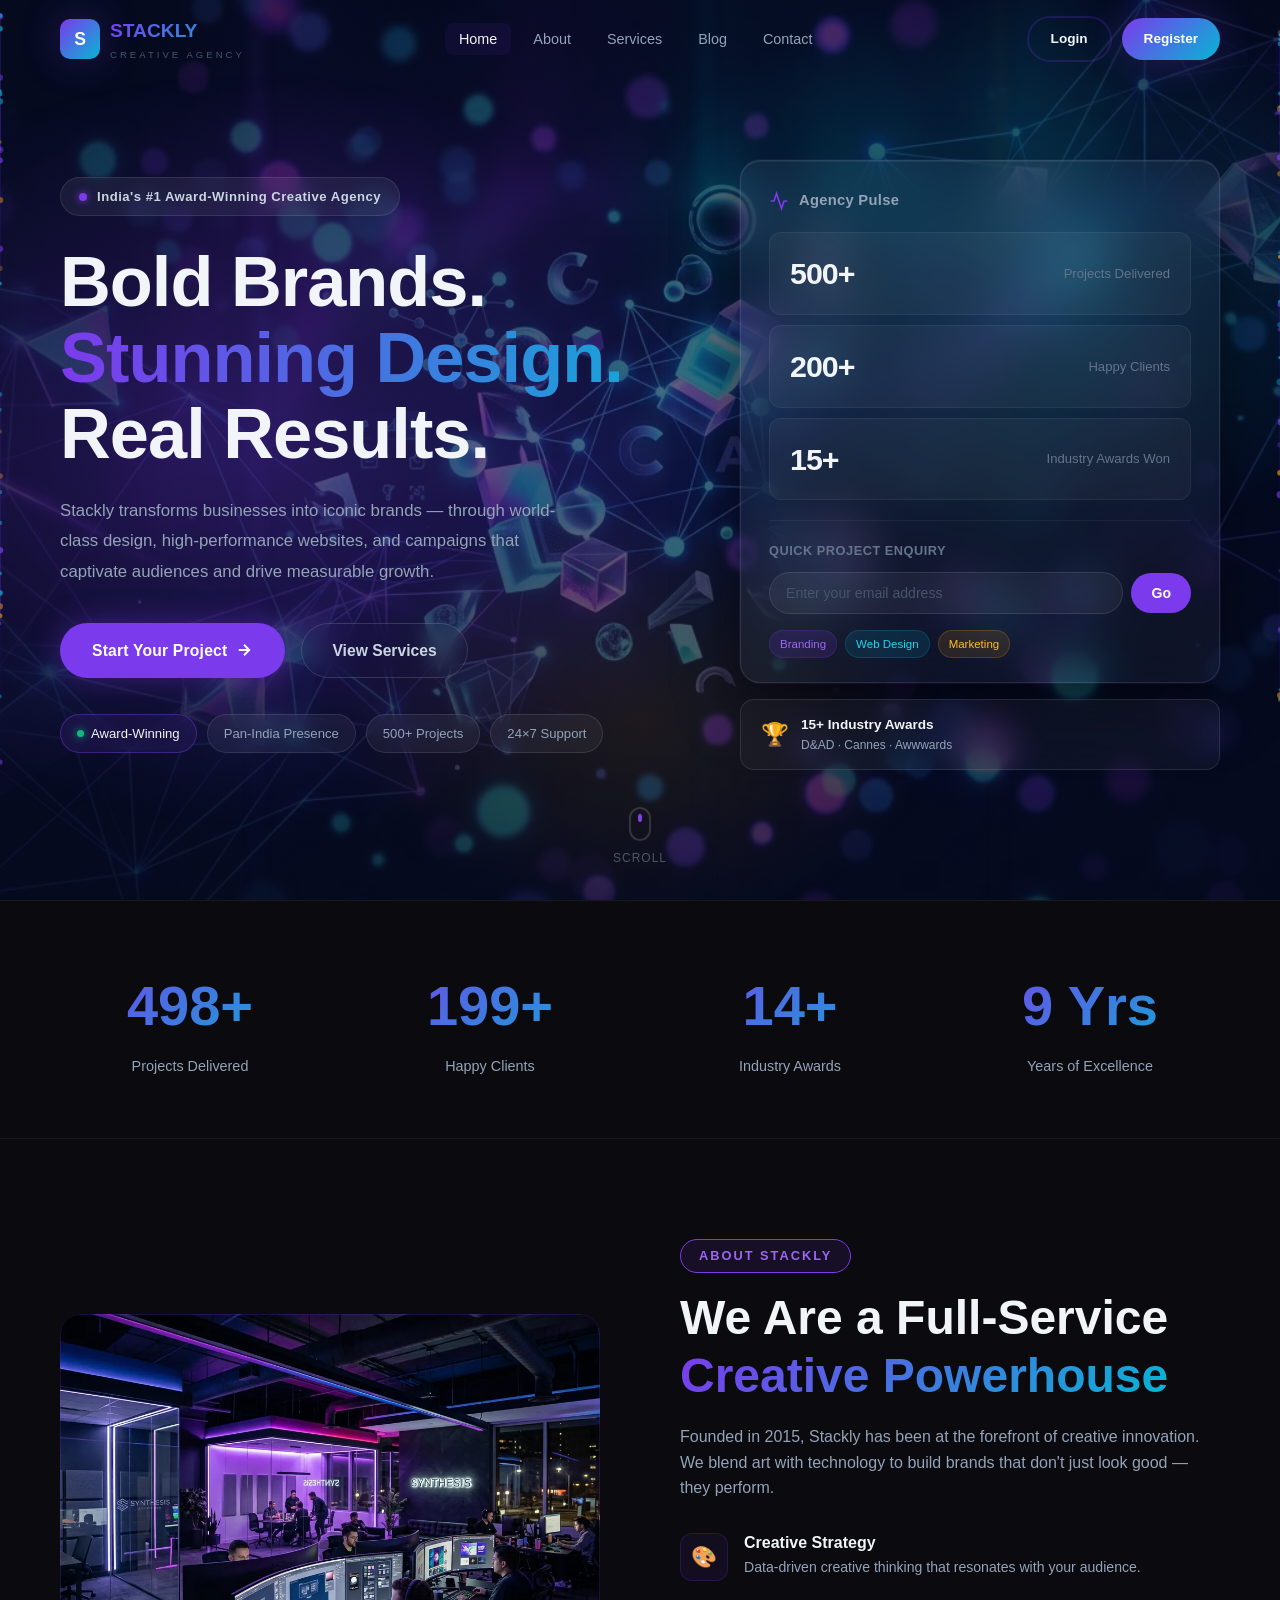
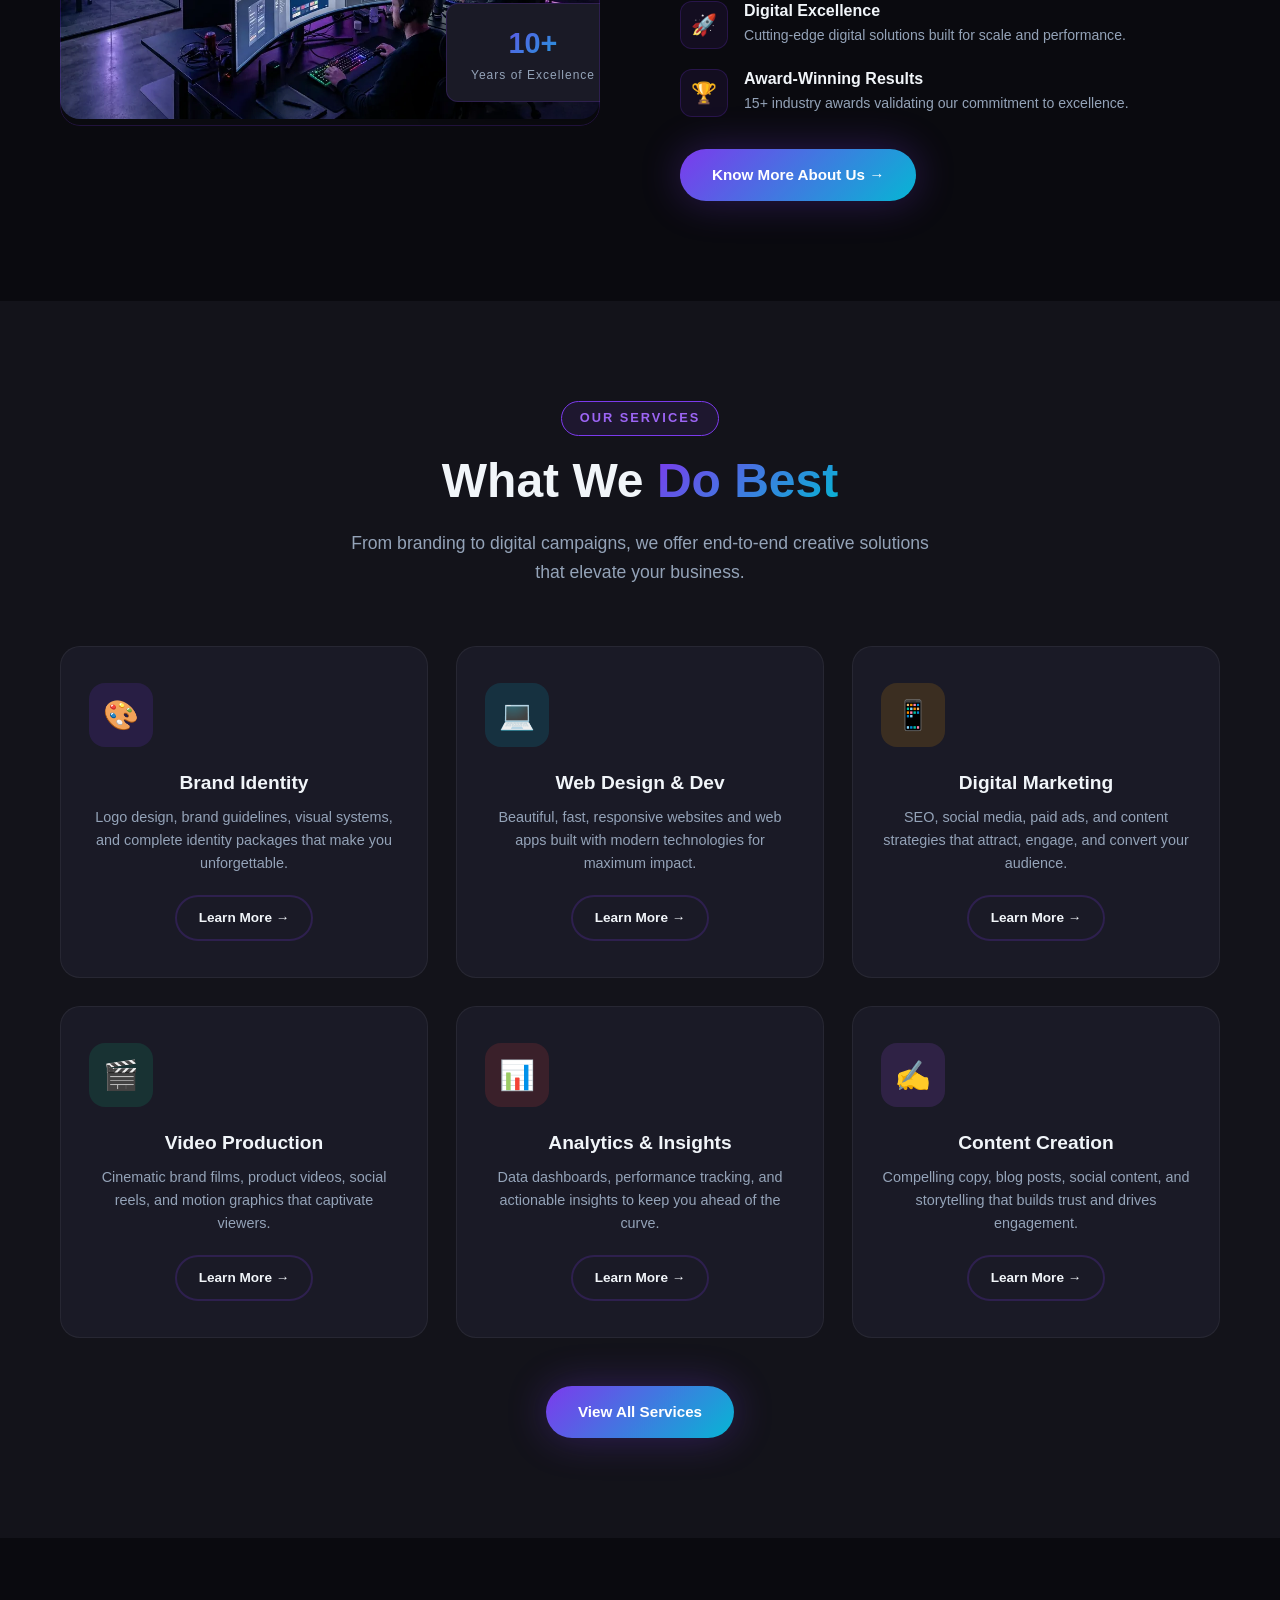
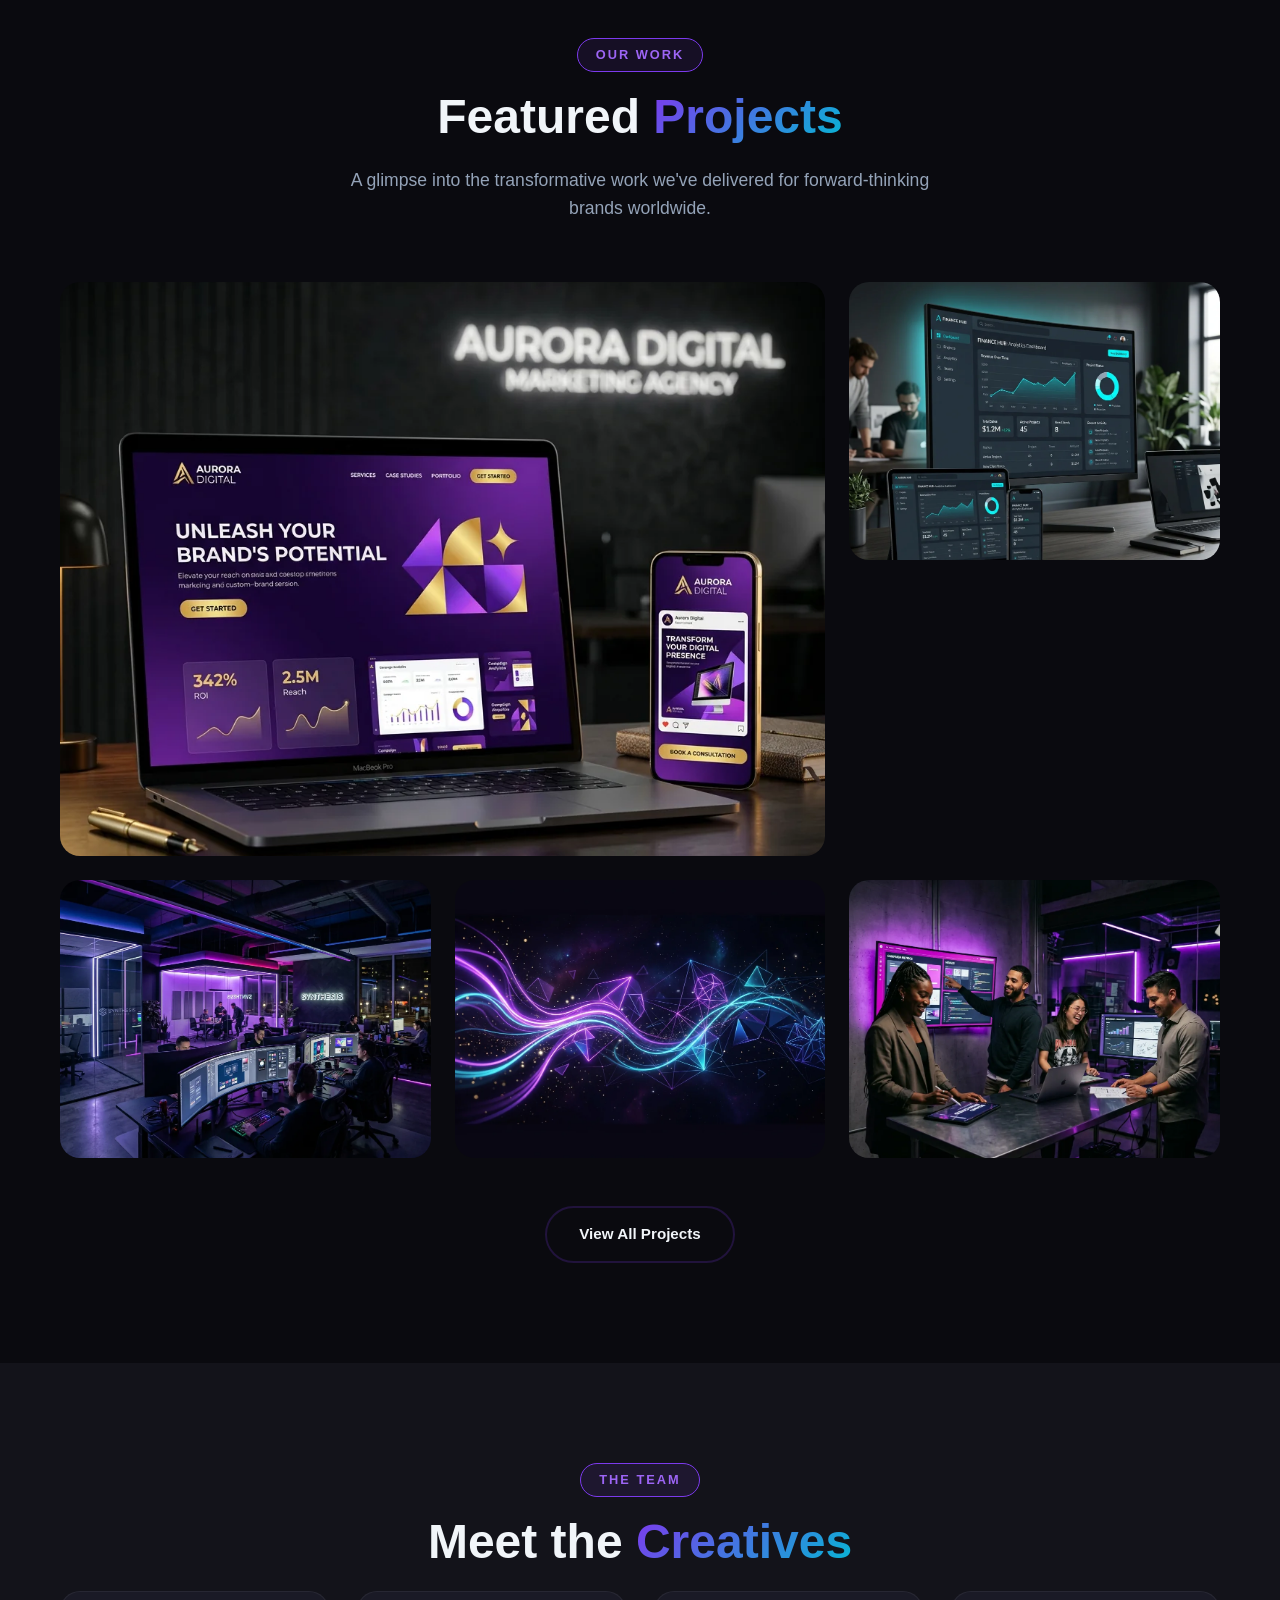
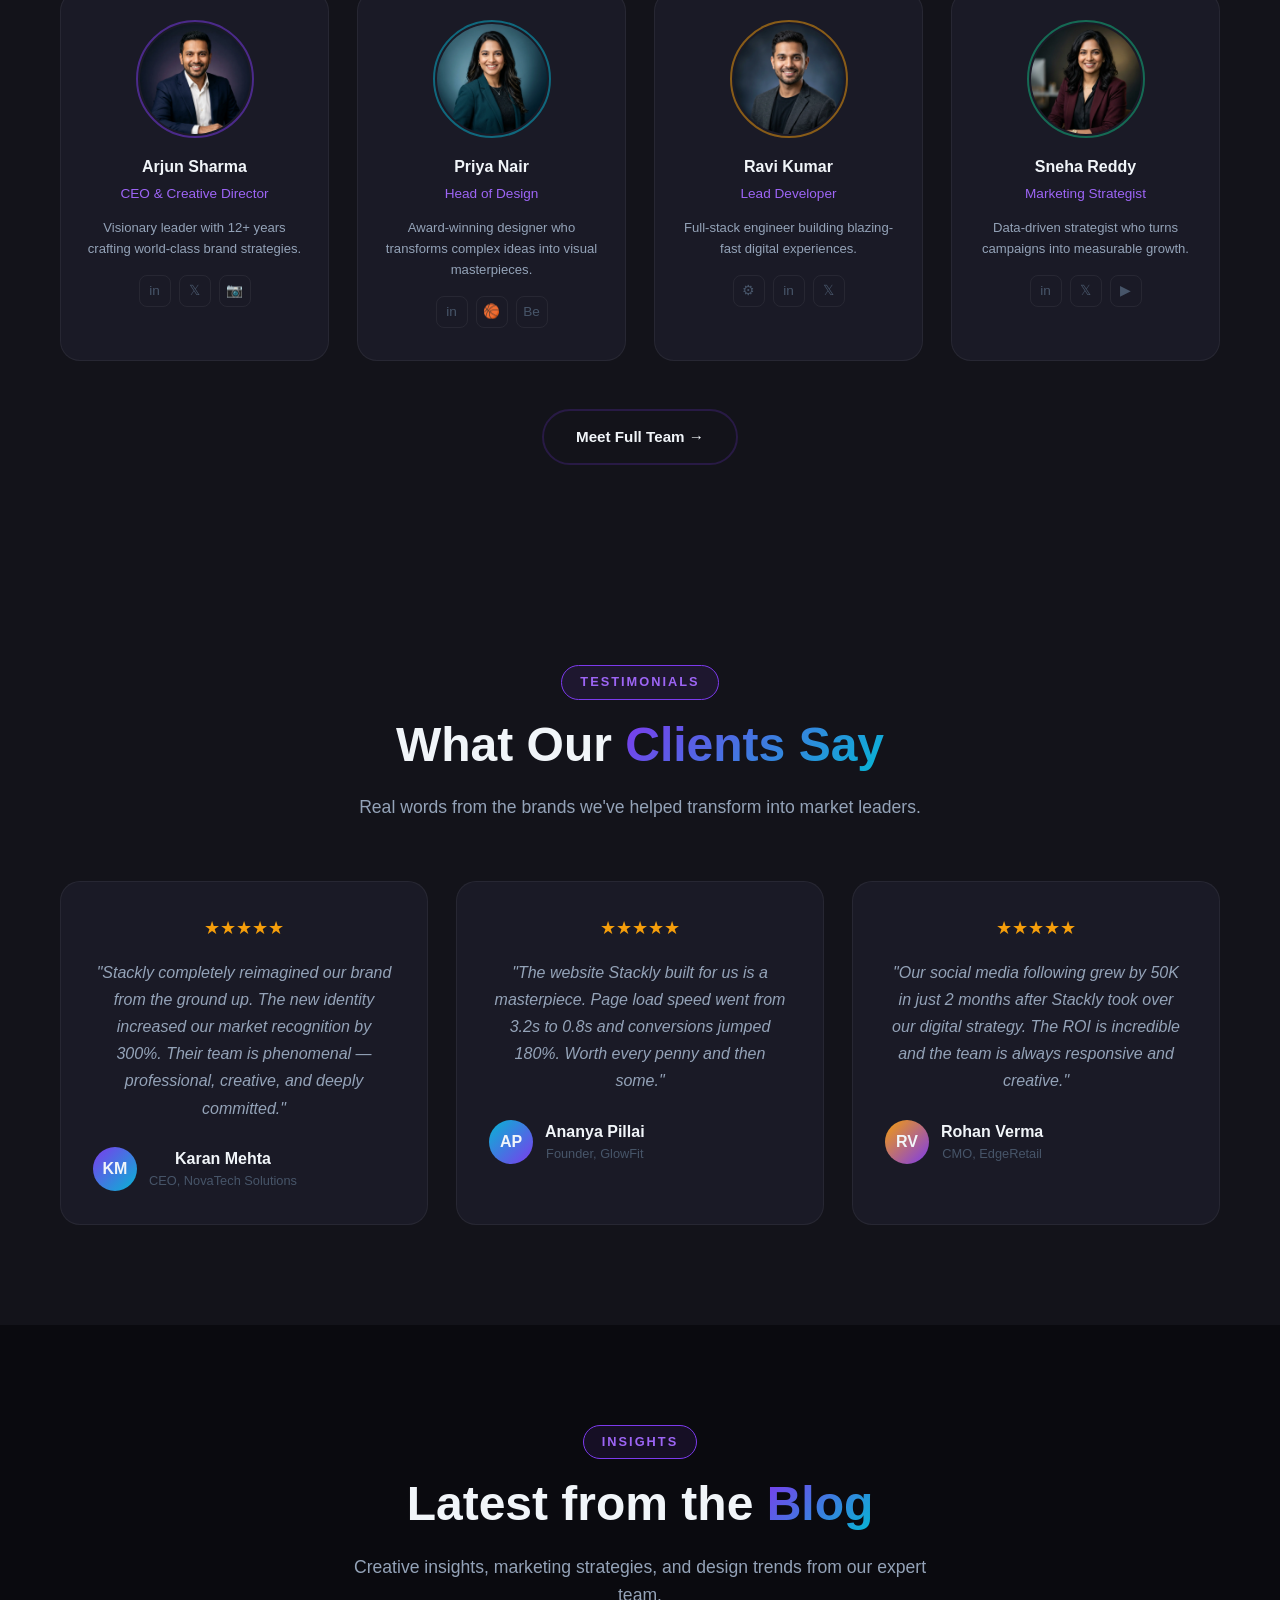
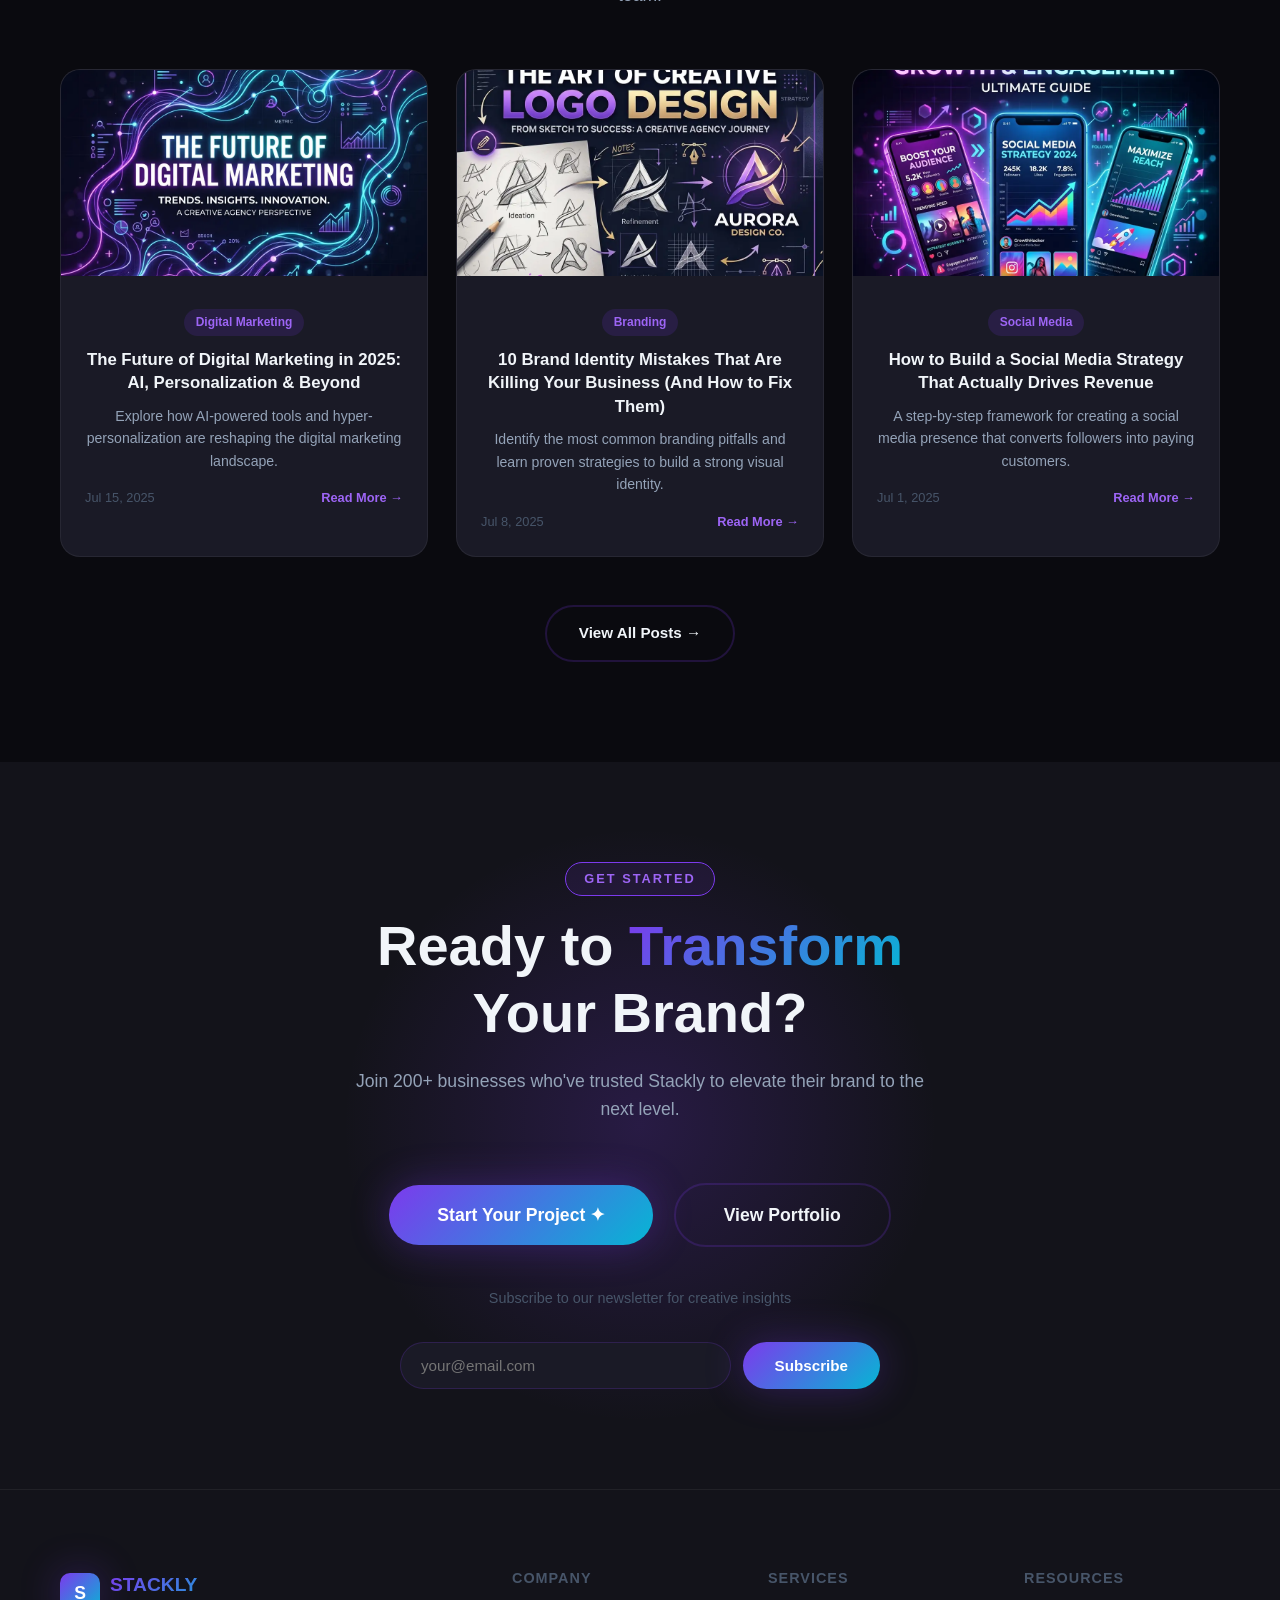
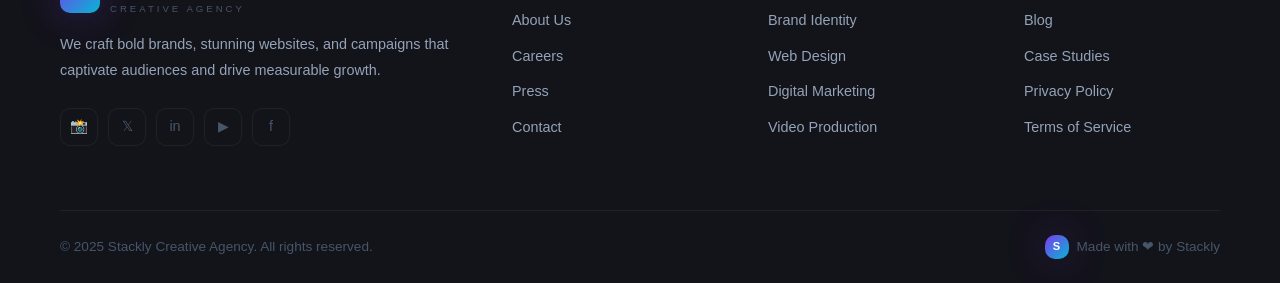
==== commit 7e81e271: "feat: convert ALL site images from PNG to WebP (under 100KB each) across all pages" ====
--- a/index.html
+++ b/index.html
@@ -215,7 +215,7 @@
   <div class="container">
     <div class="about-grid">
       <div class="about-img-wrap animate-on-scroll">
-        <img src="images/about.png" alt="Stackly Creative Agency Office" loading="lazy"/>
+        <img src="images/about.webp" alt="Stackly Creative Agency Office" loading="lazy"/>
         <div class="about-badge">
           <div style="font-size:1.8rem;font-weight:900;background:linear-gradient(135deg,#7c3aed,#06b6d4);-webkit-background-clip:text;-webkit-text-fill-color:transparent;">10+</div>
           <div style="font-size:0.75rem;color:#94a3b8;letter-spacing:1px;">Years of Excellence</div>
@@ -314,7 +314,7 @@
     <p class="section-desc animate-on-scroll">A glimpse into the transformative work we've delivered for forward-thinking brands worldwide.</p>
     <div class="portfolio-grid">
       <div class="portfolio-item animate-on-scroll" style="grid-column:span 2">
-        <img src="images/portfolio1.png" alt="Brand Identity Project"/>
+        <img src="images/portfolio1.webp" alt="Brand Identity Project"/>
         <div class="portfolio-overlay">
           <div class="portfolio-tag">Brand Identity</div>
           <div class="portfolio-title">NovaBrand — Full Identity Overhaul</div>
@@ -322,7 +322,7 @@
         </div>
       </div>
       <div class="portfolio-item animate-on-scroll delay-1">
-        <img src="images/portfolio2.png" alt="Web Design Project"/>
+        <img src="images/portfolio2.webp" alt="Web Design Project"/>
         <div class="portfolio-overlay">
           <div class="portfolio-tag">Web Design</div>
           <div class="portfolio-title">PulseApp Dashboard UI</div>
@@ -330,7 +330,7 @@
         </div>
       </div>
       <div class="portfolio-item animate-on-scroll delay-2" style="grid-column:span 1">
-        <img src="images/about.png" alt="Creative Campaign"/>
+        <img src="images/about.webp" alt="Creative Campaign"/>
         <div class="portfolio-overlay">
           <div class="portfolio-tag">Marketing</div>
           <div class="portfolio-title">SkyGrow Launch Campaign</div>
@@ -338,7 +338,7 @@
         </div>
       </div>
       <div class="portfolio-item animate-on-scroll delay-1">
-        <img src="images/hero_bg.png" alt="Video Production"/>
+        <img src="images/hero_bg.webp" alt="Video Production"/>
         <div class="portfolio-overlay">
           <div class="portfolio-tag">Video</div>
           <div class="portfolio-title">EchoWave Brand Film</div>
@@ -346,7 +346,7 @@
         </div>
       </div>
       <div class="portfolio-item animate-on-scroll delay-2">
-        <img src="images/team.png" alt="Social Media Campaign"/>
+        <img src="images/team.webp" alt="Social Media Campaign"/>
         <div class="portfolio-overlay">
           <div class="portfolio-tag">Social Media</div>
           <div class="portfolio-title">Nexora Social Strategy</div>
@@ -369,7 +369,7 @@
       <!-- Arjun Sharma -->
       <div class="team-card animate-on-scroll">
         <div class="team-avatar-wrap">
-          <img src="images/team_arjun.png" alt="Arjun Sharma" class="team-avatar-img" style="--ring-color:#7c3aed"/>
+          <img src="images/team_arjun.webp" alt="Arjun Sharma" class="team-avatar-img" style="--ring-color:#7c3aed"/>
           <div class="team-avatar-ring" style="border-color:#7c3aed"></div>
         </div>
         <div class="team-name">Arjun Sharma</div>
@@ -385,7 +385,7 @@
       <!-- Priya Nair -->
       <div class="team-card animate-on-scroll delay-1">
         <div class="team-avatar-wrap">
-          <img src="images/team_priya.png" alt="Priya Nair" class="team-avatar-img" style="--ring-color:#06b6d4"/>
+          <img src="images/team_priya.webp" alt="Priya Nair" class="team-avatar-img" style="--ring-color:#06b6d4"/>
           <div class="team-avatar-ring" style="border-color:#06b6d4"></div>
         </div>
         <div class="team-name">Priya Nair</div>
@@ -401,7 +401,7 @@
       <!-- Ravi Kumar -->
       <div class="team-card animate-on-scroll delay-2">
         <div class="team-avatar-wrap">
-          <img src="images/team_ravi.png" alt="Ravi Kumar" class="team-avatar-img" style="--ring-color:#f59e0b"/>
+          <img src="images/team_ravi.webp" alt="Ravi Kumar" class="team-avatar-img" style="--ring-color:#f59e0b"/>
           <div class="team-avatar-ring" style="border-color:#f59e0b"></div>
         </div>
         <div class="team-name">Ravi Kumar</div>
@@ -417,7 +417,7 @@
       <!-- Sneha Reddy -->
       <div class="team-card animate-on-scroll delay-3">
         <div class="team-avatar-wrap">
-          <img src="images/team_sneha.png" alt="Sneha Reddy" class="team-avatar-img" style="--ring-color:#10b981"/>
+          <img src="images/team_sneha.webp" alt="Sneha Reddy" class="team-avatar-img" style="--ring-color:#10b981"/>
           <div class="team-avatar-ring" style="border-color:#10b981"></div>
         </div>
         <div class="team-name">Sneha Reddy</div>
@@ -489,7 +489,7 @@
     <div class="blog-grid">
       <div class="blog-card animate-on-scroll">
         <div style="overflow:hidden">
-          <img class="blog-img" src="images/blog1.png" alt="Future of Digital Marketing"/>
+          <img class="blog-img" src="images/blog1.webp" alt="Future of Digital Marketing"/>
         </div>
         <div class="blog-body">
           <span class="blog-category">Digital Marketing</span>
@@ -503,7 +503,7 @@
       </div>
       <div class="blog-card animate-on-scroll delay-1">
         <div style="overflow:hidden">
-          <img class="blog-img" src="images/blog2.png" alt="Brand Identity Design"/>
+          <img class="blog-img" src="images/blog2.webp" alt="Brand Identity Design"/>
         </div>
         <div class="blog-body">
           <span class="blog-category">Branding</span>
@@ -517,7 +517,7 @@
       </div>
       <div class="blog-card animate-on-scroll delay-2">
         <div style="overflow:hidden">
-          <img class="blog-img" src="images/blog3.png" alt="Social Media Strategy"/>
+          <img class="blog-img" src="images/blog3.webp" alt="Social Media Strategy"/>
         </div>
         <div class="blog-body">
           <span class="blog-category">Social Media</span>
@@ -641,7 +641,7 @@
 .hero-bg-img {
   position: absolute;
   inset: 0;
-  background-image: url('images/hero_visual.png');
+  background-image: url('images/hero_visual.webp');
   background-size: cover;
   background-position: center;
   z-index: 0;
--- a/css/style.css
+++ b/css/style.css
@@ -287,7 +287,7 @@
 .hero-bg {
   position: absolute;
   inset: 0;
-  background-image: url('../images/hero_bg.png');
+  background-image: url('../images/hero_bg.webp');
   background-size: cover;
   background-position: center;
   opacity: 0.25;
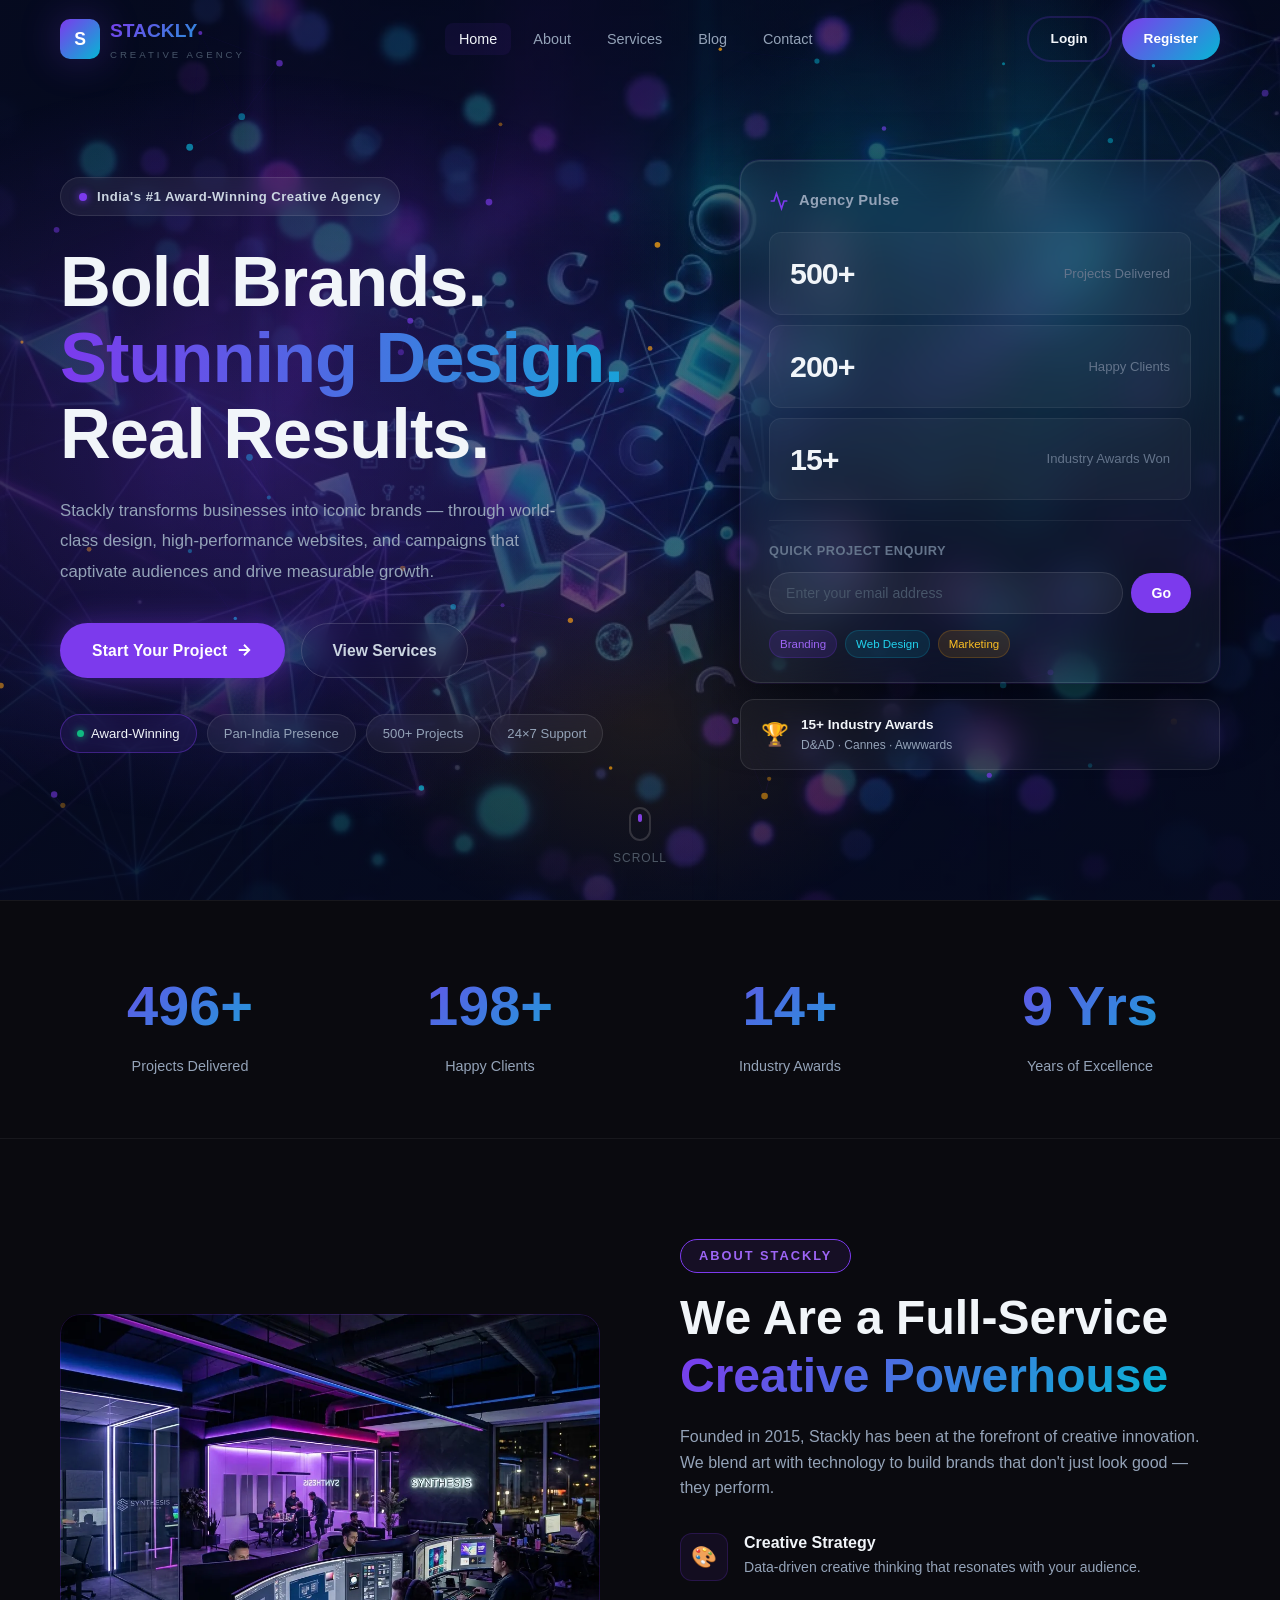
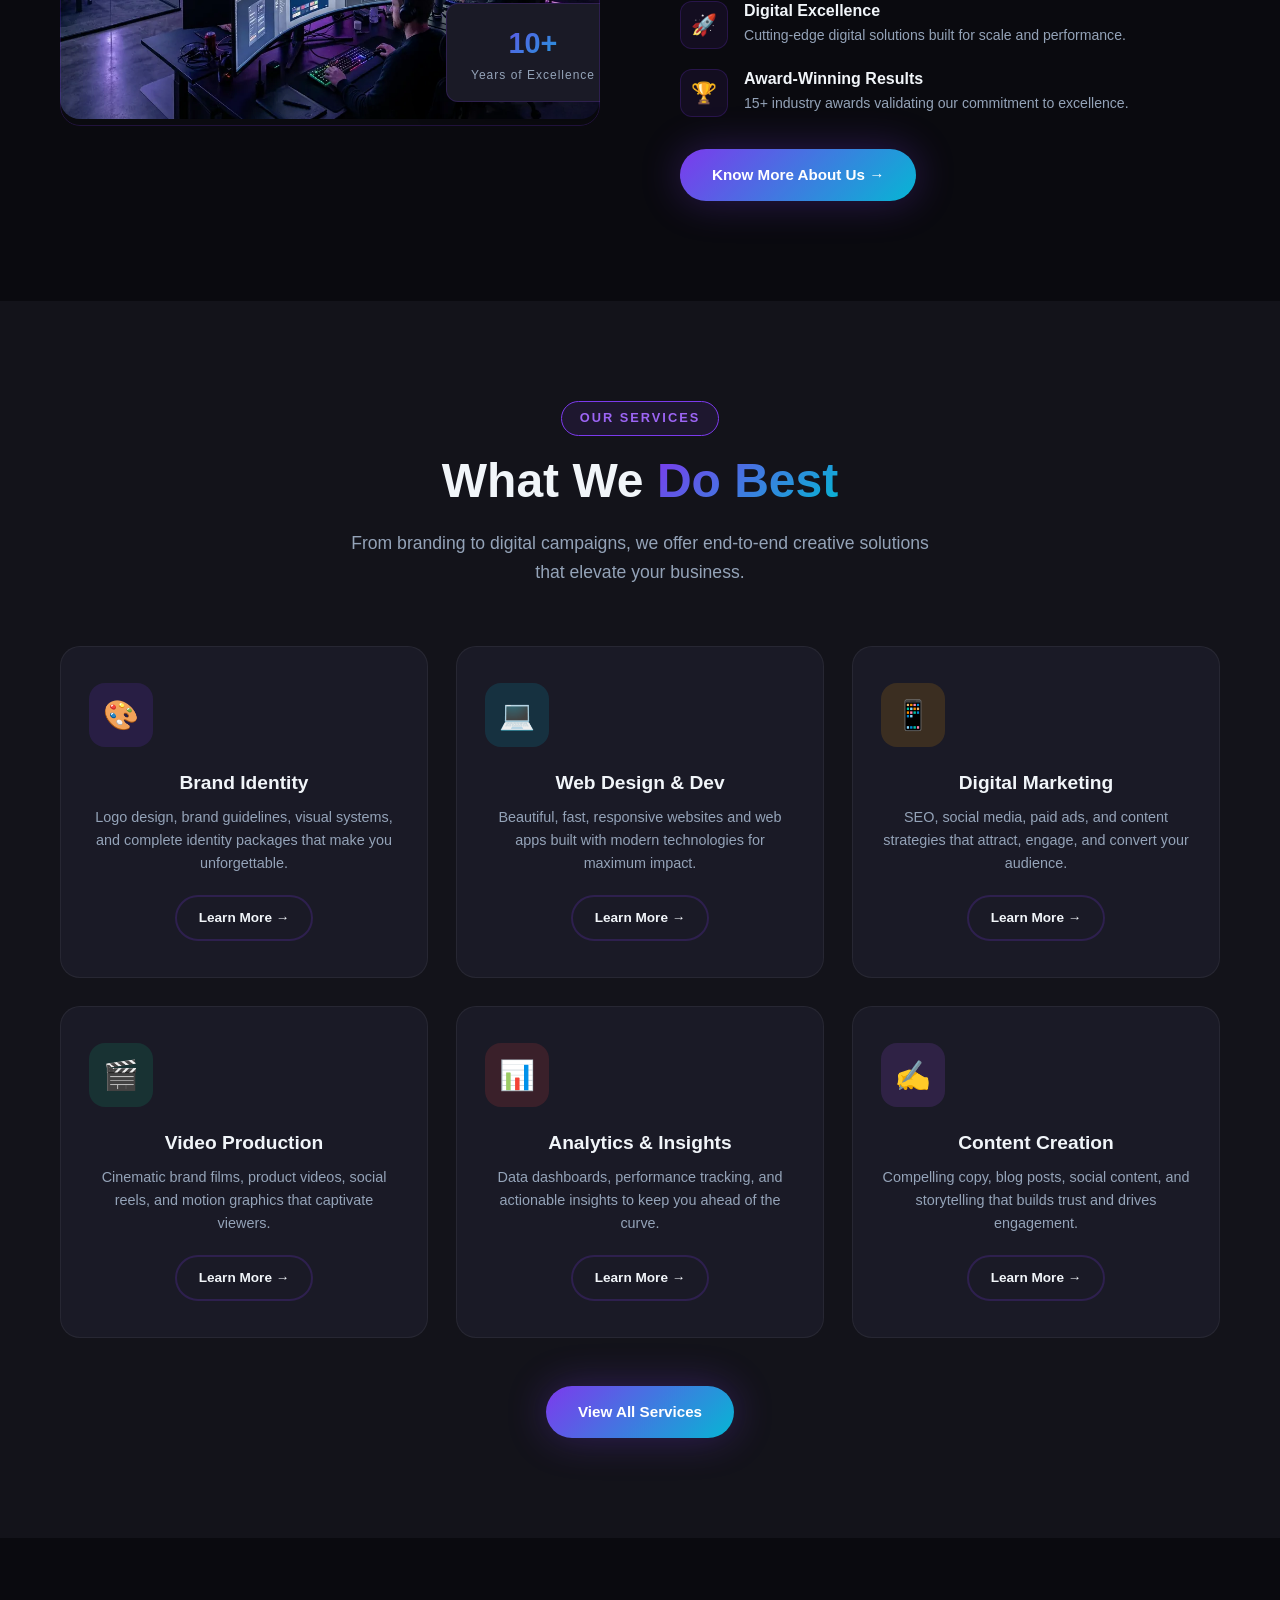
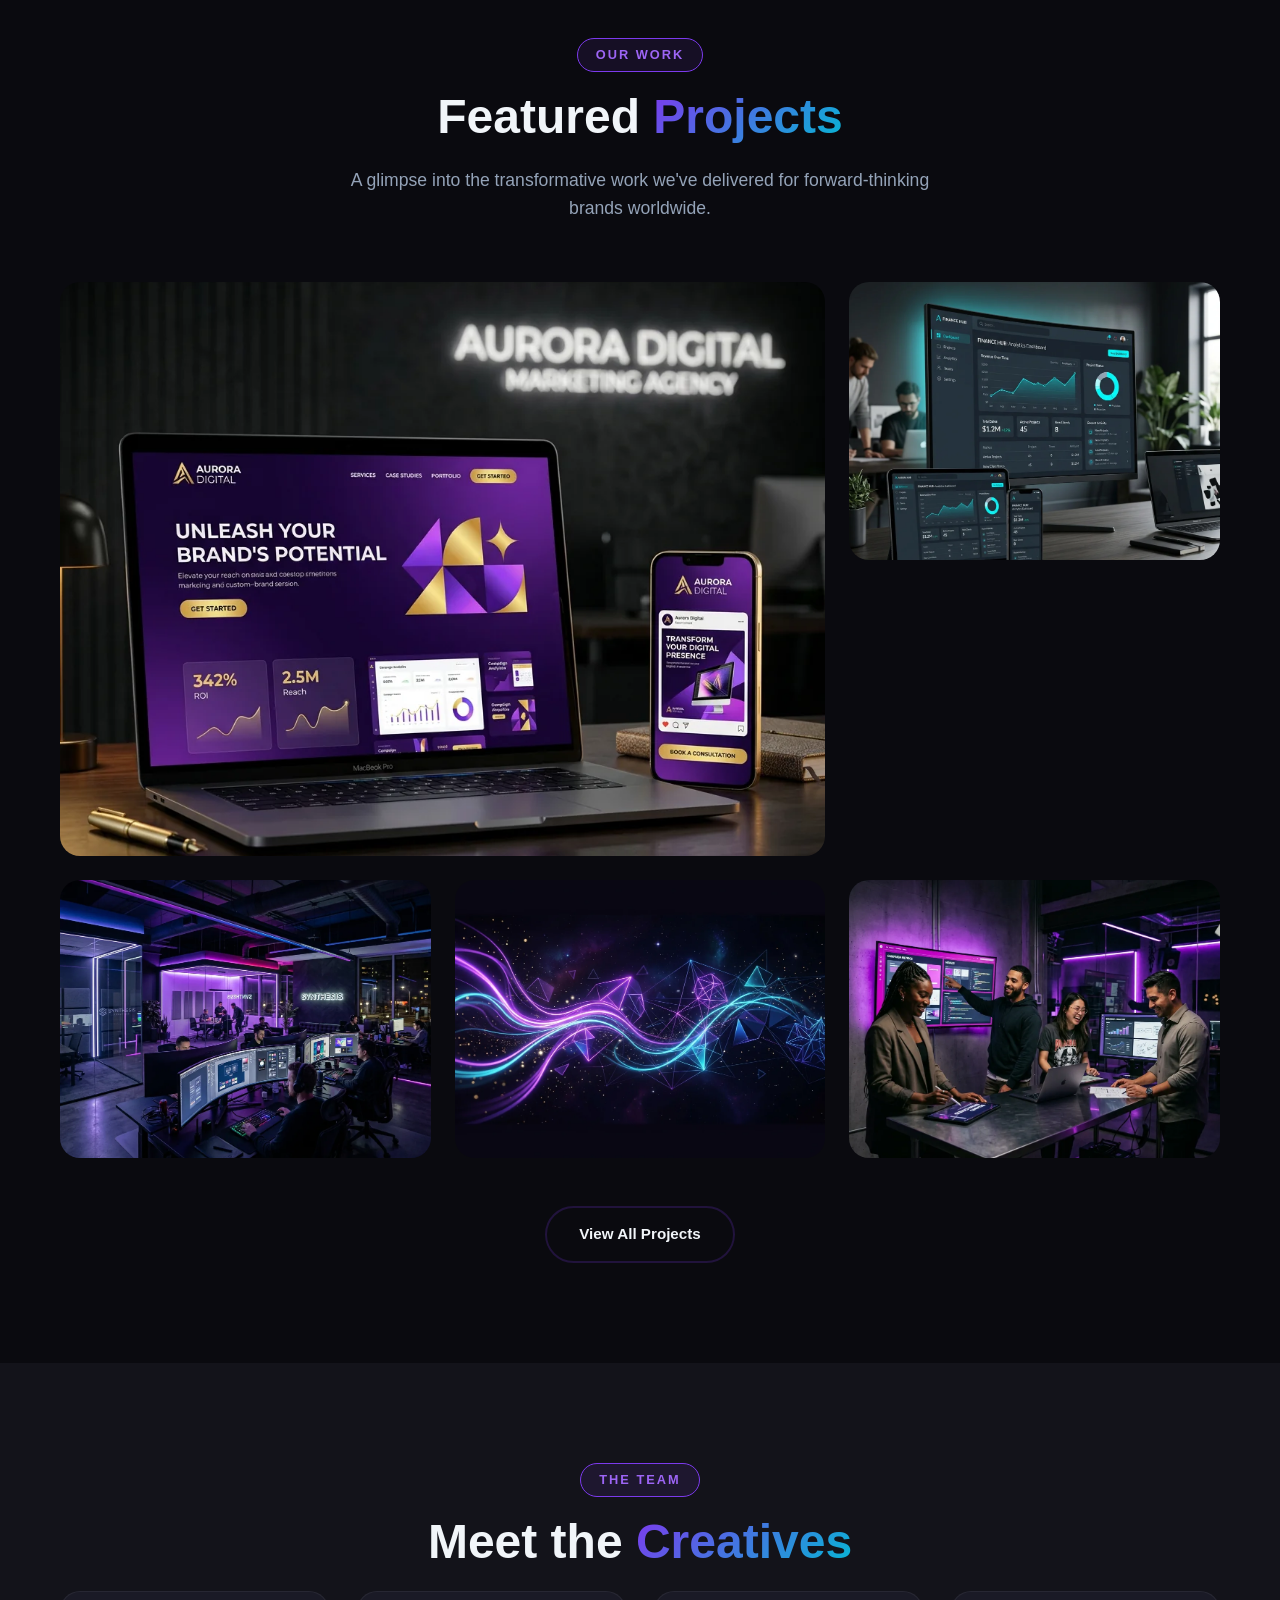
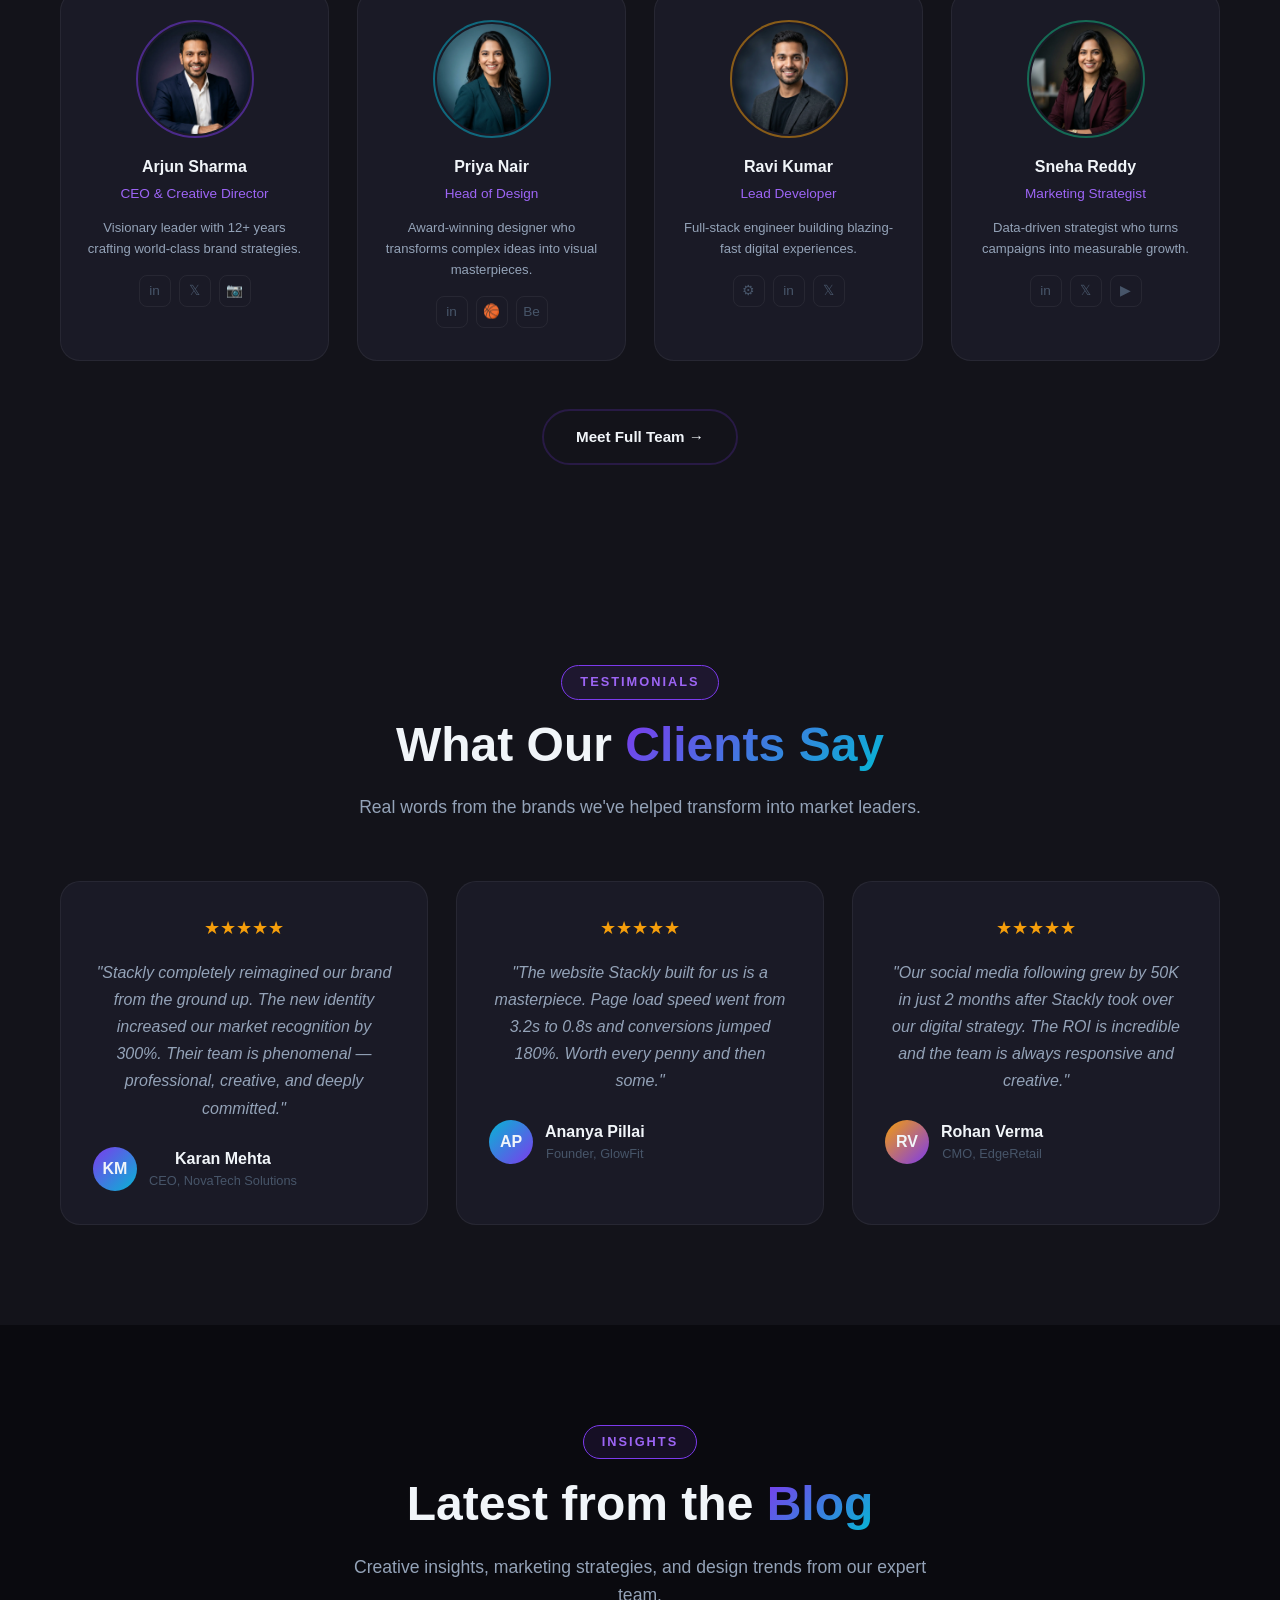
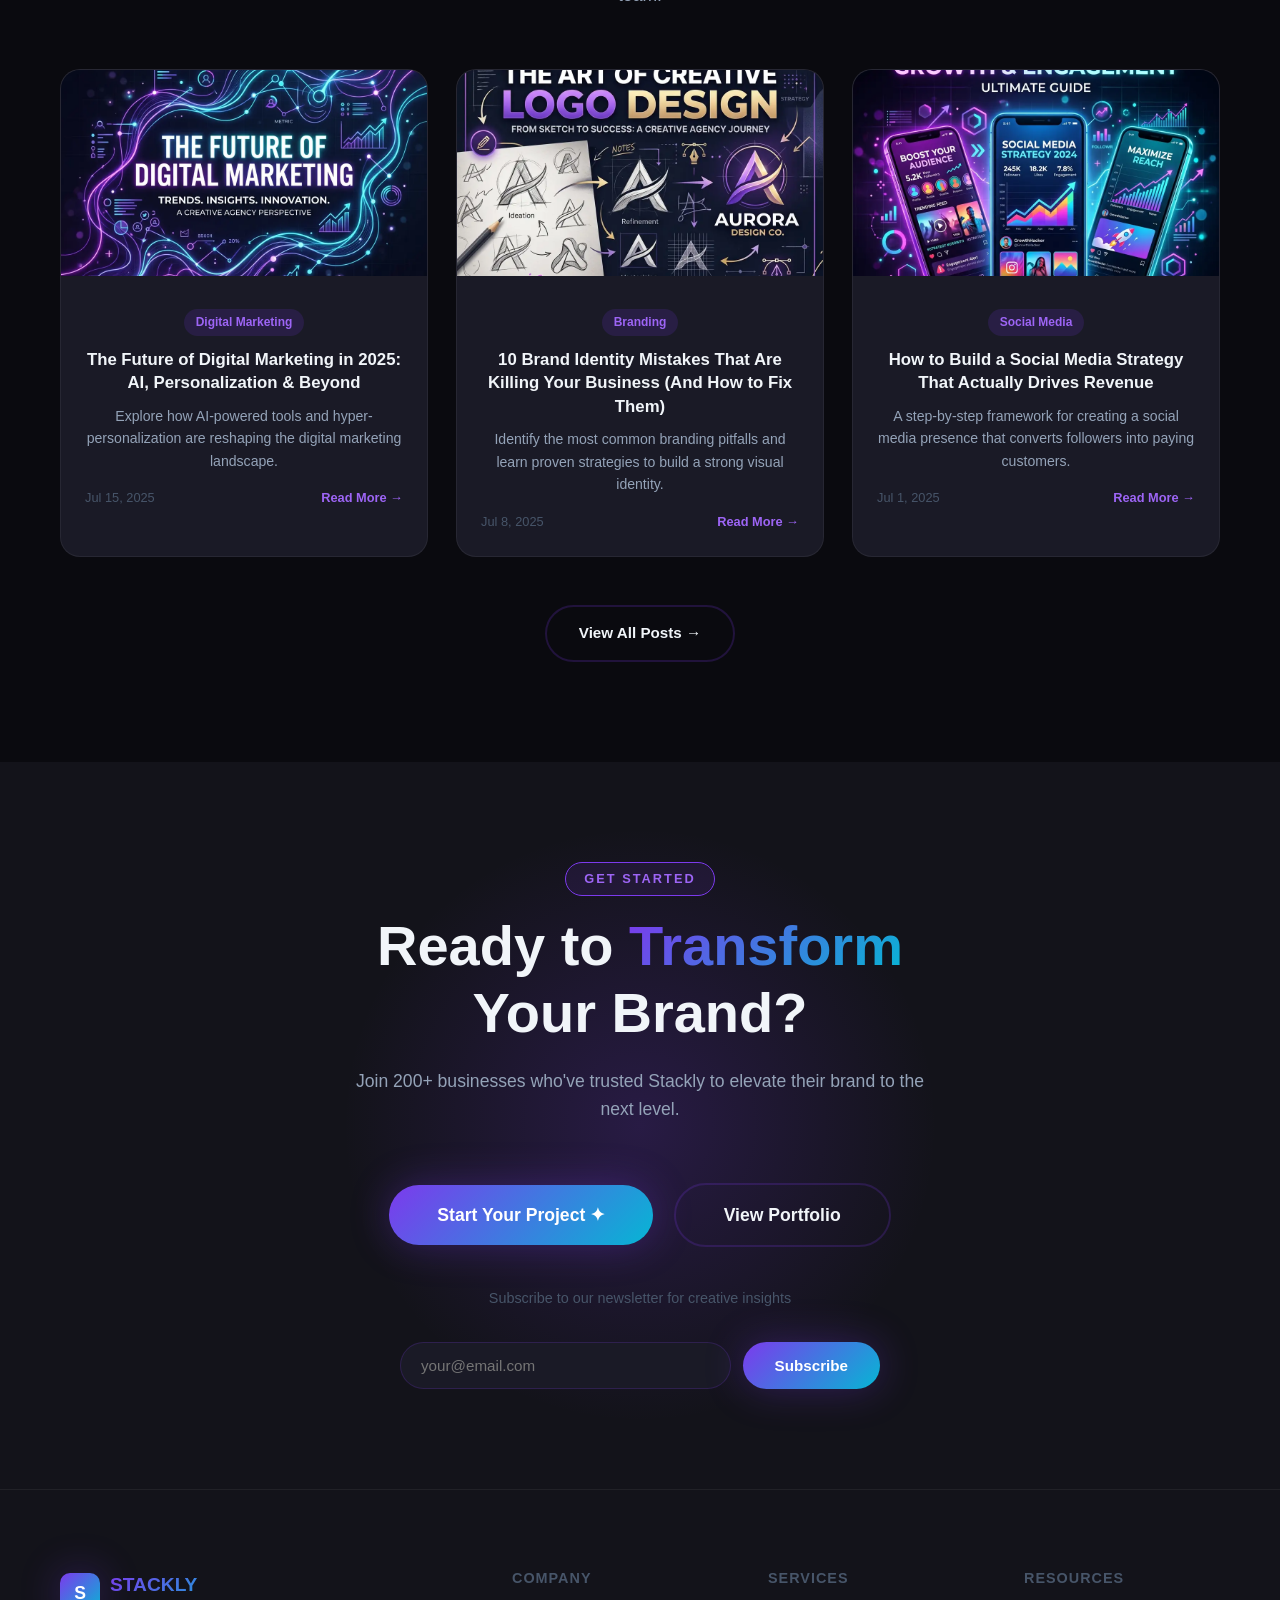
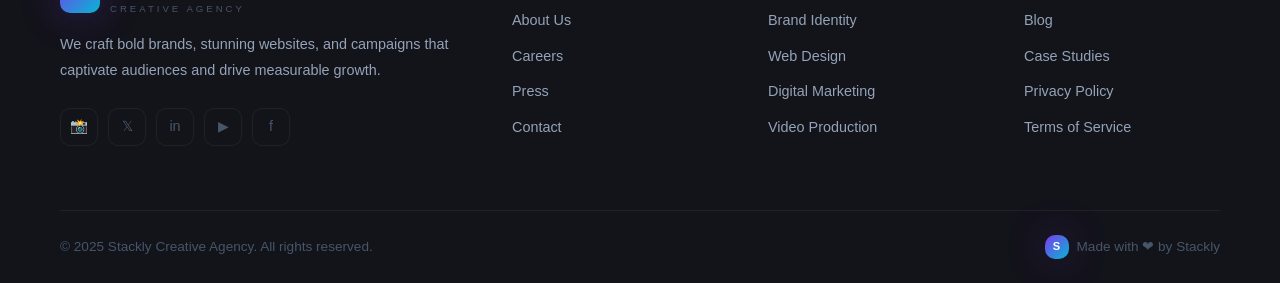
==== commit bff24b83: "fix: resolve mobile overflow issues on home page - add overflow-x hidden, fix about-badge, portfolio" ====
--- a/index.html
+++ b/index.html
@@ -1099,19 +1099,26 @@
     gap: 48px;
   }
   .hero-right { order: -1; }
-  .hero-stats-card { max-width: 480px; margin: 0 auto; }
+  .hero-stats-card { width: 100%; max-width: 480px; margin: 0 auto; }
   .hero-v2-title { font-size: clamp(2.2rem, 6vw, 3.2rem); }
-  .hero-floating-badge { max-width: 480px; margin: 0 auto; }
+  .hero-floating-badge { width: 100%; max-width: 480px; margin: 0 auto; }
 }
 @media (max-width: 480px) {
   .hero-v2 { padding: 90px 0 70px; }
-  .hero-v2-title { font-size: 2.2rem; letter-spacing: -0.5px; }
+  .hero-v2-title { font-size: 2rem; letter-spacing: -0.5px; }
   .hero-pills { gap: 8px; }
   .hero-pill { font-size: 0.76rem; padding: 6px 12px; }
   .stat-row-num { font-size: 1.5rem; }
   .hero-stats-card { padding: 16px; width: 100%; max-width: 100%; overflow: hidden; }
   .stat-row { padding: 12px 14px; }
   .stat-row-label { font-size: 0.75rem; }
+  .quick-contact-form { flex-direction: column; }
+  .quick-contact-input { width: 100%; }
+  .quick-contact-btn { width: 100%; }
+  .hero-kicker { font-size: 0.74rem; padding: 6px 14px; }
+  .hero-v2-cta { flex-direction: column; gap: 12px; }
+  .btn-hero-primary, .btn-hero-secondary { width: 100%; justify-content: center; }
+  .hero-floating-badge { width: 100%; max-width: 100%; }
 }
 
 /* ── TEAM PHOTO AVATARS ── */
